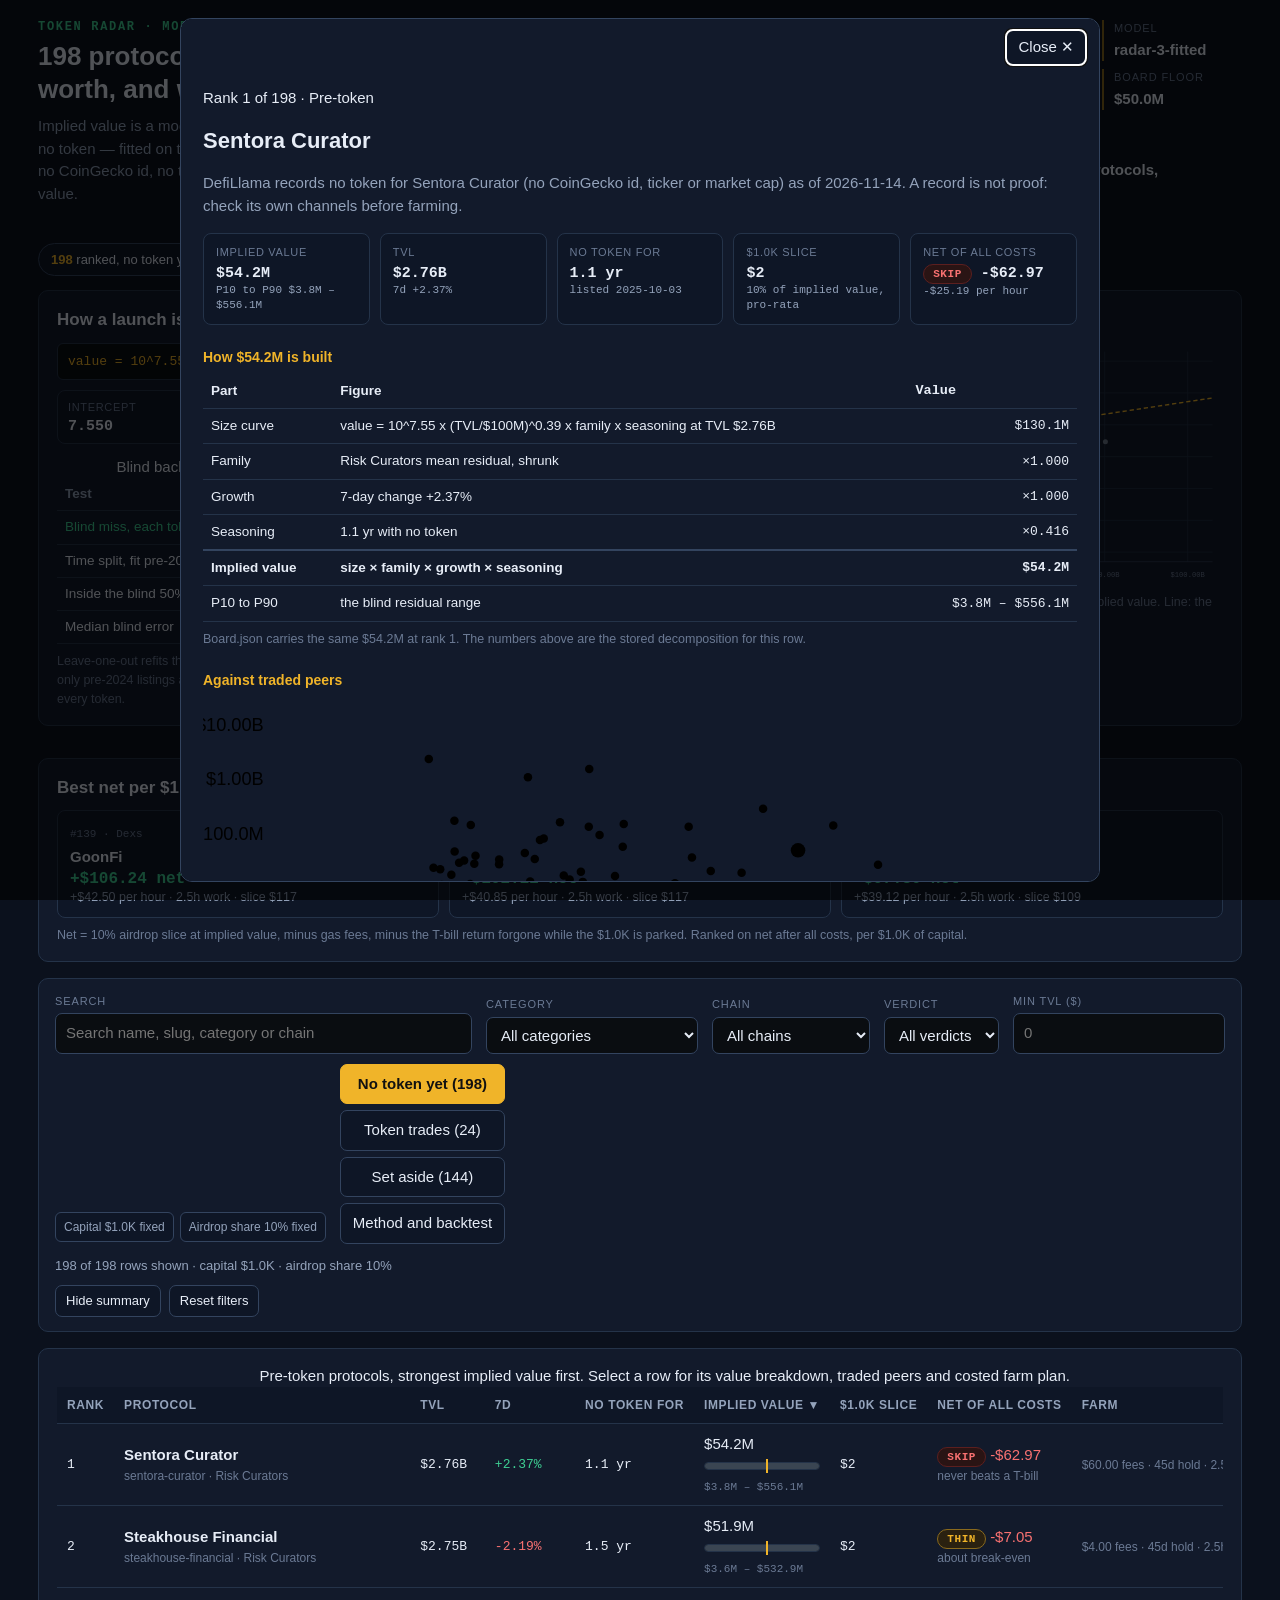
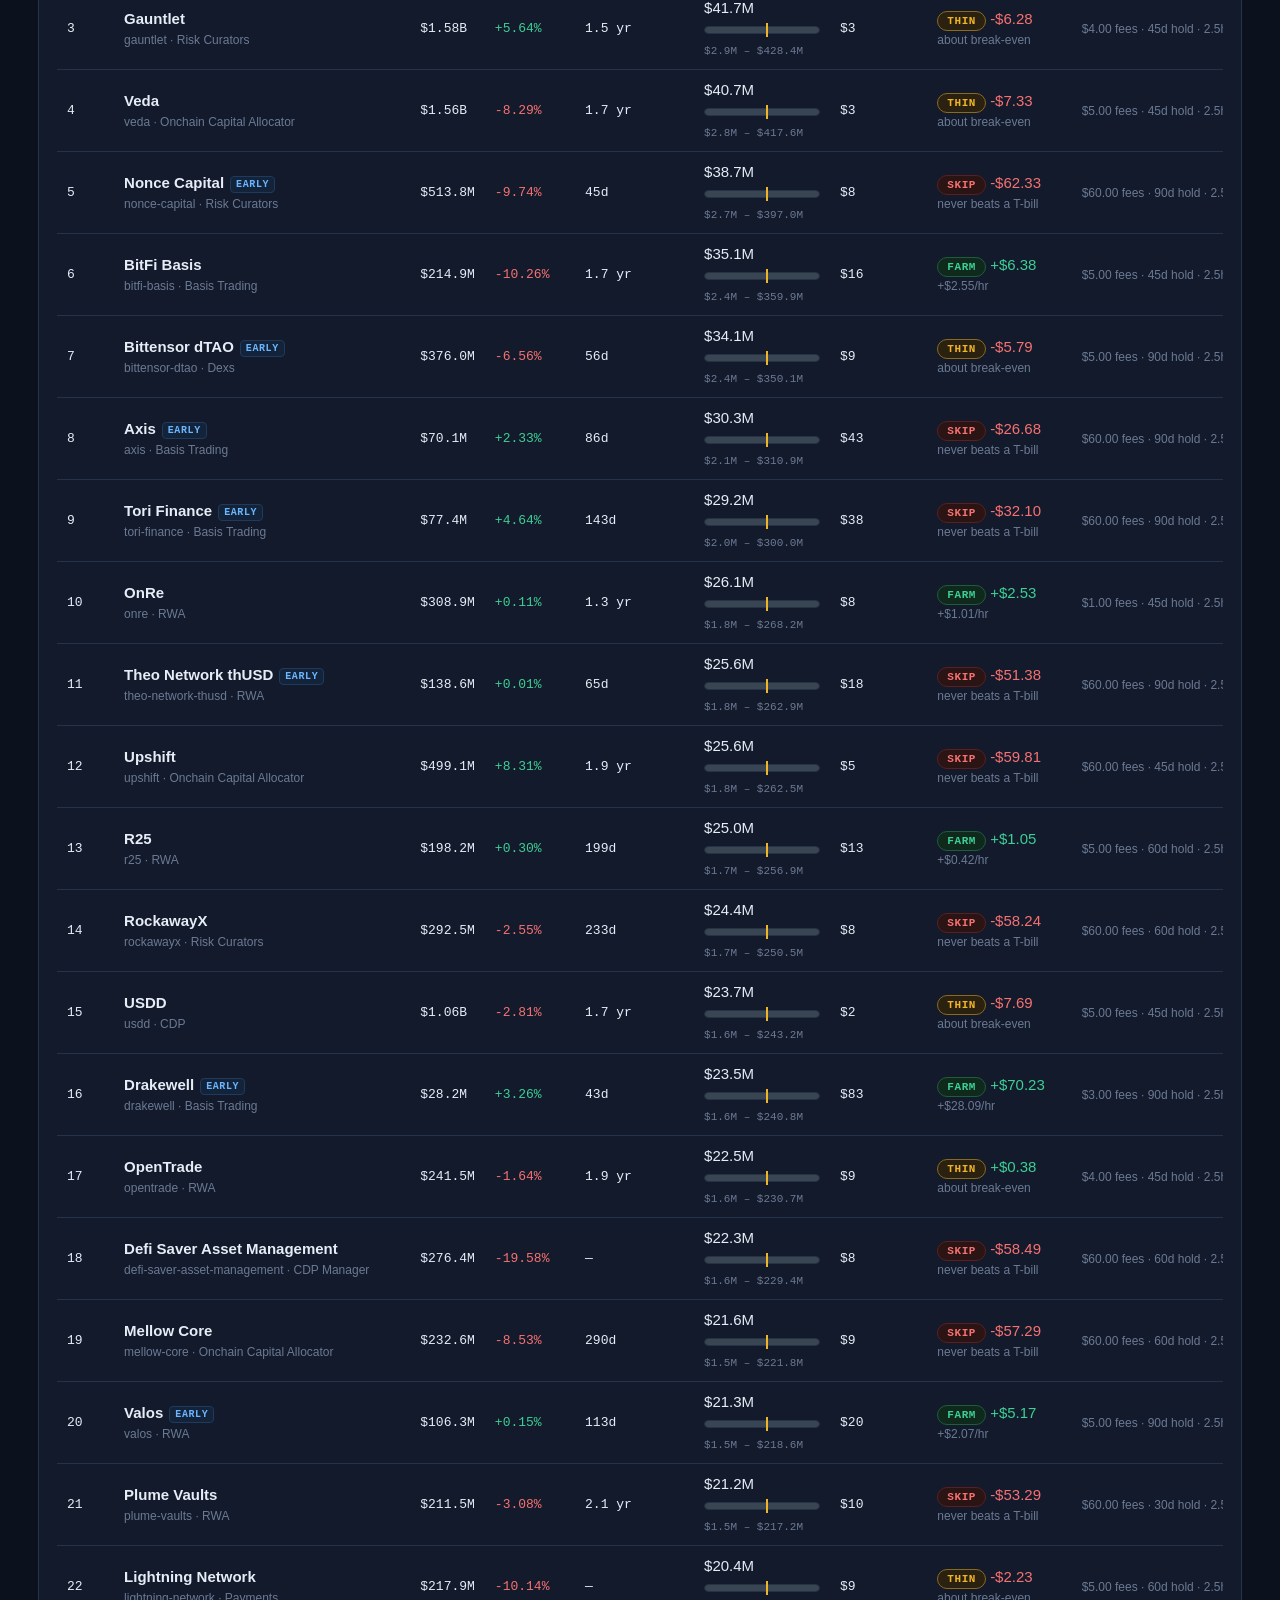
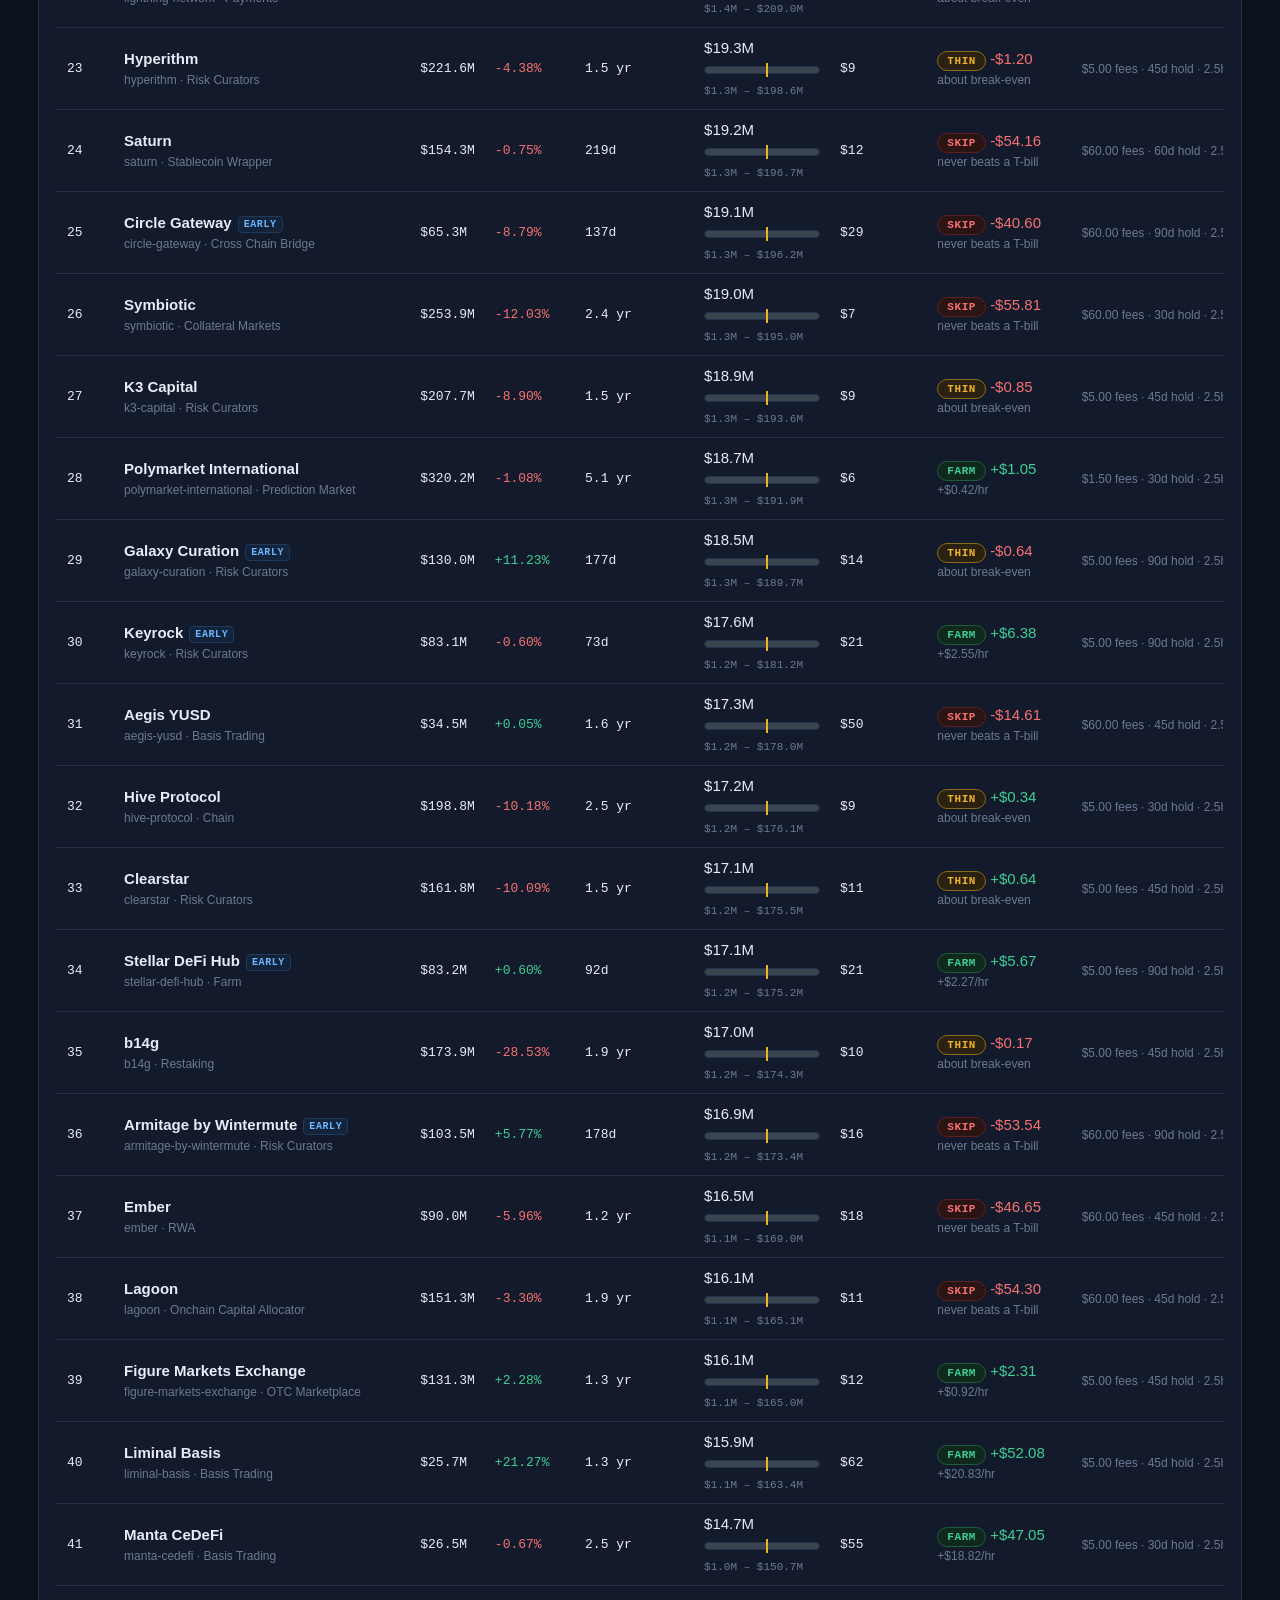
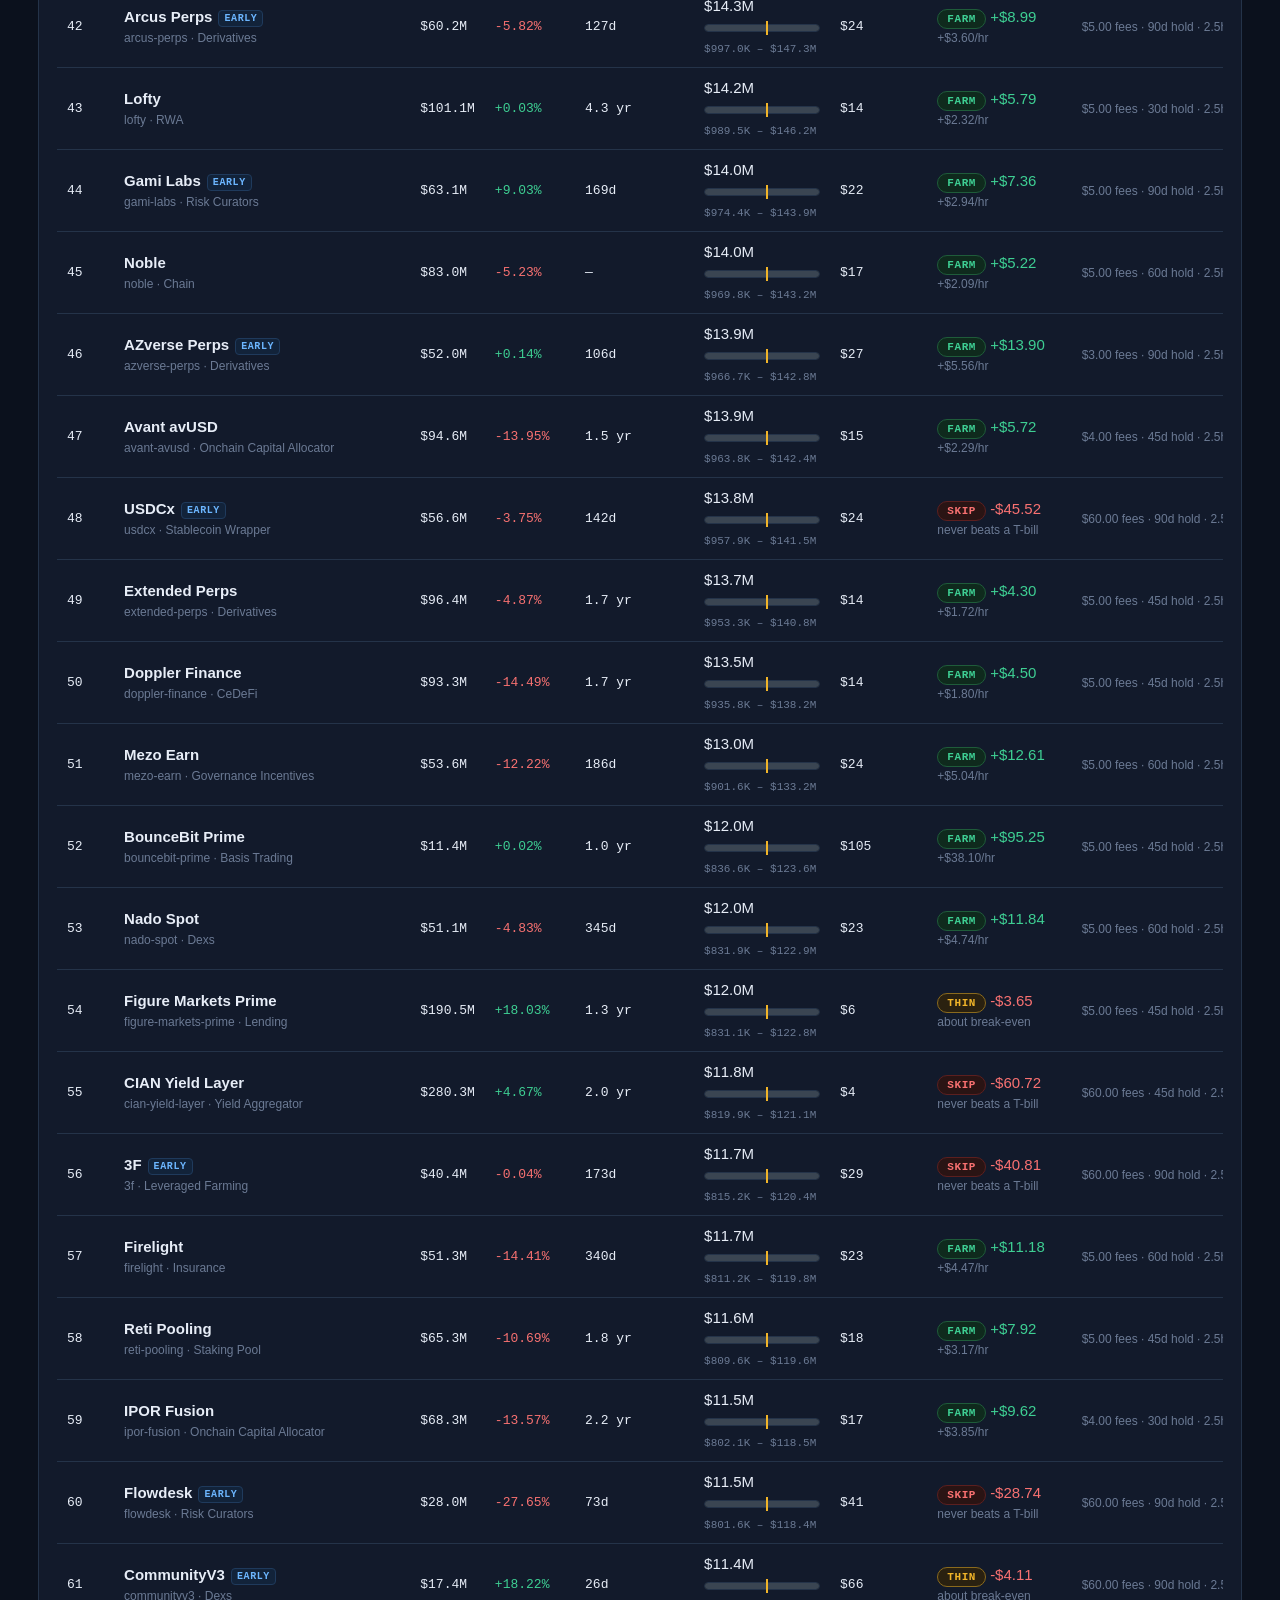
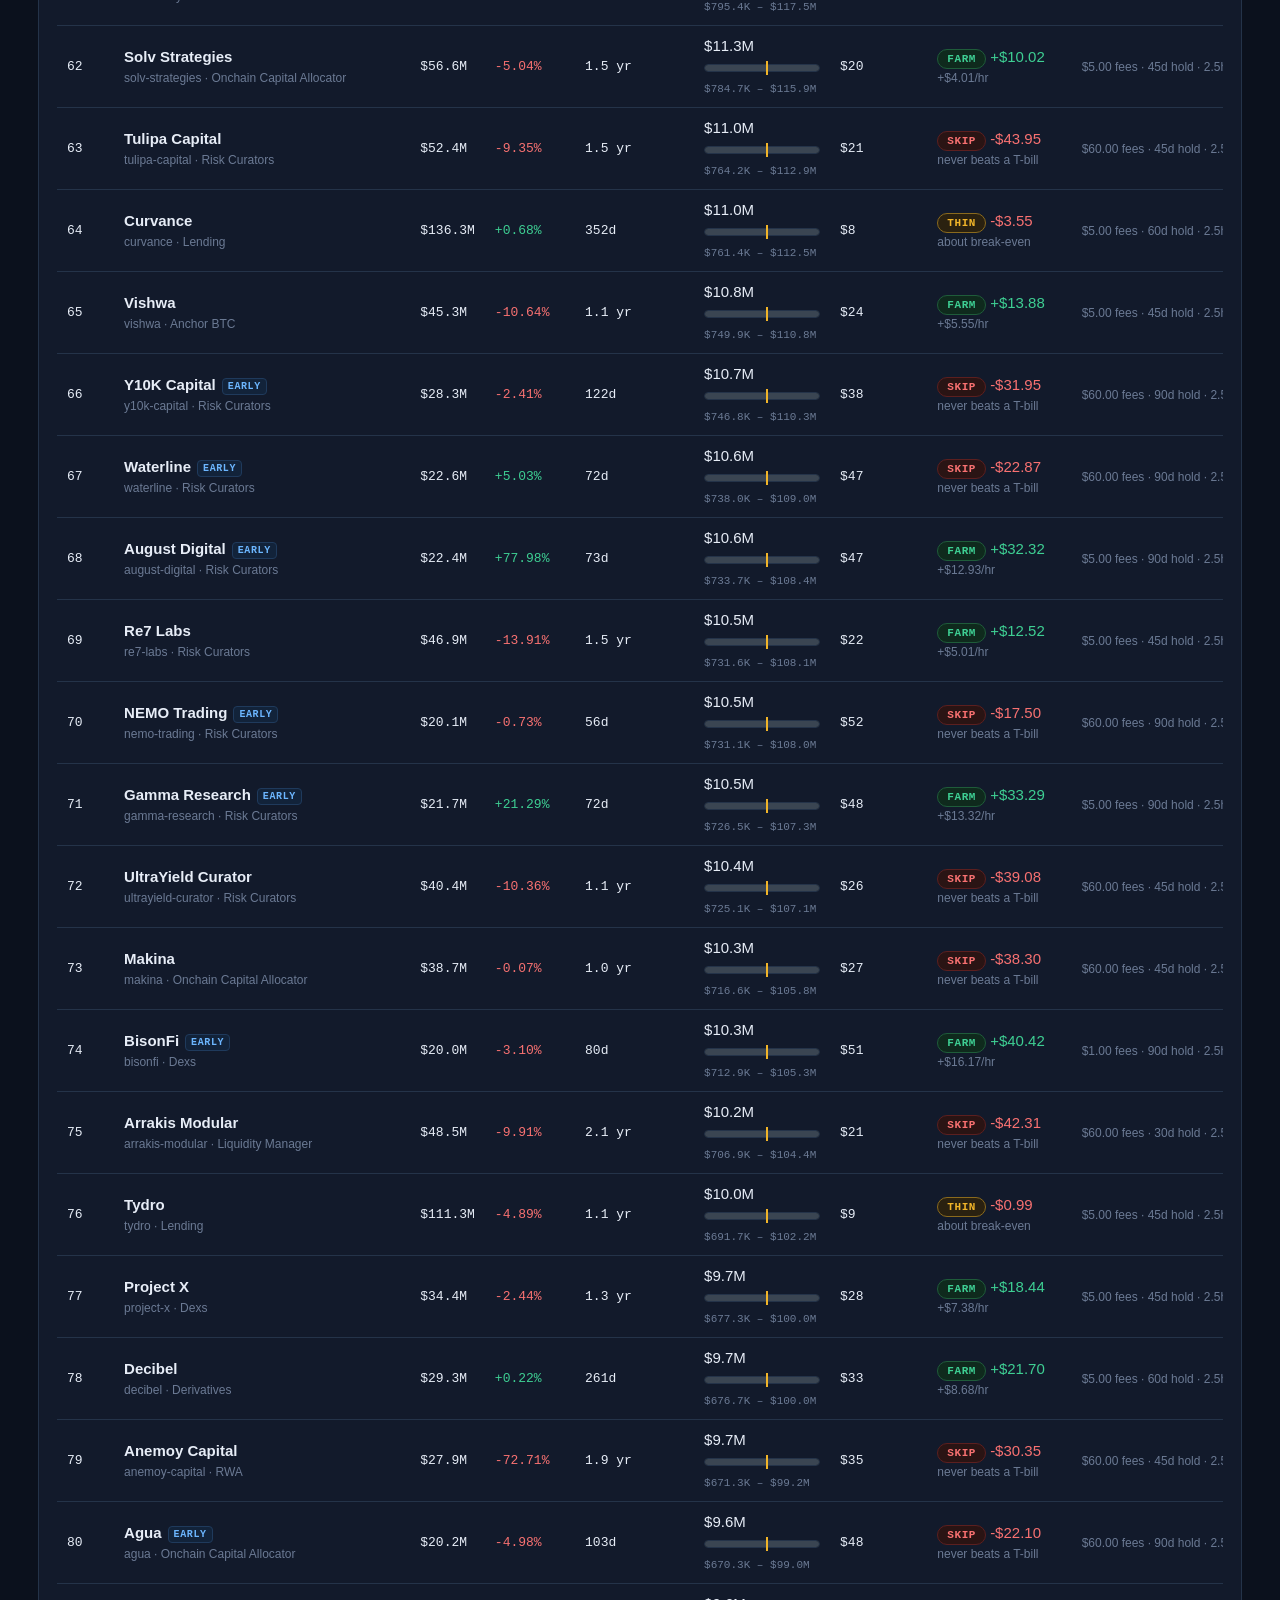
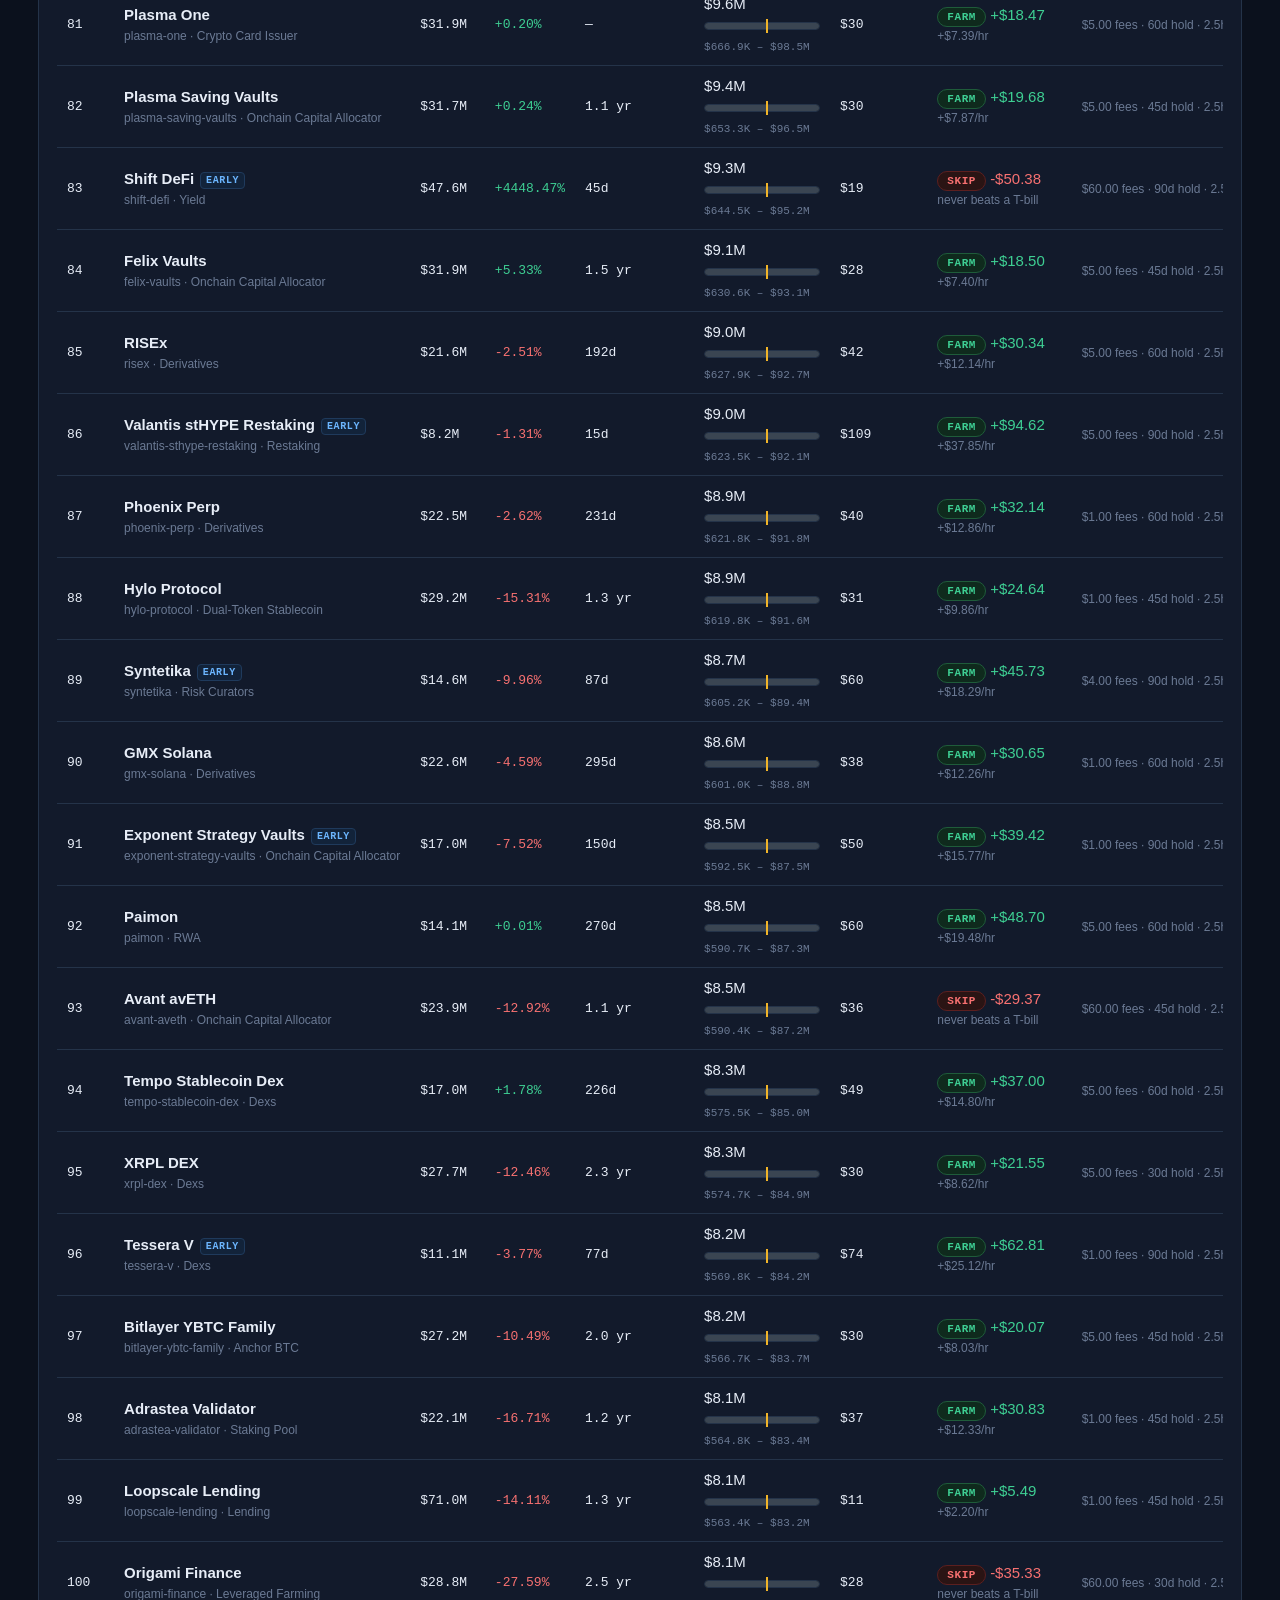
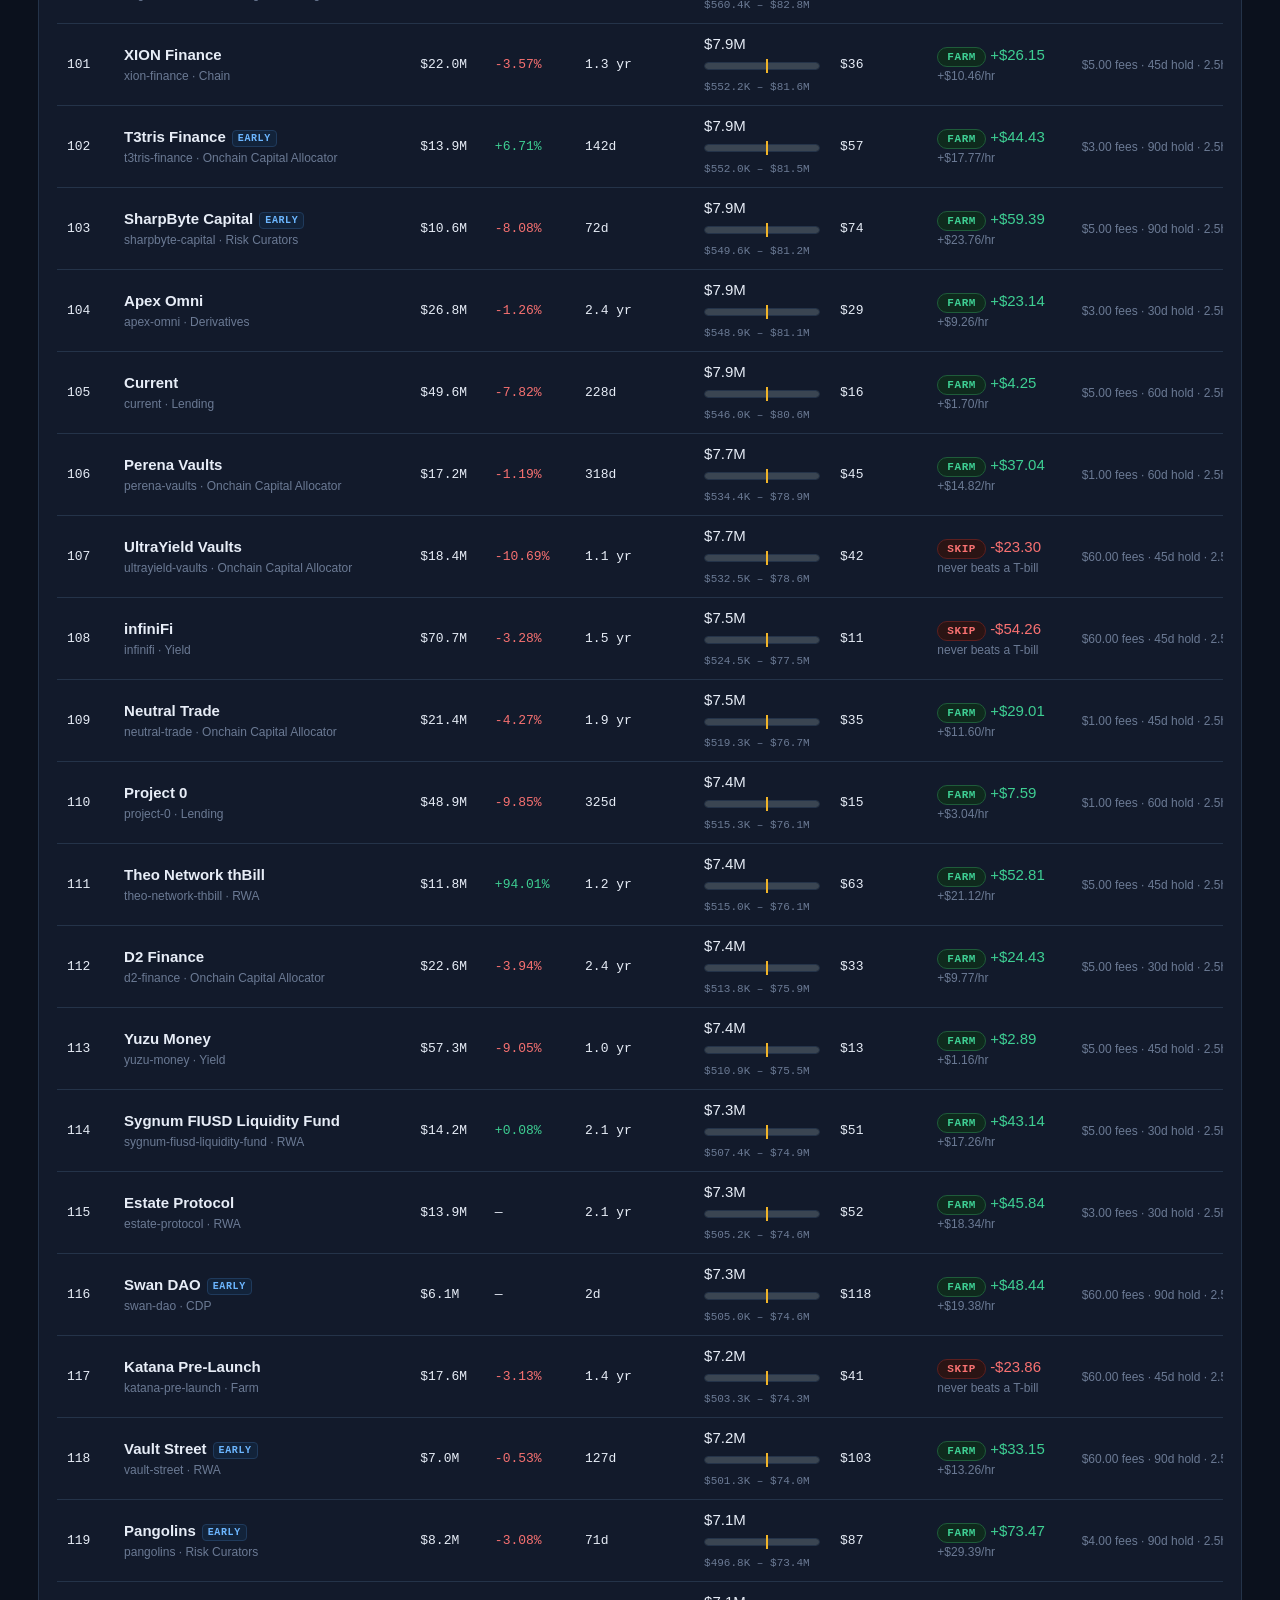
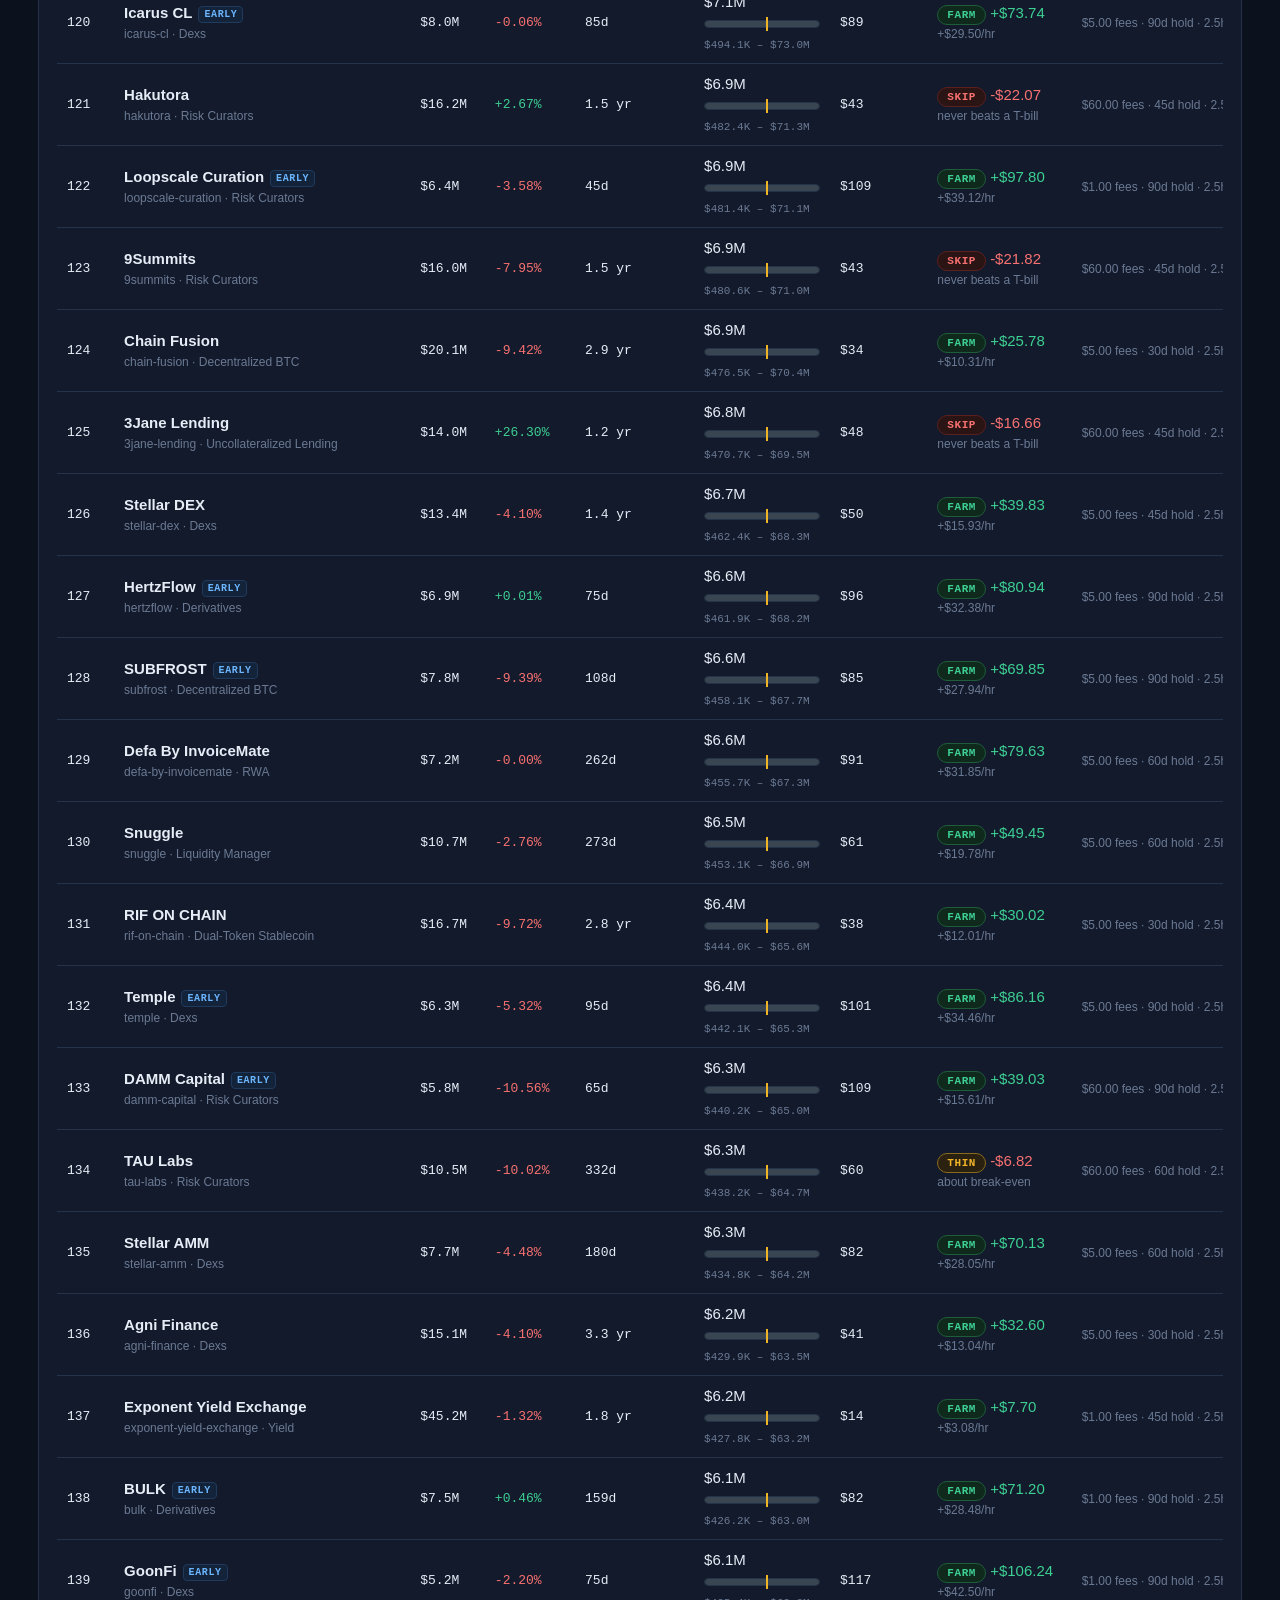
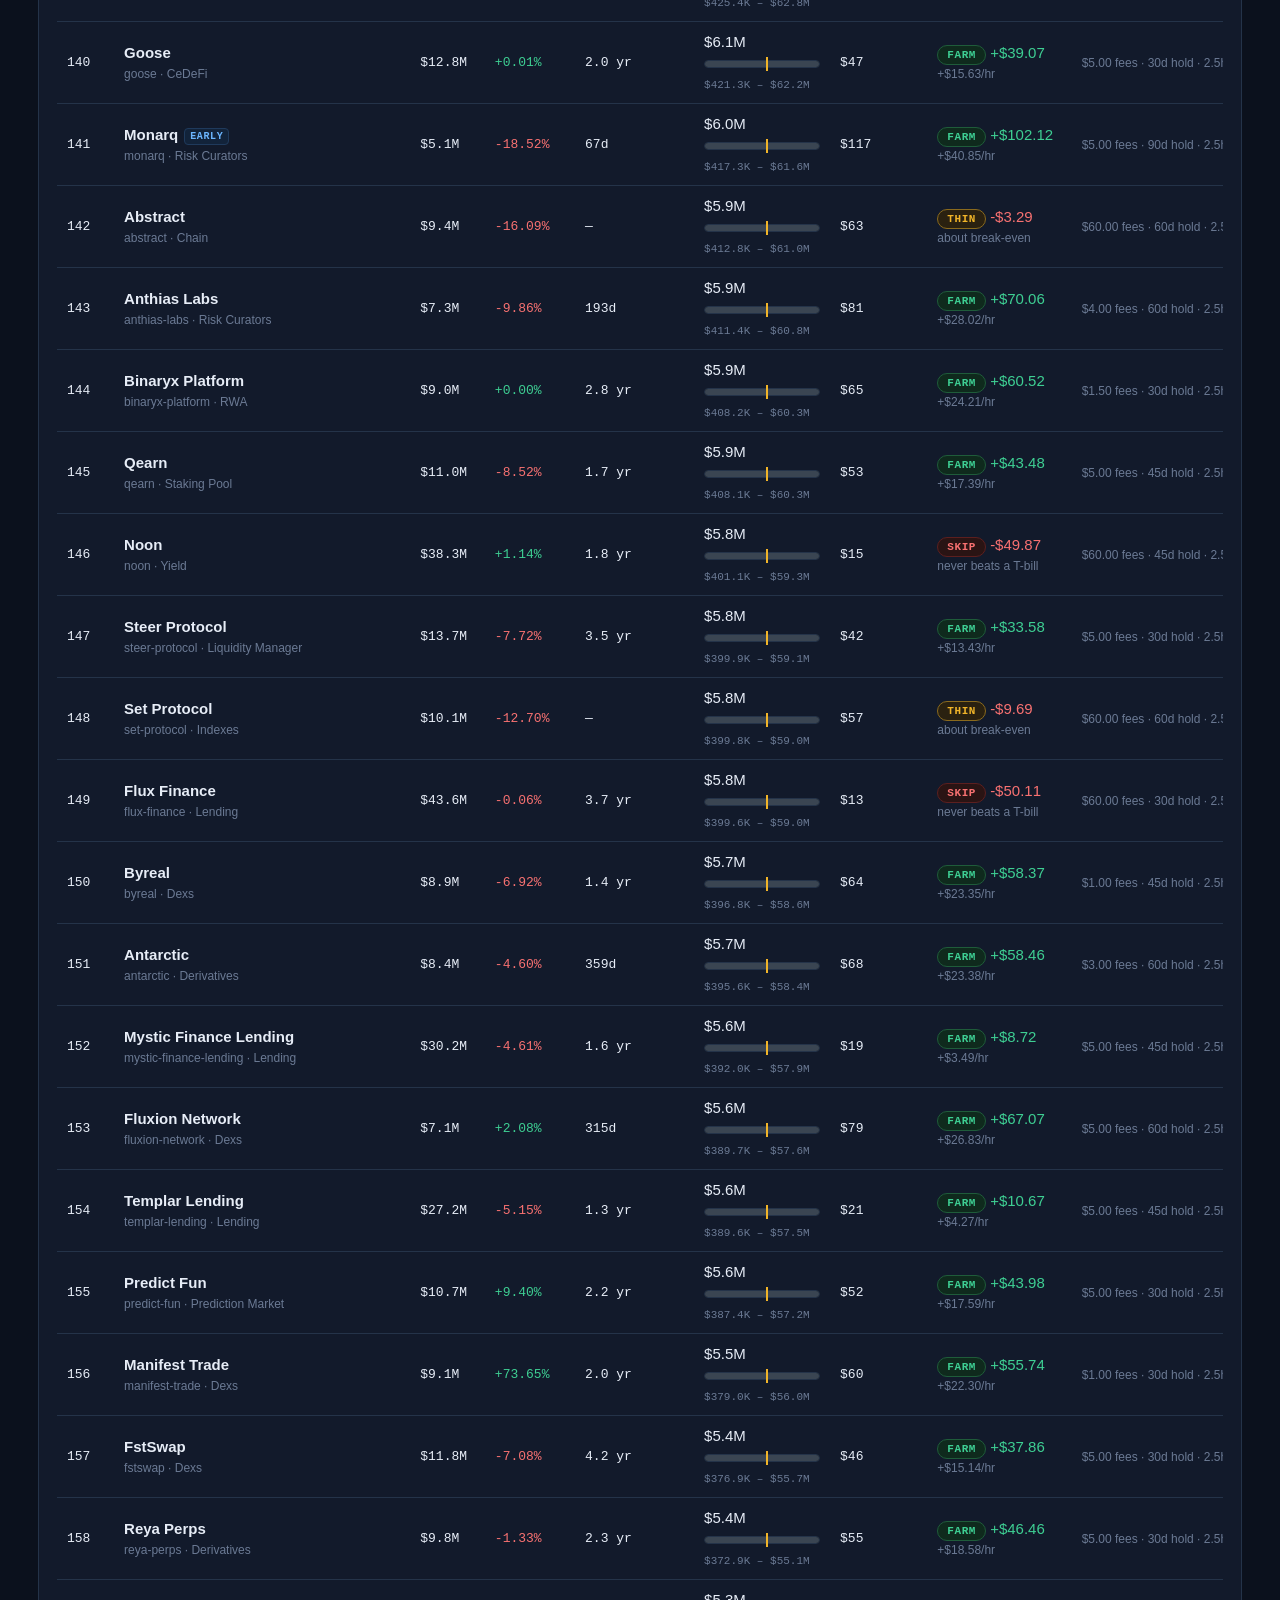
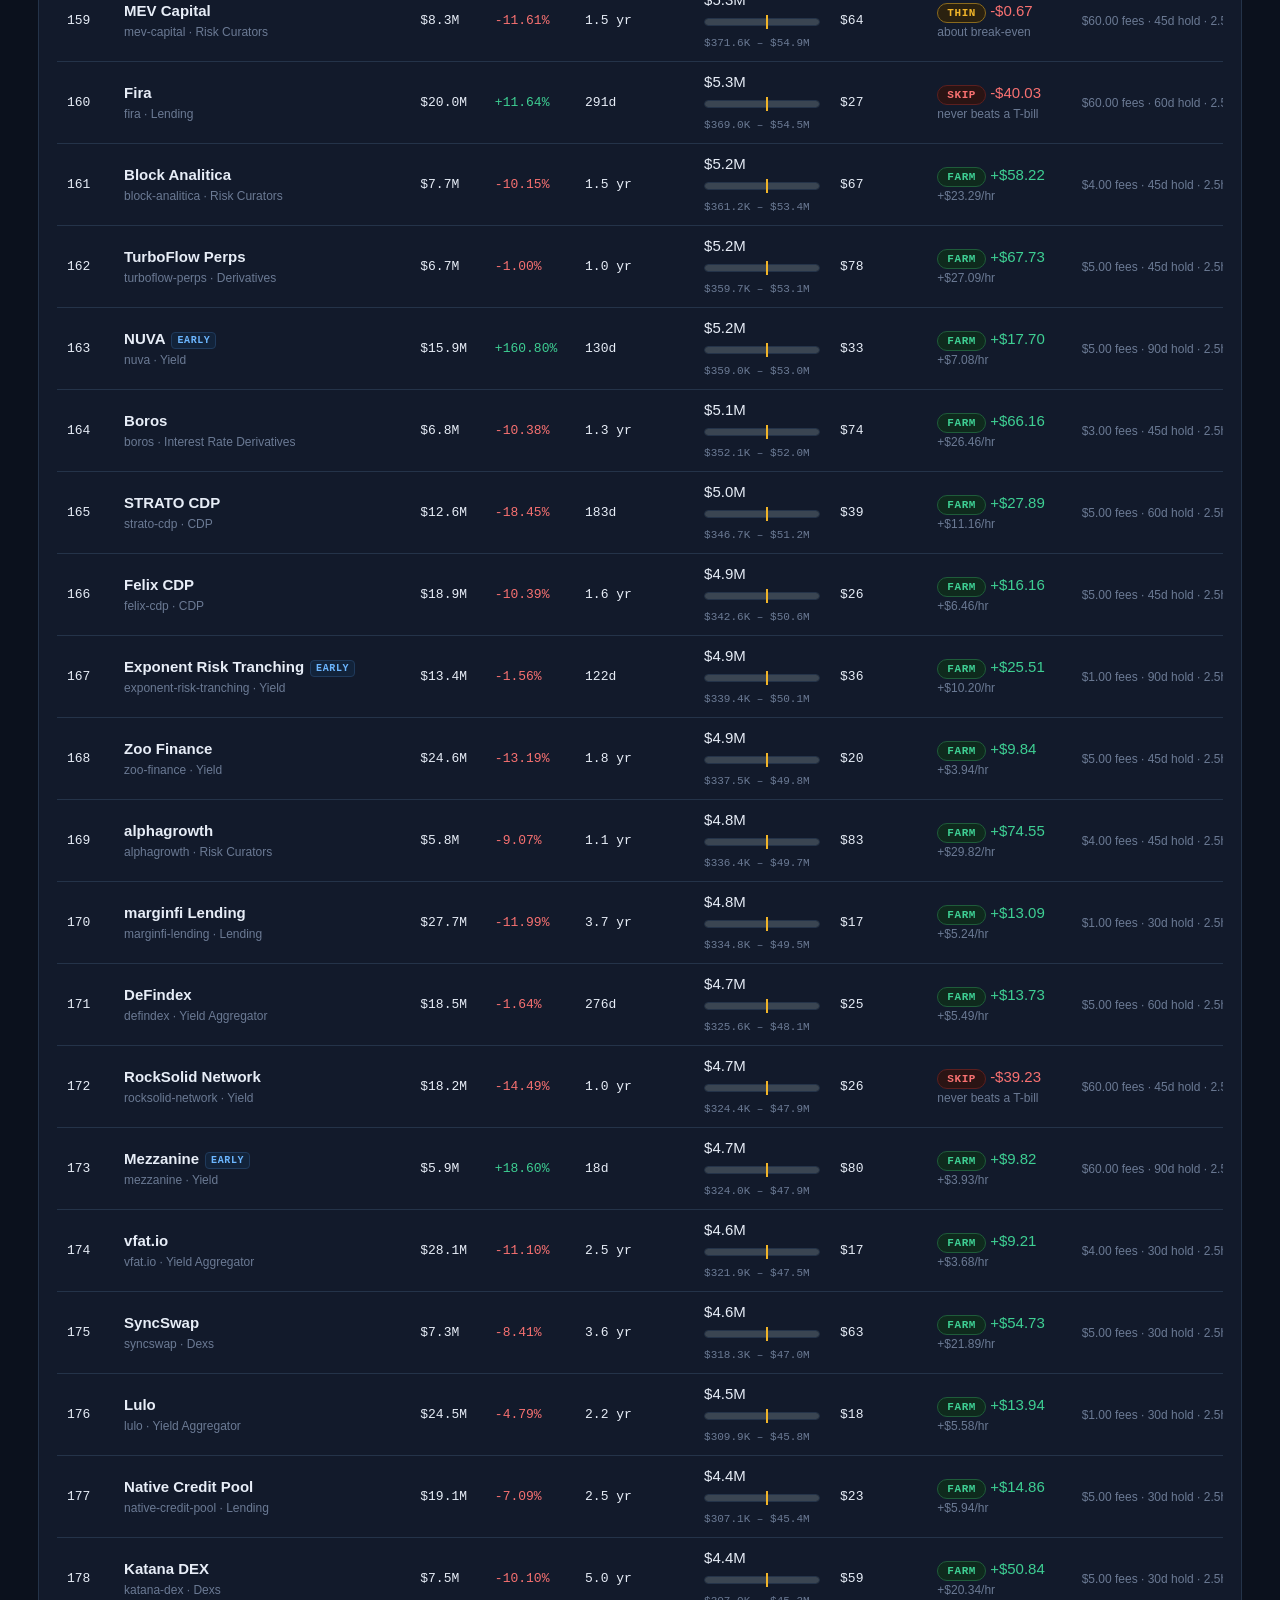
==== dashboard/detail.html @ 09d3fcef "Preview: static detail/filtered views for screenshots" ====
<!doctype html>
<html lang="en">
<head>
<meta charset="utf-8">
<meta name="viewport" content="width=device-width, initial-scale=1">
<title>Token Radar — pre-token protocols ranked by implied value</title>
<meta name="description" content="A static, offline board of pre-token protocols ranked by model implied value, with the traded set shown separately at market value. Every number on the page comes from the bundled snapshot; the pricing formula and its blind backtest are printed on the page.">
<link rel="stylesheet" href="app.css">
</head>
<body>
<a class="skip" href="#board-wrap">Skip to the board</a>
<div class="wrap">
  <header class="masthead">
    <div>
      <p class="eyebrow">Token Radar · model radar-3-fitted</p>
      <h1><span id="headline-n">—</span> protocols record no token. Here is what each launch would be worth, and what farming it costs.</h1>
      <p class="howto">Implied value is a model estimate built from the snapshot&rsquo;s own figures — TVL, 7-day growth, and how long a protocol has run with no token — fitted on the tokens that already trade. It is not a price and not a promise. A protocol is pre-token when its record shows no CoinGecko id, no ticker and no market cap; traded tokens are kept apart at the market&rsquo;s own market cap, never at a model value.</p>
    </div>
    <dl class="meta" aria-label="Snapshot details">
      <div><dt>Snapshot</dt><dd id="asof">—</dd></div>
      <div><dt>Model</dt><dd id="mver">—</dd></div>
      <div><dt>Watchlist</dt><dd id="watch-n">—</dd></div>
      <div><dt>Board floor</dt><dd id="floor">—</dd></div>
      <div><dt>Source</dt><dd id="source">—</dd></div>
    </dl>
  </header>

  <main id="main">
    <section class="summary" id="summary" aria-label="Summary">
      <div class="chips" id="chips" role="list" aria-label="Board counts"></div>

      <div class="panels">
        <section class="panel pricing" aria-labelledby="pricing-h">
          <h2 id="pricing-h">How a launch is priced</h2>
          <p class="formula"><code id="formula">—</code></p>
          <dl class="coefs" id="coefs"></dl>
          <table class="backtest" id="backtest">
            <caption>Blind backtest — the model is scored on tokens it never saw while fitting</caption>
            <thead><tr><th scope="col">Test</th><th scope="col">Fitted curve</th><th scope="col">Flat multiple</th></tr></thead>
            <tbody id="backtest-body"></tbody>
          </table>
          <p class="fine" id="backtest-note">—</p>
        </section>

        <section class="panel scatter" aria-labelledby="scatter-h">
          <h2 id="scatter-h">Size curve: market cap on TVL</h2>
          <div id="scatter" role="img" aria-label="Scatter chart of traded tokens at market cap and board protocols at implied value, against the fitted size curve"></div>
          <p class="fine" id="scatter-cap">—</p>
        </section>

        <section class="panel bestnet" aria-labelledby="bestnet-h">
          <h2 id="bestnet-h">Best net per $1.0K on the board</h2>
          <ol class="bestnet-list" id="bestnet"></ol>
          <p class="fine">Net = 10% airdrop slice at implied value, minus gas fees, minus the T-bill return forgone while the $1.0K is parked. Ranked on net after all costs, per $1.0K of capital.</p>
        </section>
      </div>
    </section>

    <section class="controls" aria-label="Board filters">
      <div class="field grow">
        <label for="q">Search</label>
        <input id="q" type="search" placeholder="Search name, slug, category or chain" autocomplete="off">
      </div>
      <div class="field">
        <label for="cat">Category</label>
        <select id="cat"><option value="">All categories</option></select>
      </div>
      <div class="field">
        <label for="chain">Chain</label>
        <select id="chain"><option value="">All chains</option></select>
      </div>
      <div class="field">
        <label for="verdict">Verdict</label>
        <select id="verdict">
          <option value="">All verdicts</option>
          <option value="FARM">FARM</option>
          <option value="THIN">THIN</option>
          <option value="SKIP">SKIP</option>
        </select>
      </div>
      <div class="field">
        <label for="mintvl">Min TVL ($)</label>
        <input id="mintvl" type="number" min="0" step="1000000" placeholder="0">
      </div>
      <div class="field static">
        <span class="tag">Capital $1.0K fixed</span>
        <span class="tag">Airdrop share 10% fixed</span>
      </div>
      <div class="field tabs" role="group" aria-label="Board view">
        <button id="tab-board" type="button" aria-pressed="true">No token yet (<span id="tab-board-n">—</span>)</button>
        <button id="tab-live" type="button" aria-pressed="false">Token trades (<span id="tab-live-n">—</span>)</button>
        <button id="tab-setaside" type="button" aria-pressed="false">Set aside (<span id="tab-setaside-n">—</span>)</button>
        <button id="tab-method" type="button" aria-pressed="false">Method and backtest</button>
      </div>
      <p class="count" id="count" role="status" aria-live="polite"></p>
      <p class="count-actions">
        <button id="hide-summary" type="button" aria-pressed="false">Hide summary</button>
        <button id="reset" type="button">Reset filters</button>
      </p>
    </section>

    <div class="panel" id="board-wrap" tabindex="-1">
      <div class="scroll">
        <table id="board">
          <caption id="caption">Pre-token protocols, strongest implied value first. Select a row for its value breakdown, traded peers and costed farm plan.</caption>
          <thead id="thead"></thead>
          <tbody id="rows"></tbody>
        </table>
      </div>
      <p class="empty" id="empty" hidden>No protocol matches these filters. <button id="clear" type="button">Clear filters</button></p>
    </div>

    <section class="panel setaside" id="setaside-view" hidden aria-labelledby="setaside-h">
      <h2 id="setaside-h">Set aside by the house rule — <span id="setaside-n2">—</span> protocols</h2>
      <p>These protocols are in the snapshot but are <strong>not ranked</strong>, because the house rule sets them aside before any scoring: centralised exchanges; versioned names (a trailing v2, v3, …); wrapped, staked or staking names; the six excluded categories (CEX, Centralized Exchange, Derivatives, Options, Prediction Market, Gaming); and names that start with an exchange name. The rule is applied to the name and category only — never to a protocol&rsquo;s size — so a large protocol can still be set aside, and a small one can still rank. Nothing on this list is scored, given an implied value, or given a farm plan.</p>
      <p class="fine">Count comes from the snapshot: <span id="setaside-count">—</span> protocols set aside, <span id="setaside-board">—</span> ranked on the board, <span id="setaside-live">—</span> traded tokens kept apart at market cap.</p>
    </section>

    <section class="panel method" id="method-view" hidden aria-labelledby="method-h">
      <h2 id="method-h">Method and backtest</h2>
      <h3>How the size curve is fitted</h3>
      <p>Only tokens that already trade are used to fit the curve, and only pre-token protocols are scored with it. On the snapshot&rsquo;s traded tokens we fit a log-log ordinary least squares line: log<sub>10</sub>(market cap) = intercept + slope &times; log<sub>10</sub>(TVL / $100M). The fitted line is the size curve: a protocol&rsquo;s TVL alone, before any family offset, maps to a size value. The four fitted numbers are printed in the &ldquo;How a launch is priced&rdquo; panel above and are read from the bundled data, not typed here.</p>
      <h3>Family, growth and seasoning</h3>
      <p>Three multipliers adjust the size value. <strong>Family</strong> is the protocol&rsquo;s category mean residual from the fitted line, shrunk toward 1 when the category has few traded tokens — a category whose traded tokens sit above the line lifts its pre-token members, and one below the line pulls them down. <strong>Growth</strong> comes from the 7-day TVL change: fast-growing protocols are worth more than a flat protocol at the same TVL. <strong>Seasoning</strong> comes from age with no token: a protocol that has run a long time without launching is discounted against one that is fresh, because the longer the wait, the less a launch is priced in. Implied value = size value &times; family &times; growth &times; seasoning. The P10–P90 range around it is the blind residual range from the backtest below, so the band is earned from prediction errors, not assumed.</p>
      <h3>How the blind backtests work</h3>
      <p><strong>Leave-one-out (LOO):</strong> each traded token is held out in turn, the curve is refit without it, and the held-out token is predicted blind. The median blind error and the share of predictions within 3&times; of the true market cap are reported against the same test for a flat baseline — one median market-cap/TVL multiple applied to every token. <strong>Time split:</strong> the curve is fitted only on tokens listed before 2024 and tested on tokens listed later, so the test is genuinely future data. <strong>Bands:</strong> the share of traded tokens whose true market cap falls inside the blind 50% and 80% bands. A fitted curve that only beats the flat baseline on the data it was fitted on proves nothing; the numbers in the table are all out-of-sample.</p>
      <h3>How a farm verdict is computed</h3>
      <p>Every verdict is priced at the same fixed terms: <strong>$1,000 of capital</strong> and a <strong>10% airdrop share</strong> of the implied value, pro-rata to TVL. The slice is 10% of the implied value scaled to $1,000 of capital. <strong>Fees</strong> are five transactions at the chain&rsquo;s typical gas. <strong>T-bill forgone</strong> is the 4% annual return the $1,000 would have earned parked in a T-bill for the hold days. Net = slice &minus; fees &minus; T-bill forgone. <strong>FARM</strong> if net &ge; $1, <strong>THIN</strong> if &minus;$10 &le; net &lt; $1, <strong>SKIP</strong> if net &lt; &minus;$10. The verdict is therefore a statement about the economics at $1,000, not about whether the protocol is good: a large implied value can still be SKIP if the slice it buys at $1,000 does not cover the gas and the forgone T-bill return. The farm plan lists the seven concrete steps, each with its own cost and time, and the scenario table shows the net if the token drops 5%, 10% or 20% at $1.0K, $10.0K and $100K of capital.</p>
      <h3>What is not done</h3>
      <p>No protocol name is special-cased anywhere: one function scores every row from TVL, 7-day change, age, category and chains. Traded tokens are never given a model value and pre-token protocols are never given a market cap. Nothing on this page is fetched at view time — the snapshot, the fitted model and the board are bundled with the page, and the page works with no network.</p>
      <p class="fine">Fitted numbers on this page: <span id="method-nums">—</span></p>
    </section>
    <noscript><p class="empty">This dashboard needs JavaScript to render the board from the bundled snapshot.</p></noscript>
  </main>

  <dialog id="detail" aria-labelledby="detail-title">
    <form method="dialog" class="dlg-close"><button type="submit" aria-label="Close details">Close ✕</button></form>
    <div id="detail-body"></div>
  </dialog>
</div>
<script>history.replaceState(null,"","?detail=sentora-curator");</script>
<script src="../data.js"></script>
<script src="app.js"></script>
</body>
</html>
---- dashboard/app.css ----
/* Token Radar dashboard — dark slate, same palette as the starter board, no network, no imports. */
:root{
  --bg:#0b111d; --panel:#121a2b; --panel2:#0e1626; --line:#243349; --line2:#33445f;
  --ink:#e7edf7; --muted:#94a3bb; --faint:#6b7a94;
  --amber:#f0b429; --amber-dim:#8a6a1d; --green:#3ecf93; --green-bg:#0f2a1d;
  --red:#f87171; --red-bg:#2a1414; --thin-bg:#2a2110; --blue:#6cb6ff;
  --radius:10px; --mono:ui-monospace,SFMono-Regular,Menlo,Consolas,monospace;
}
*{box-sizing:border-box}
html{color-scheme:dark}
body{margin:0;background:var(--bg);color:var(--ink);
  font:15px/1.5 -apple-system,BlinkMacSystemFont,"Segoe UI",Roboto,Helvetica,Arial,sans-serif}
a{color:var(--blue)}
.skip{position:absolute;left:-9999px;top:0;background:var(--amber);color:#111;padding:8px 12px;z-index:9}
.skip:focus{left:8px;top:8px}
.wrap{max-width:1240px;margin:0 auto;padding:20px 18px 48px}
.masthead{display:flex;gap:28px;justify-content:space-between;align-items:flex-start;flex-wrap:wrap;margin-bottom:16px}
.masthead>div{flex:1 1 560px}
.eyebrow{margin:0 0 6px;color:var(--green);font:600 12px/1.2 var(--mono);letter-spacing:.14em;text-transform:uppercase}
h1{font-size:26px;line-height:1.25;margin:0 0 10px;max-width:34em}
h2{font-size:17px;margin:0 0 10px}
h3{font-size:14px;margin:18px 0 6px;color:var(--amber)}
.howto{color:var(--muted);margin:0;max-width:62em}
.meta{display:grid;grid-template-columns:repeat(2,minmax(120px,1fr));gap:8px 20px;margin:0;flex:0 0 300px}
.meta div{border-left:2px solid var(--amber-dim);padding-left:10px}
.meta dt{color:var(--faint);font-size:11px;text-transform:uppercase;letter-spacing:.08em}
.meta dd{margin:2px 0 0;font-weight:600}
.fine{color:var(--faint);font-size:12.5px;margin:8px 0 0}
.panel{background:var(--panel);border:1px solid var(--line);border-radius:var(--radius);padding:16px 18px;margin-bottom:16px}
.chips{display:flex;flex-wrap:wrap;gap:8px;margin:0 0 14px}
.chip{background:var(--panel2);border:1px solid var(--line2);border-radius:999px;padding:6px 12px;font-size:13px}
.chip b{color:var(--amber)}
.chip.farm b{color:var(--green)} .chip.thin b{color:var(--amber)} .chip.skip b{color:var(--red)}
.panels{display:grid;grid-template-columns:1.15fr 1fr;gap:16px}
.panels .bestnet{grid-column:1/-1}
.formula{margin:0 0 10px}
.formula code{font:13px/1.5 var(--mono);color:var(--amber);background:#0a0d11;border:1px solid var(--line);border-radius:6px;padding:8px 10px;display:block;white-space:pre-wrap;word-break:break-word}
.coefs{display:grid;grid-template-columns:repeat(4,1fr);gap:8px;margin:0 0 12px}
.coefs div{background:var(--panel2);border:1px solid var(--line);border-radius:8px;padding:8px 10px}
.coefs dt{color:var(--faint);font-size:11px;text-transform:uppercase;letter-spacing:.06em}
.coefs dd{margin:2px 0 0;font:600 15px var(--mono)}
table{border-collapse:collapse;width:100%}
.backtest th,.backtest td{border-bottom:1px solid var(--line);padding:6px 8px;text-align:left;font-size:13.5px}
.backtest th{color:var(--muted);font-weight:600}
.backtest td.num,.backtest th.num{text-align:right;font-family:var(--mono);font-size:13px}
.backtest tr.win td:first-child{color:var(--green)}
#scatter svg{display:block;width:100%;height:auto}
#scatter .axis{stroke:var(--line2);stroke-width:1}
#scatter .tick{fill:var(--faint);font:10px var(--mono)}
#scatter .grid{stroke:var(--line);stroke-width:1}
#scatter .fit{stroke:var(--amber);stroke-width:2;stroke-dasharray:6 4;fill:none}
#scatter .dot{fill:#8b98a9;opacity:.75}
#scatter .amber{fill:var(--amber)}
#scatter .hl{fill:#fff;stroke:var(--amber);stroke-width:2}
.bestnet-list{margin:0;padding:0;list-style:none;display:grid;grid-template-columns:repeat(3,1fr);gap:10px}
.bestnet-list li{background:var(--panel2);border:1px solid var(--line);border-radius:8px;padding:10px 12px}
.bestnet-list .bn-rank{color:var(--faint);font:11px var(--mono)}
.bestnet-list .bn-name{font-weight:700;margin:2px 0}
.bestnet-list .bn-net{font:600 16px var(--mono);color:var(--green)}
.bestnet-list .bn-sub{color:var(--muted);font-size:12.5px}
.controls{display:flex;flex-wrap:wrap;gap:10px 14px;align-items:flex-end;background:var(--panel);border:1px solid var(--line);border-radius:var(--radius);padding:14px 16px;margin-bottom:16px}
.field{display:flex;flex-direction:column;gap:4px}
.field.grow{flex:1 1 220px}
.field label{font-size:11px;text-transform:uppercase;letter-spacing:.08em;color:var(--faint)}
.field.static{flex-direction:row;align-items:center;gap:6px;padding-bottom:2px}
.tag{background:var(--panel2);border:1px solid var(--line2);border-radius:6px;padding:5px 8px;font-size:12px;color:var(--muted)}
input,select{background:#0a0d11;color:var(--ink);border:1px solid var(--line2);border-radius:7px;padding:8px 10px;font:inherit}
input:focus,select:focus{outline:2px solid var(--amber);outline-offset:1px}
.tabs{display:flex;gap:6px;flex-wrap:wrap}
.tabs button,.count-actions button{background:var(--panel2);color:var(--ink);border:1px solid var(--line2);border-radius:7px;padding:8px 12px;font:inherit;cursor:pointer}
.tabs button[aria-pressed="true"]{background:var(--amber);color:#111;border-color:var(--amber);font-weight:700}
.count{flex:1 1 100%;margin:2px 0 0;color:var(--muted);font-size:13px}
.count-actions{flex:1 1 100%;display:flex;gap:8px;margin:0}
.count-actions button{padding:5px 10px;font-size:13px}
.scroll{overflow-x:auto}
table#board th,table#board td{border-bottom:1px solid var(--line);padding:9px 10px;text-align:left;vertical-align:middle;white-space:nowrap}
table#board thead th{color:var(--muted);font-size:12px;text-transform:uppercase;letter-spacing:.05em;background:var(--panel2);position:sticky;top:0}
table#board thead th button{background:none;border:0;color:inherit;font:inherit;cursor:pointer;padding:0;text-transform:inherit;letter-spacing:inherit}
table#board thead th button:hover{color:var(--amber)}
table#board tbody tr{cursor:pointer}
table#board tbody tr:hover{background:var(--panel2)}
td.num,th.num{text-align:right;font-family:var(--mono);font-size:13px}
td .sub{color:var(--faint);font-size:12px;display:block}
td .nm{font-weight:700}
.badge{display:inline-block;font:600 10px var(--mono);letter-spacing:.06em;border-radius:4px;padding:2px 5px;margin-left:6px;vertical-align:1px}
.badge.early{background:#12233a;color:var(--blue);border:1px solid #1f3a5c}
.pill{display:inline-block;font:700 11px var(--mono);letter-spacing:.05em;border-radius:999px;padding:3px 9px}
.pill.FARM{background:var(--green-bg);color:var(--green);border:1px solid #1f5c3a}
.pill.THIN{background:var(--thin-bg);color:var(--amber);border:1px solid var(--amber-dim)}
.pill.SKIP{background:var(--red-bg);color:var(--red);border:1px solid #5c1f1f}
.netneg{color:var(--red)} .netpos{color:var(--green)}
.range{position:relative;height:8px;background:#0a0d11;border:1px solid var(--line);border-radius:4px;margin:6px 0 4px;min-width:110px}
.range i{position:absolute;top:0;bottom:0;background:#3a4552;border-radius:3px}
.range b{position:absolute;top:-4px;width:2px;height:14px;background:var(--amber)}
.range-lbl{font:11px var(--mono);color:var(--faint)}
.empty{color:var(--muted);padding:18px}
.empty button{background:var(--amber);color:#111;border:0;border-radius:7px;padding:6px 12px;font:inherit;cursor:pointer}
.setaside p,.method p{max-width:70em}
.method h3:first-of-type{margin-top:4px}
dialog{background:var(--panel);color:var(--ink);border:1px solid var(--line2);border-radius:12px;max-width:920px;width:calc(100% - 32px);padding:0}
dialog::backdrop{background:rgba(0,0,0,.65)}
.dlg-close{position:sticky;top:0;display:flex;justify-content:flex-end;padding:10px 12px 0;z-index:2}
.dlg-close button{background:var(--panel2);color:var(--ink);border:1px solid var(--line2);border-radius:7px;padding:6px 12px;font:inherit;cursor:pointer}
#detail-body{padding:6px 22px 22px}
#detail-body h2{font-size:22px;margin:4px 0 6px}
#detail-body .lede{color:var(--muted);max-width:64em}
.statcards{display:grid;grid-template-columns:repeat(5,1fr);gap:10px;margin:16px 0}
.statcards div{background:var(--panel2);border:1px solid var(--line);border-radius:8px;padding:10px 12px}
.statcards dt{color:var(--faint);font-size:11px;text-transform:uppercase;letter-spacing:.06em}
.statcards dd{margin:3px 0 0;font:600 15px/1.3 var(--mono);word-break:break-word}
.statcards dd small{display:block;font:400 11px/1.4 sans-serif;color:var(--muted);font-family:inherit}
.decomp th,.decomp td,.plan th,.plan td,.scen th,.scen td,.peers th,.peers td{border-bottom:1px solid var(--line);padding:7px 8px;text-align:left;font-size:13.5px}
.decomp td.num,.plan td.num,.scen td.num,.scen th.num,.peers td.num{text-align:right;font-family:var(--mono);font-size:13px}
.decomp tr.total td{font-weight:700;border-top:2px solid var(--line2)}
#detail-body section{margin-top:22px}
#detail-body .fine{max-width:70em}
body.hide-summary .summary{display:none}
@media (max-width:900px){
  .panels{grid-template-columns:1fr}
  .bestnet-list{grid-template-columns:1fr}
  .coefs{grid-template-columns:repeat(2,1fr)}
  .statcards{grid-template-columns:repeat(2,1fr)}
  h1{font-size:21px}
}
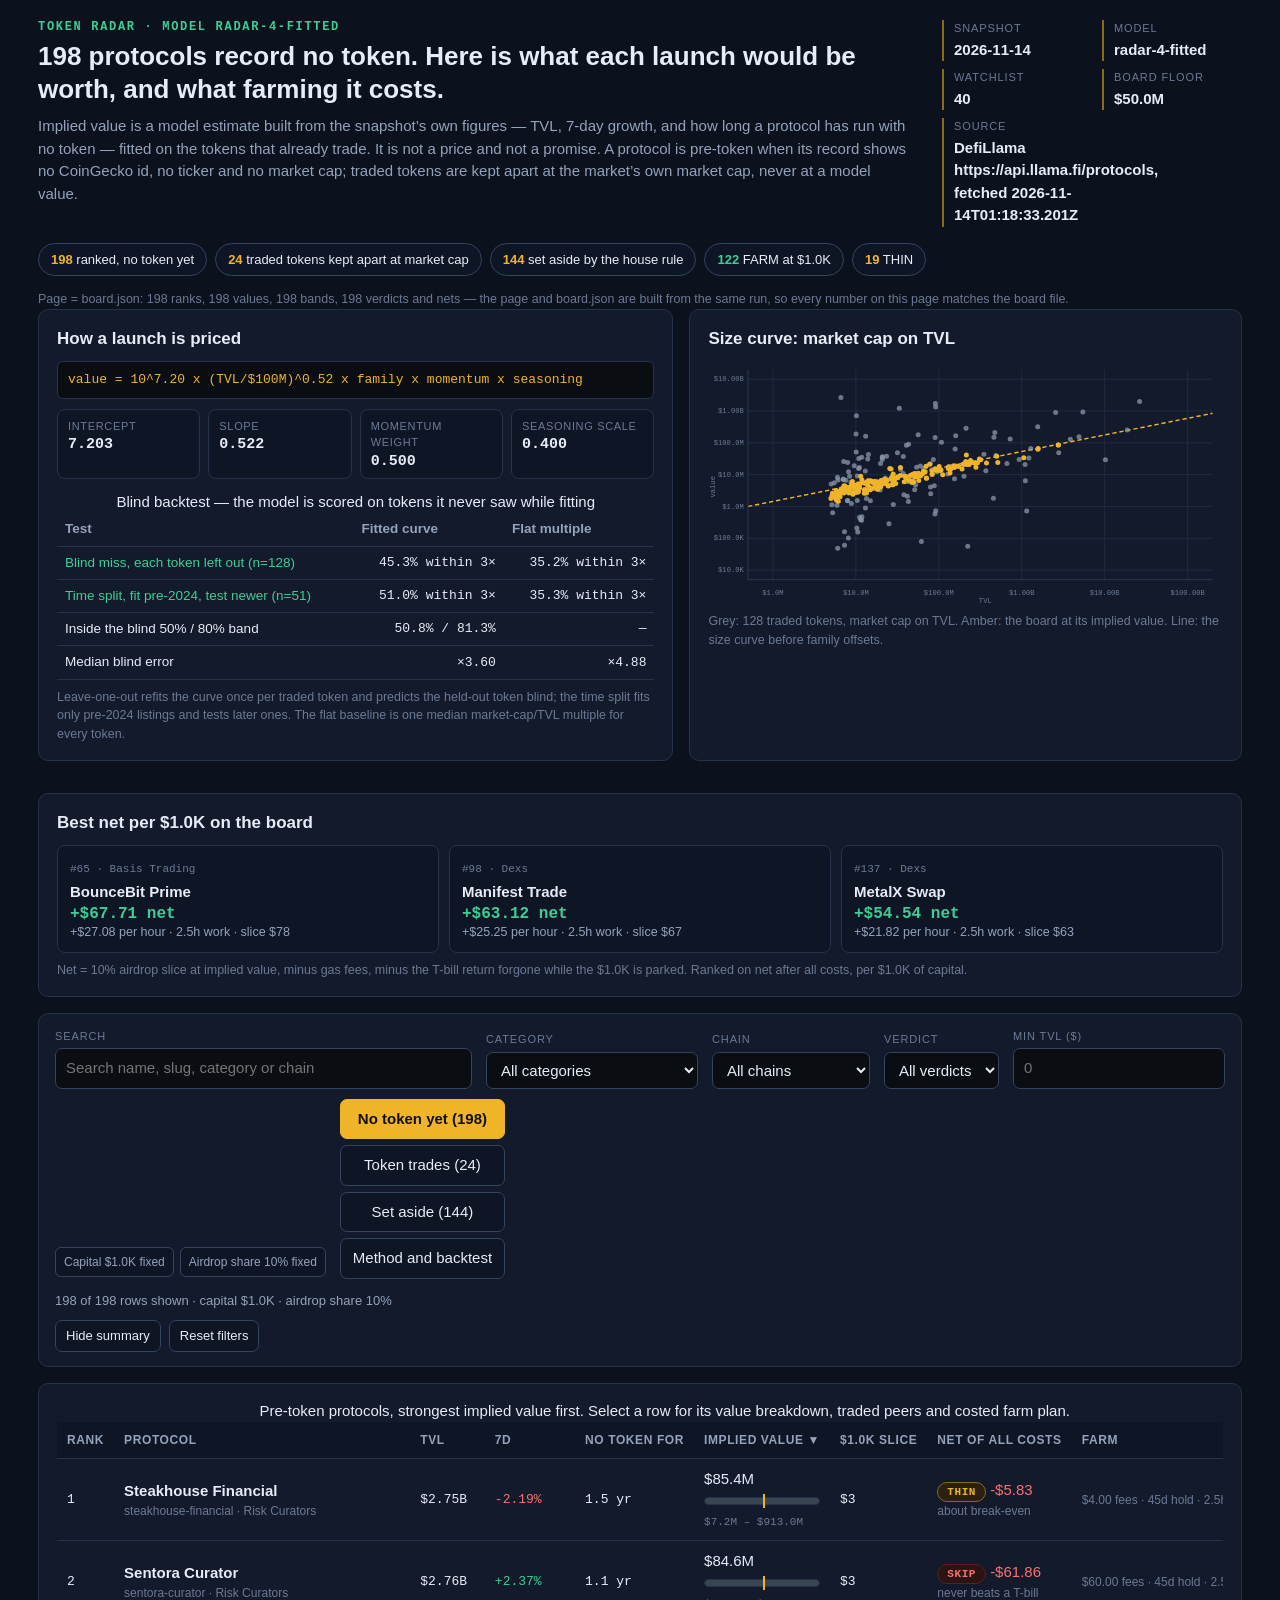
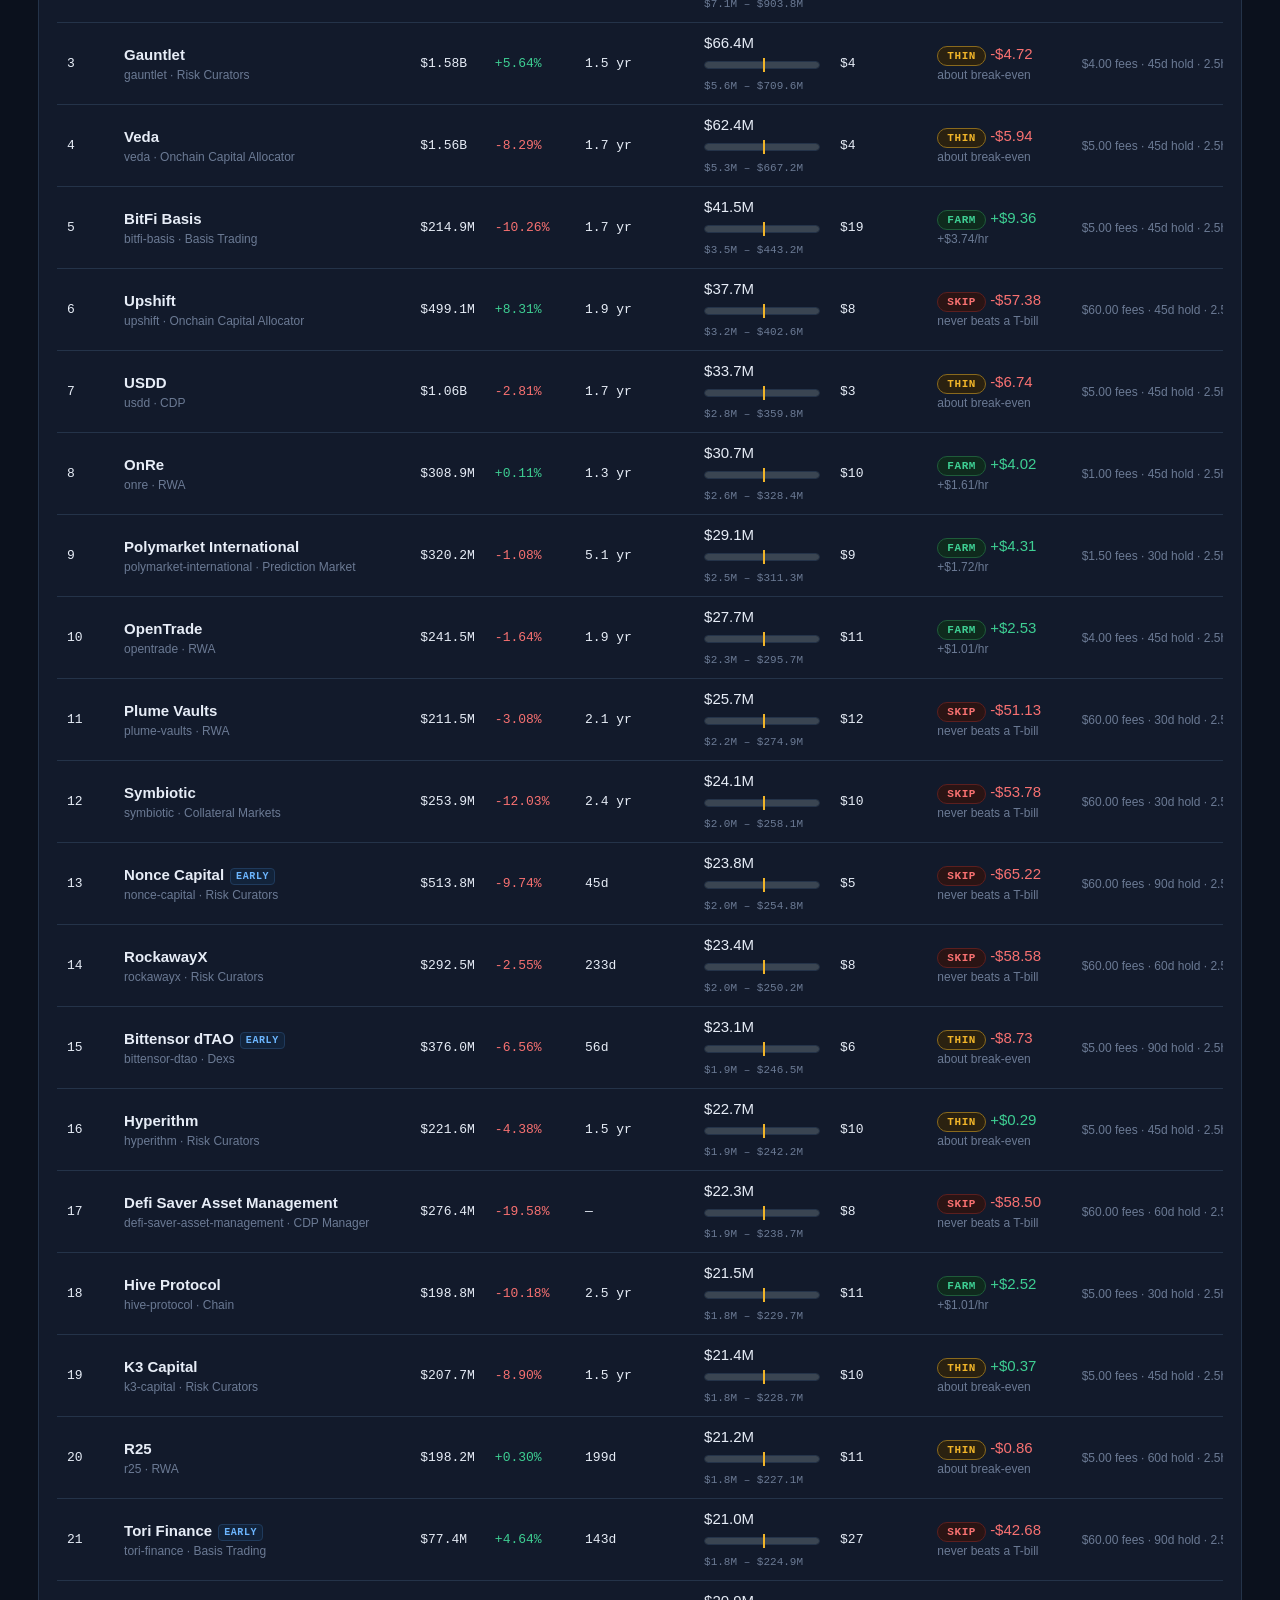
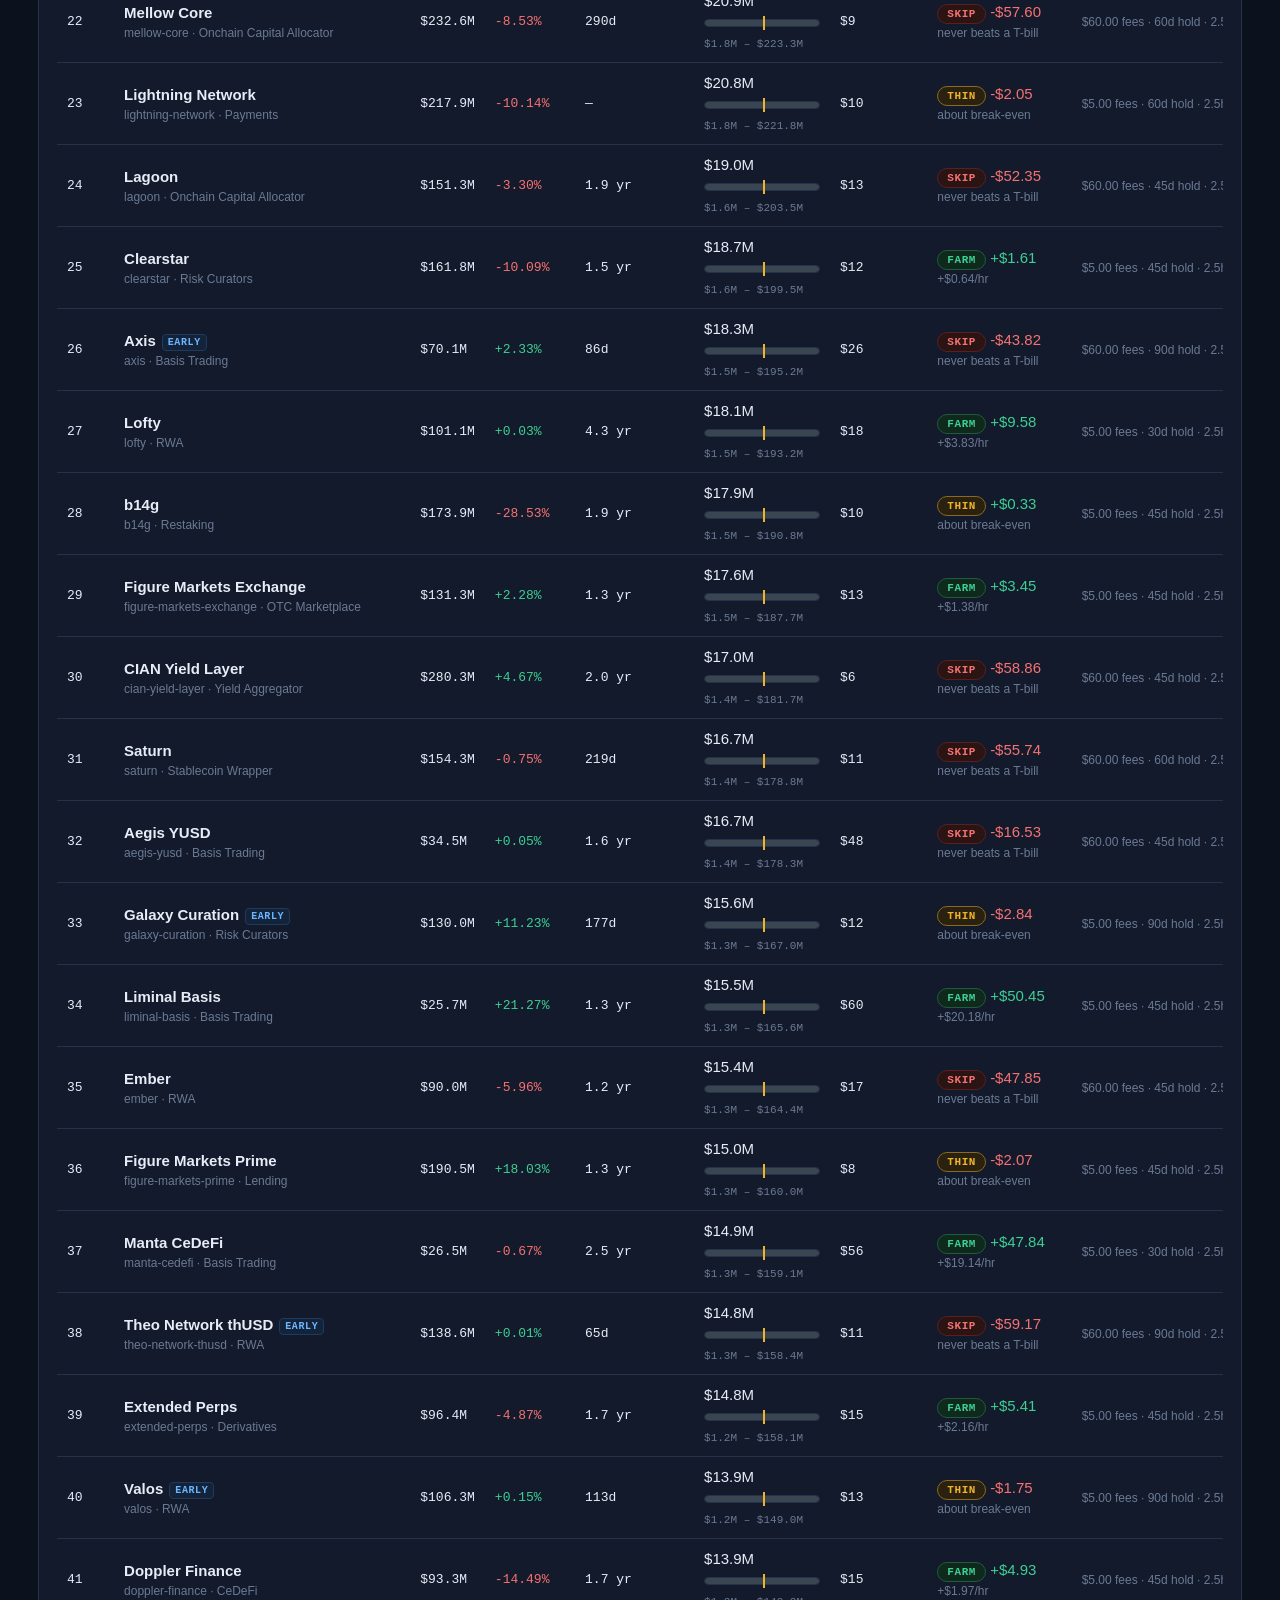
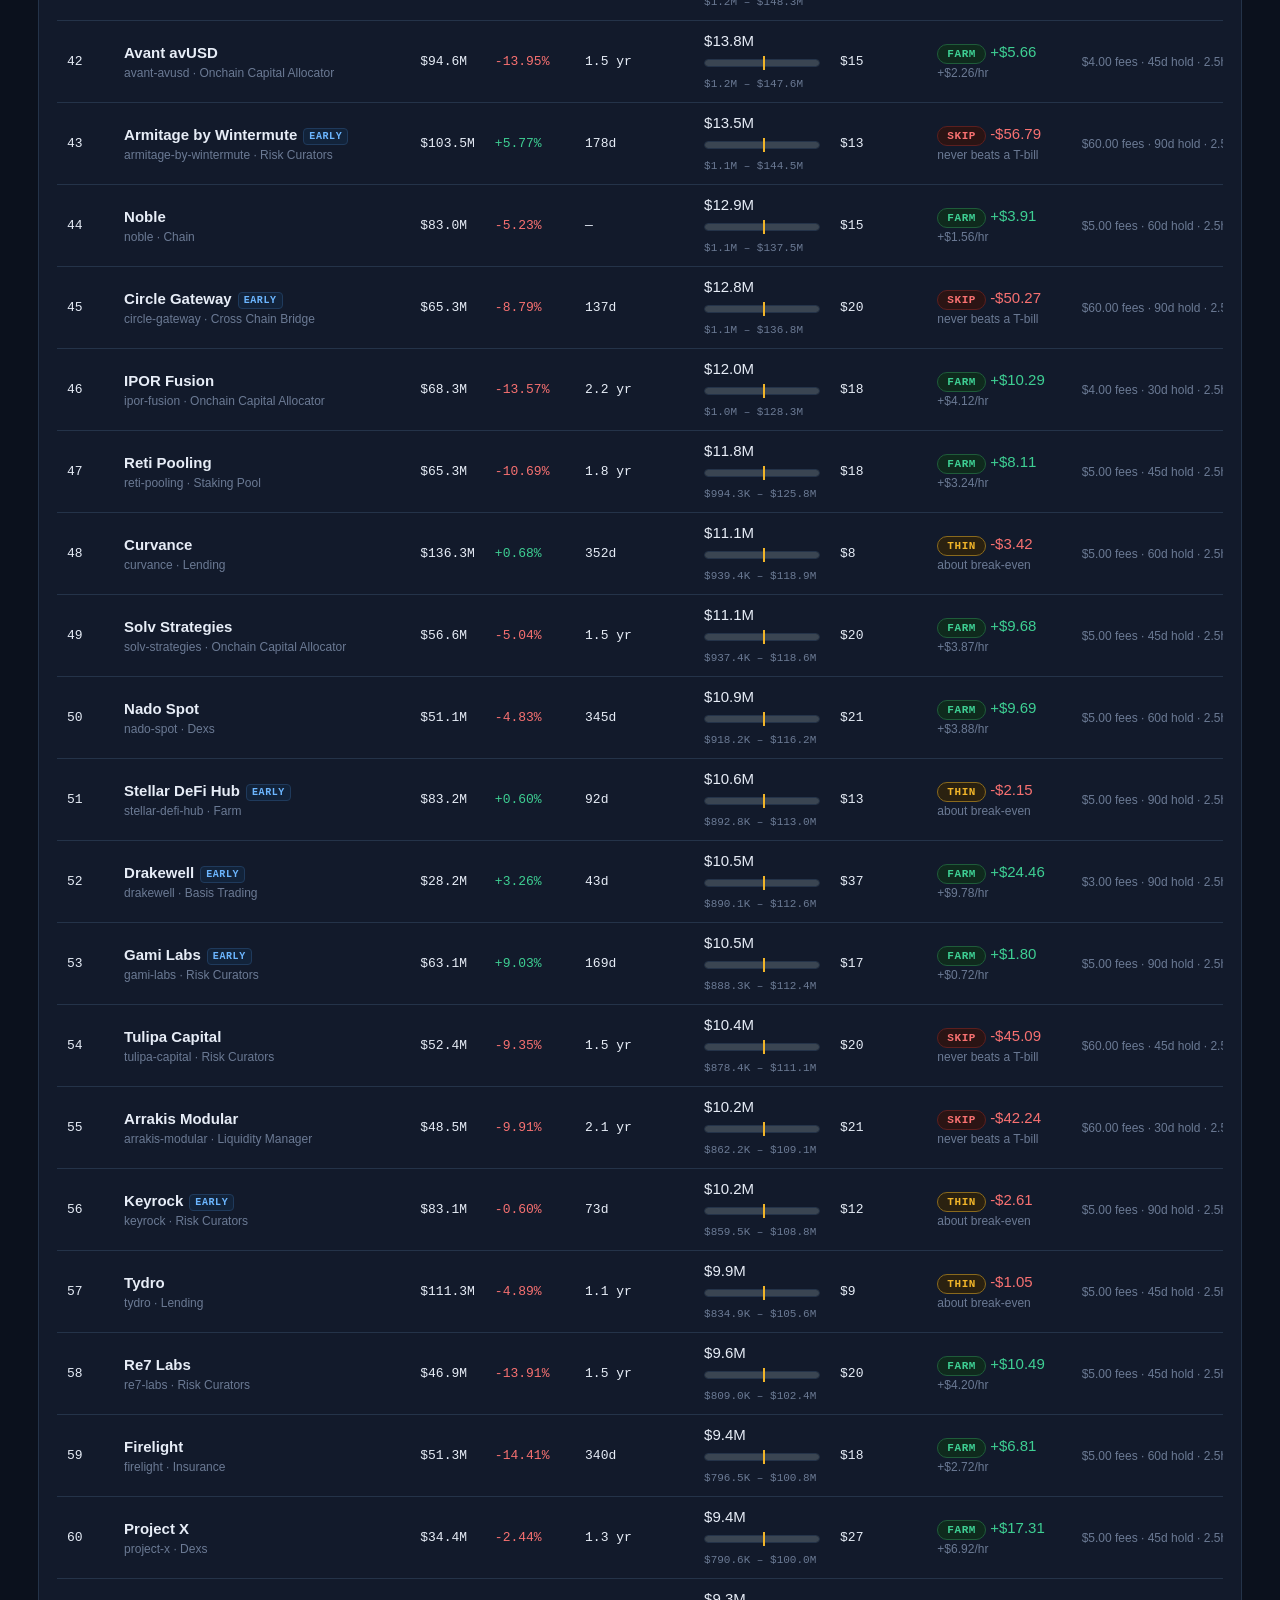
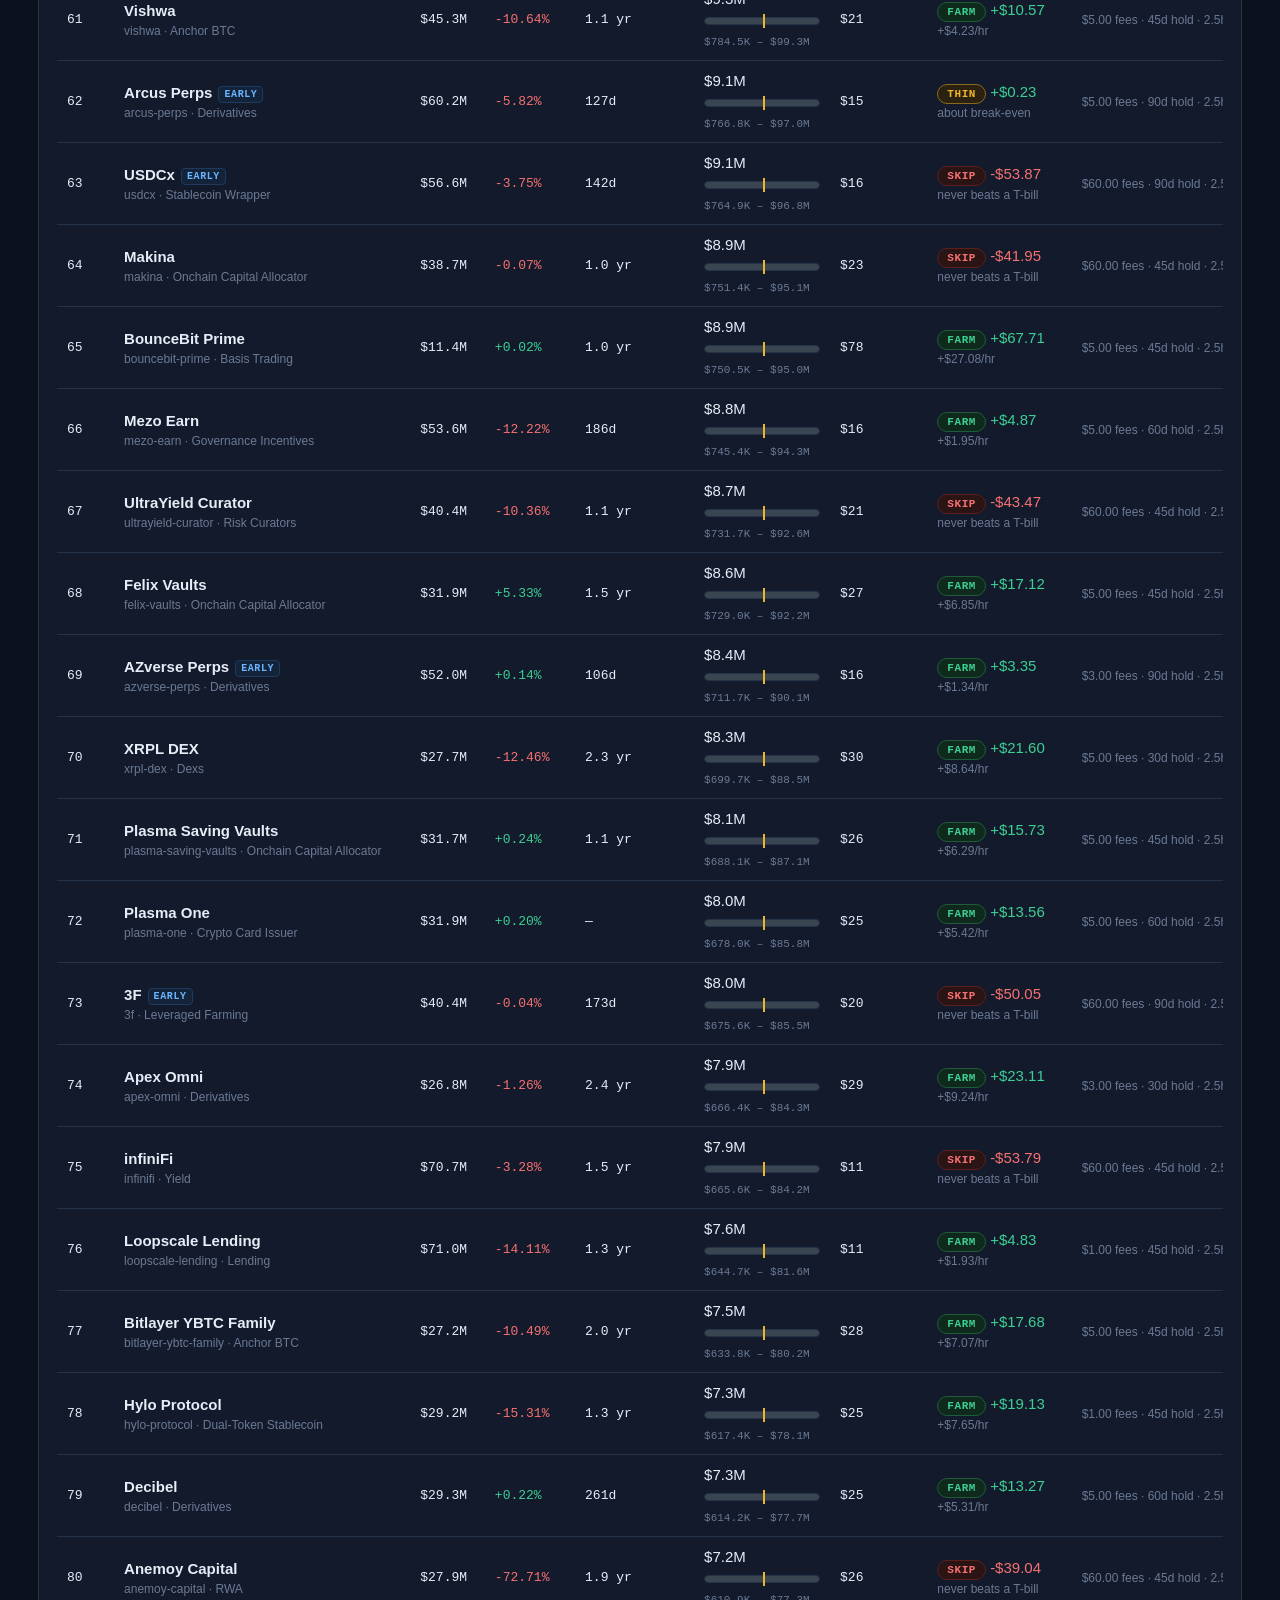
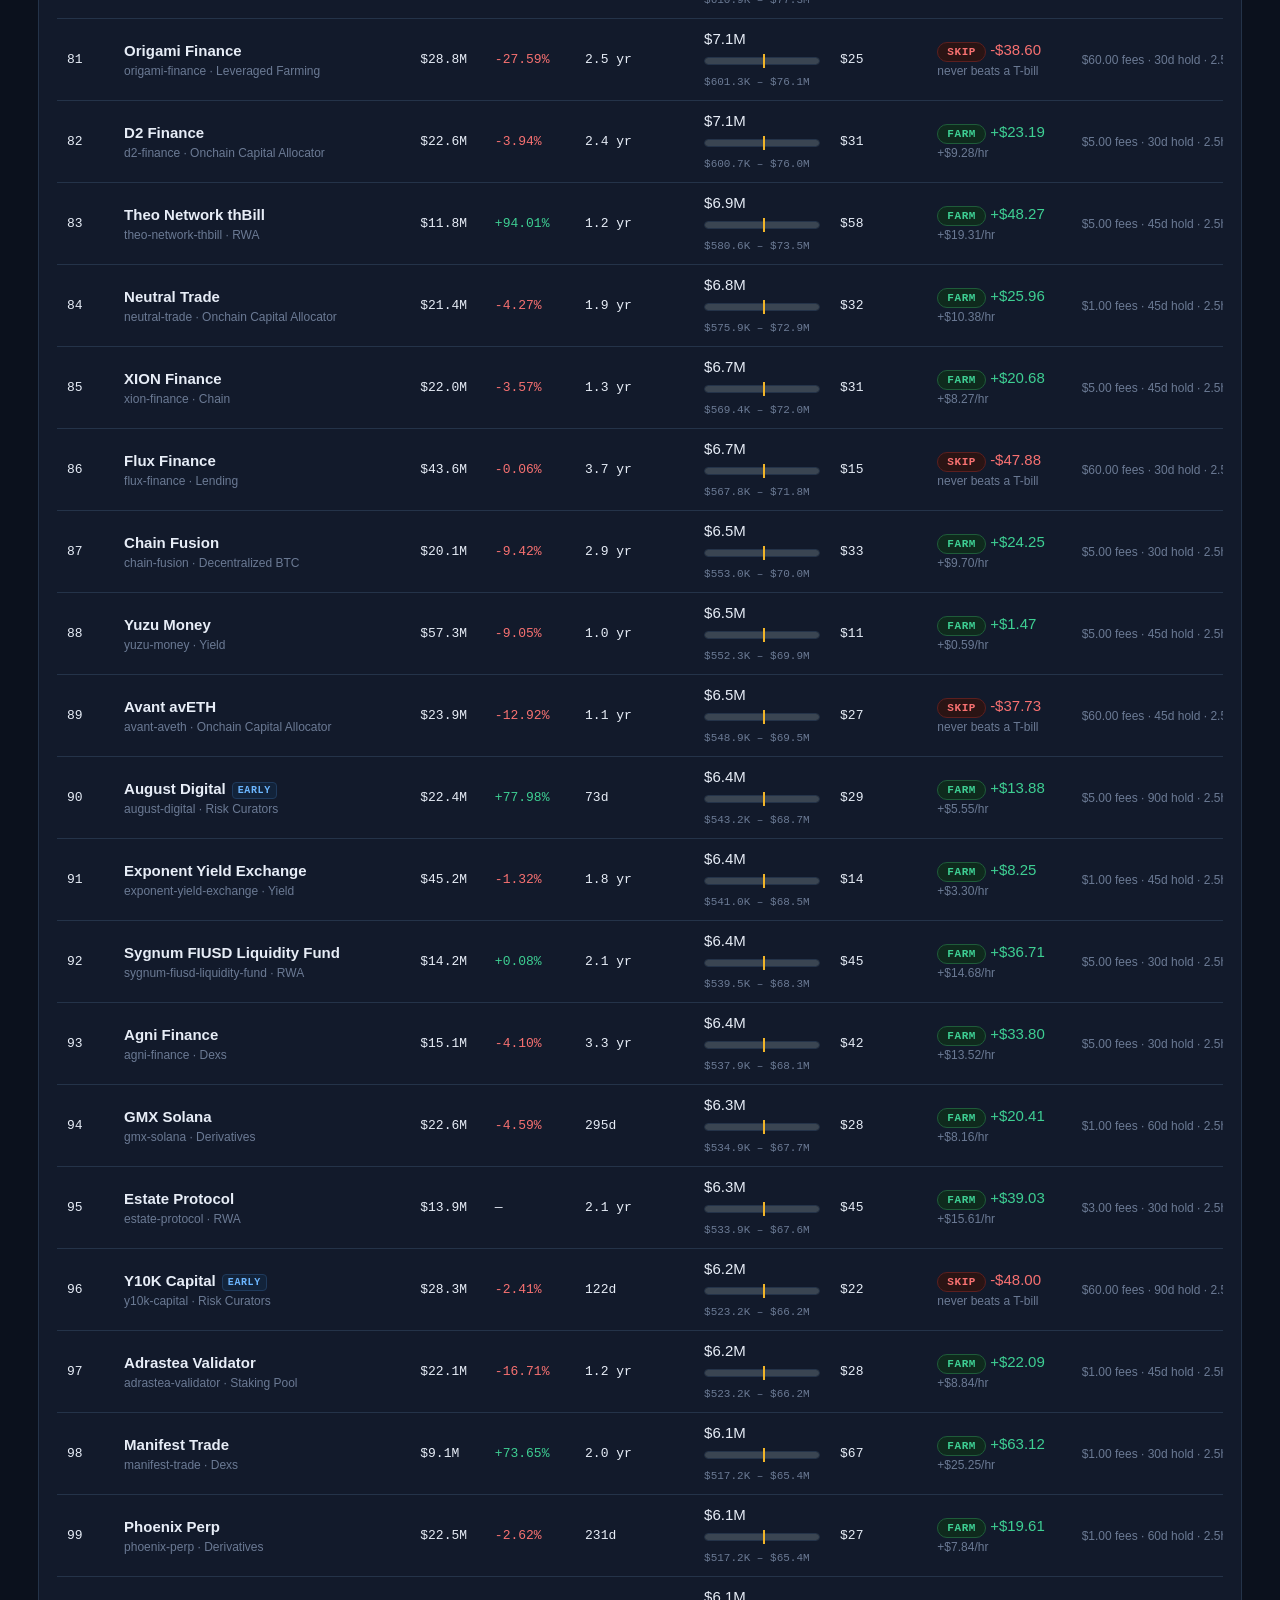
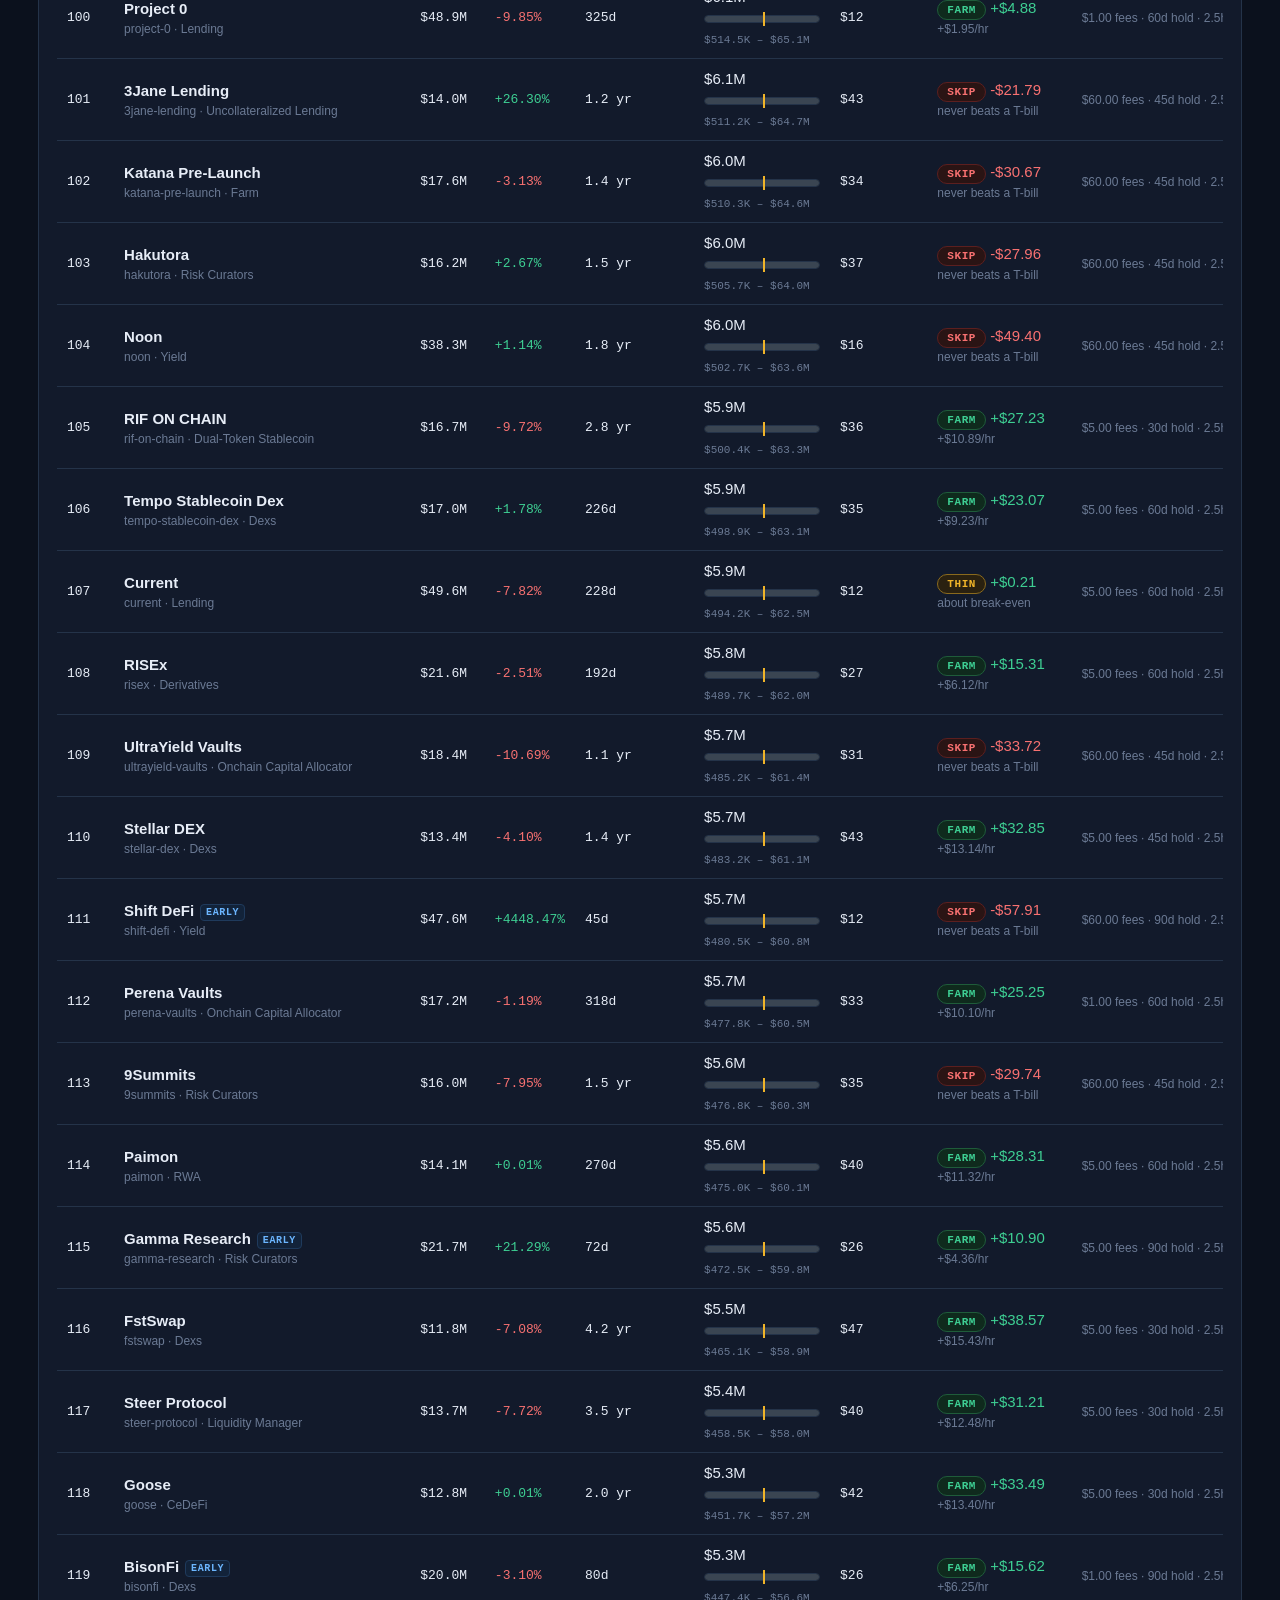
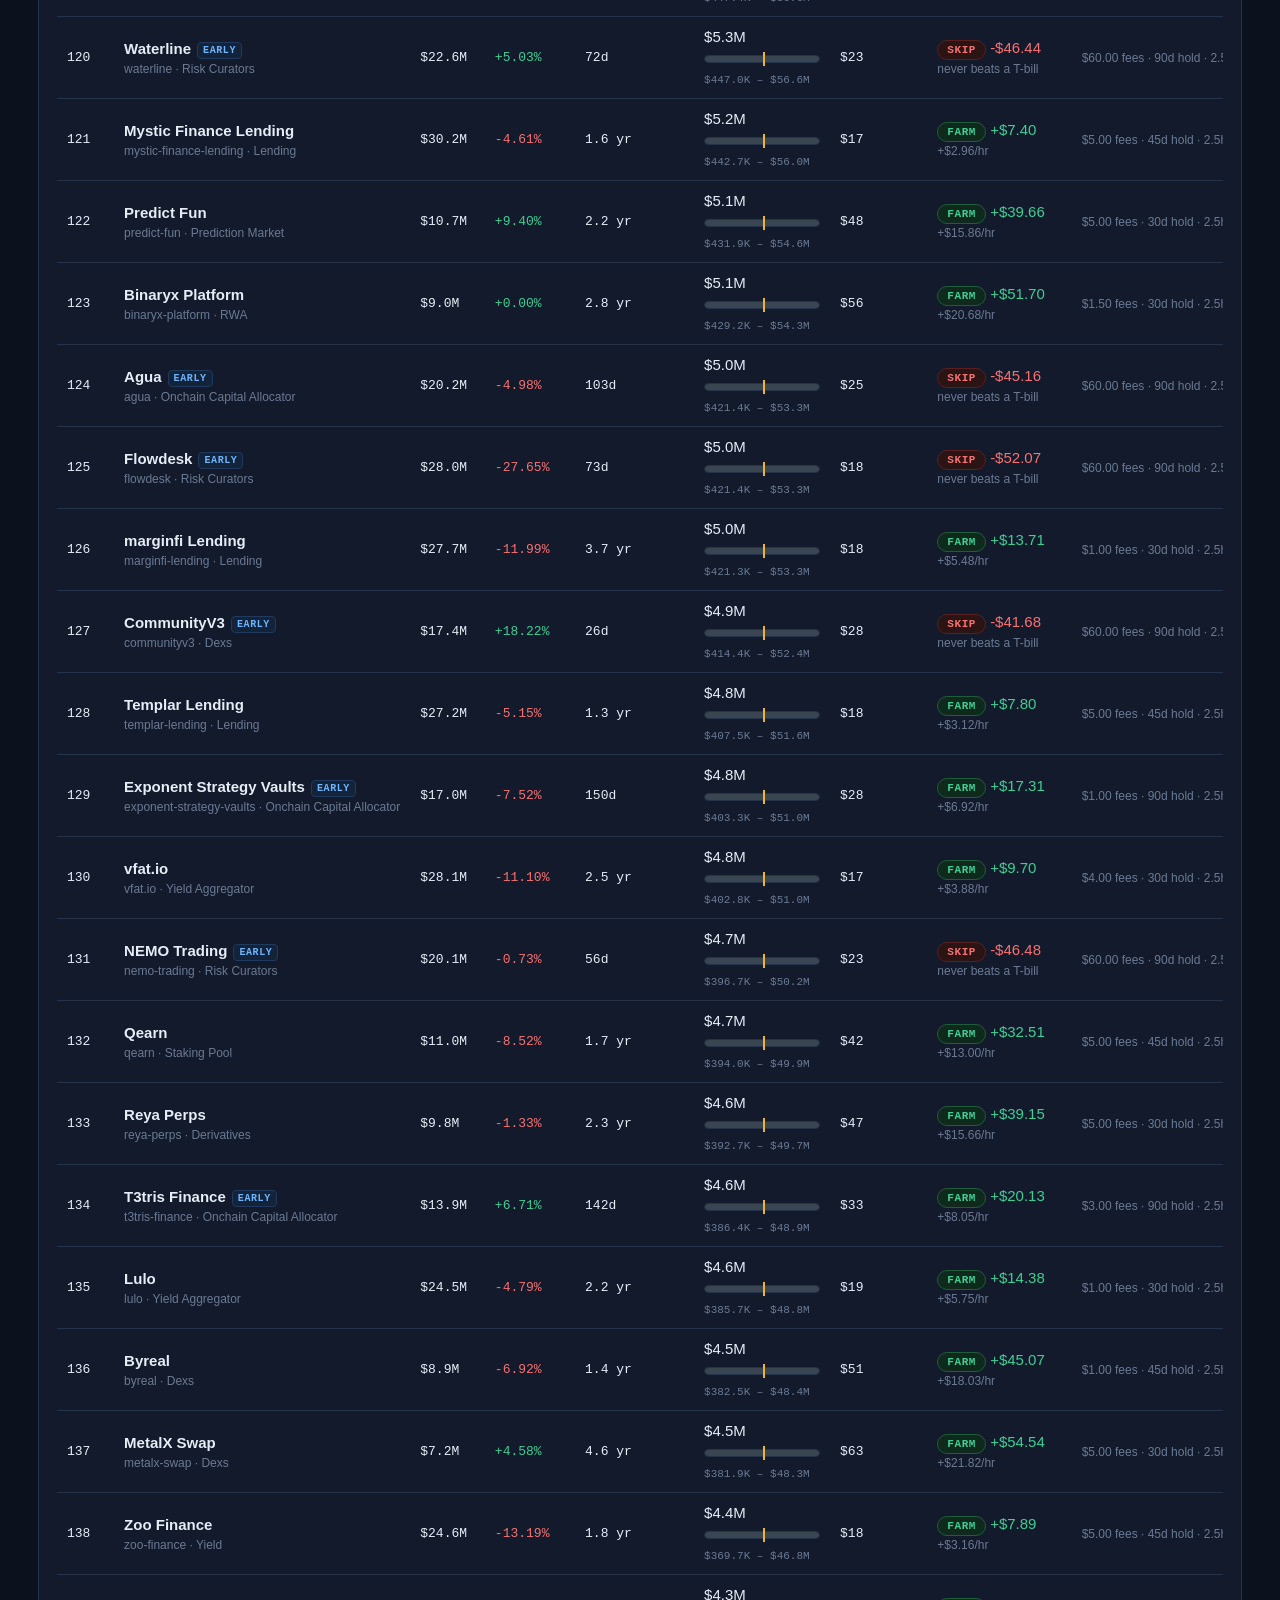
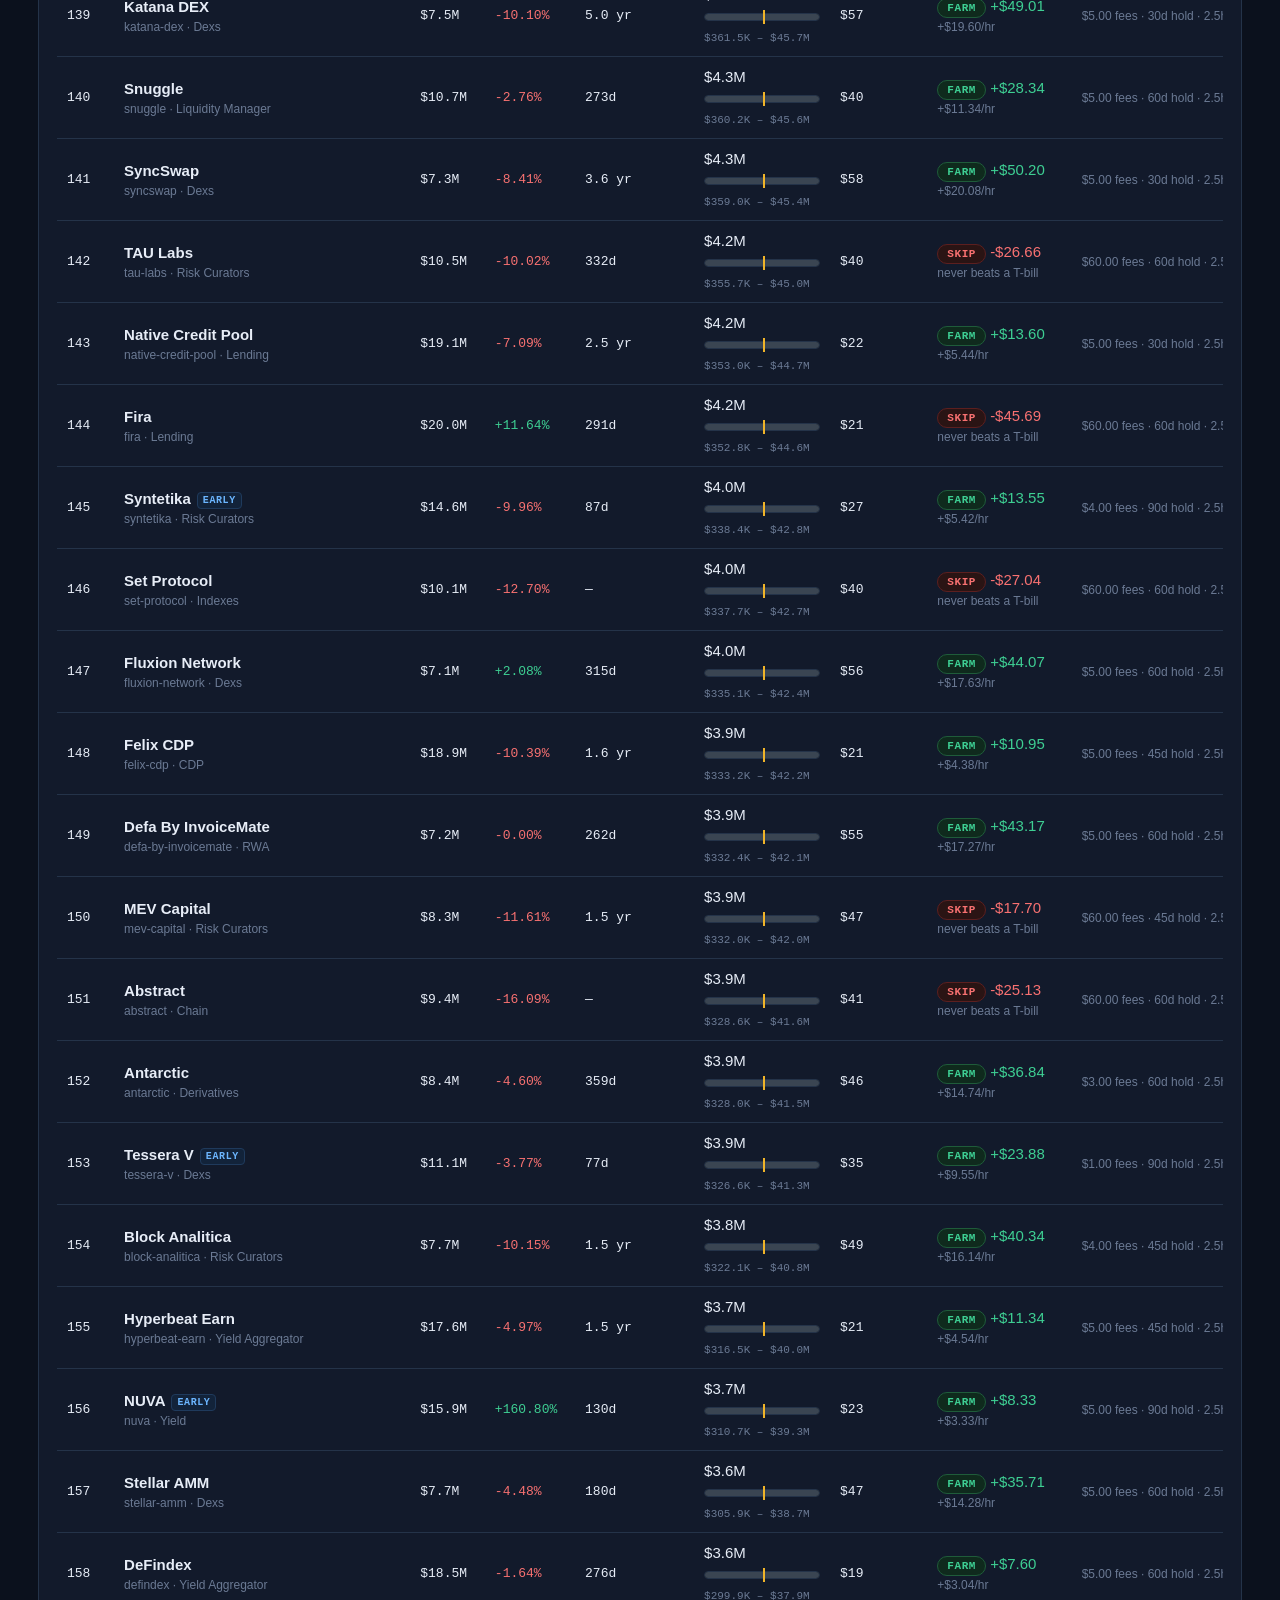
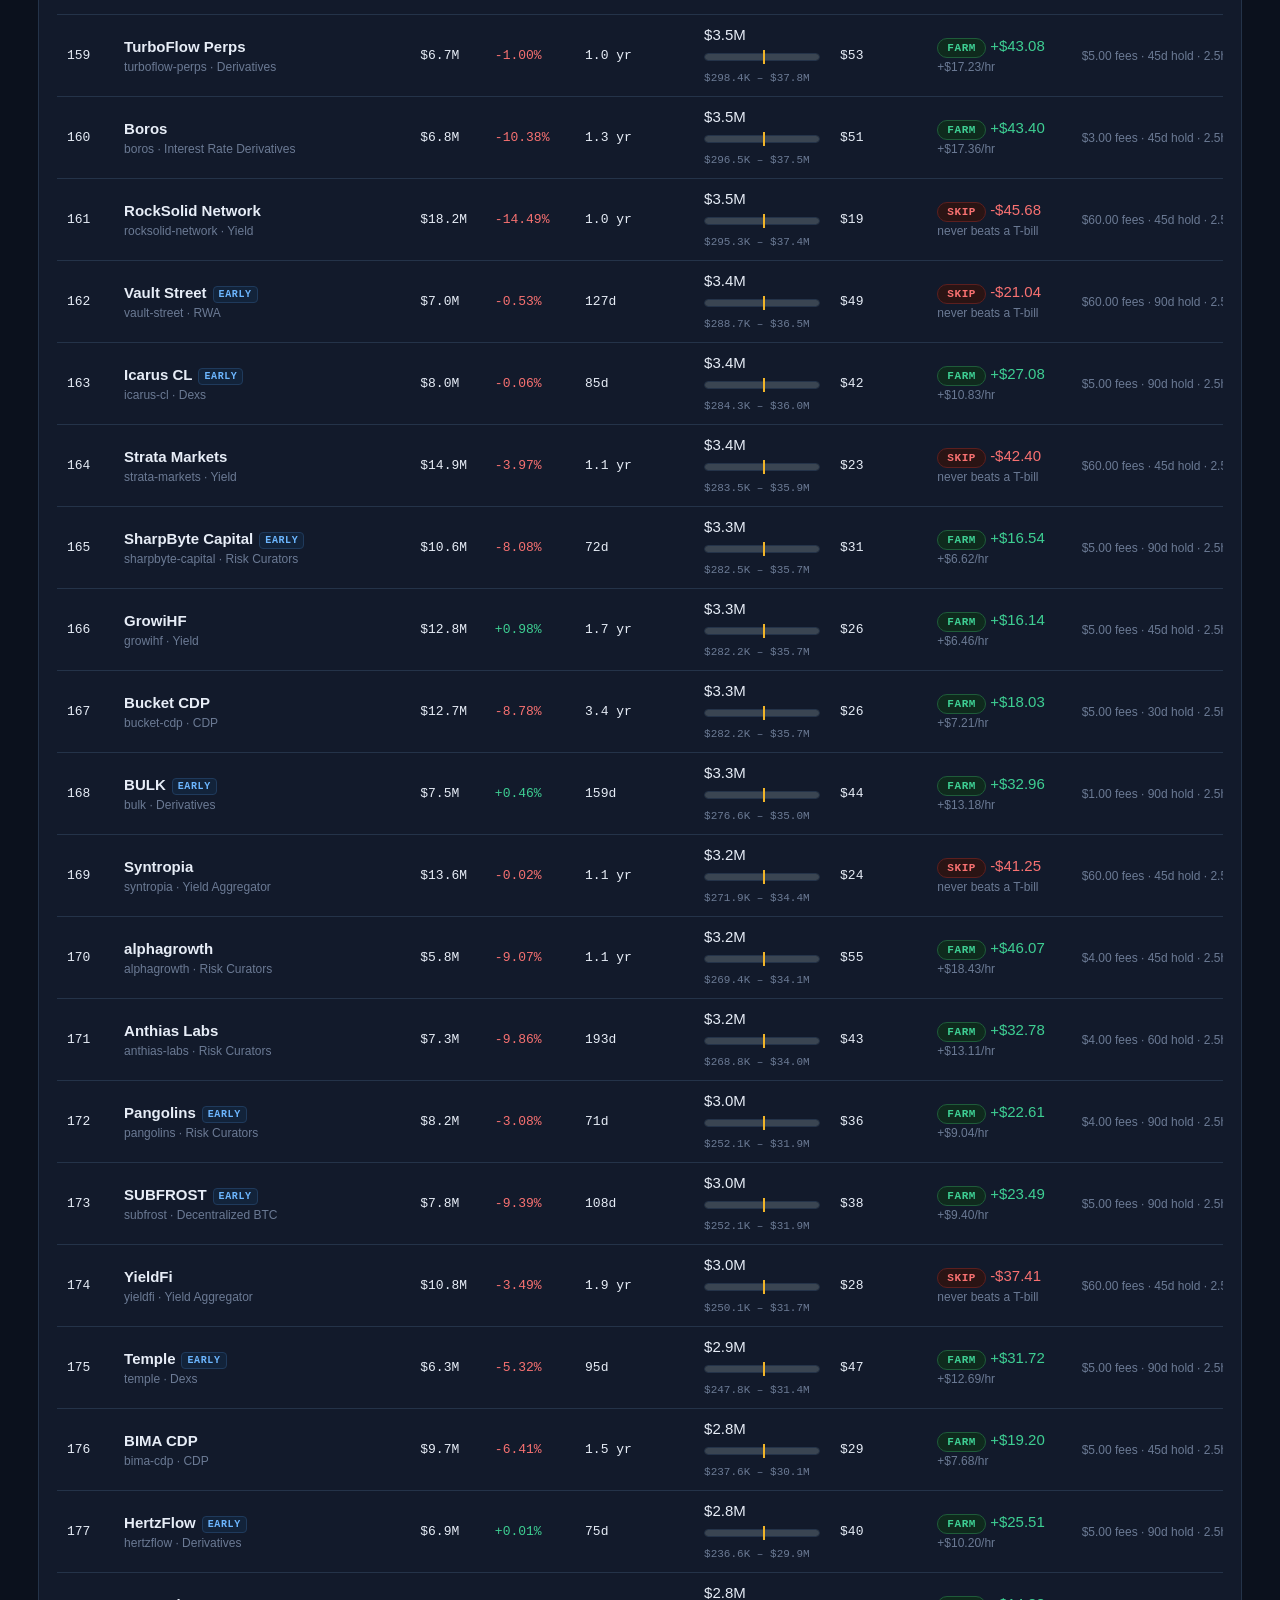
==== commit a679c92d: "Token Radar radar-4 preview" ====
--- a/dashboard/detail.html
+++ b/dashboard/detail.html
@@ -12,7 +12,7 @@
 <div class="wrap">
   <header class="masthead">
     <div>
-      <p class="eyebrow">Token Radar · model radar-3-fitted</p>
+      <p class="eyebrow">Token Radar · model radar-4-fitted</p>
       <h1><span id="headline-n">—</span> protocols record no token. Here is what each launch would be worth, and what farming it costs.</h1>
       <p class="howto">Implied value is a model estimate built from the snapshot&rsquo;s own figures — TVL, 7-day growth, and how long a protocol has run with no token — fitted on the tokens that already trade. It is not a price and not a promise. A protocol is pre-token when its record shows no CoinGecko id, no ticker and no market cap; traded tokens are kept apart at the market&rsquo;s own market cap, never at a model value.</p>
     </div>
@@ -28,6 +28,7 @@
   <main id="main">
     <section class="summary" id="summary" aria-label="Summary">
       <div class="chips" id="chips" role="list" aria-label="Board counts"></div>
+      <p class="fine" id="verify-line">—</p>
 
       <div class="panels">
         <section class="panel pricing" aria-labelledby="pricing-h">
@@ -112,16 +113,16 @@
 
     <section class="panel setaside" id="setaside-view" hidden aria-labelledby="setaside-h">
       <h2 id="setaside-h">Set aside by the house rule — <span id="setaside-n2">—</span> protocols</h2>
-      <p>These protocols are in the snapshot but are <strong>not ranked</strong>, because the house rule sets them aside before any scoring: centralised exchanges; versioned names (a trailing v2, v3, …); wrapped, staked or staking names; the six excluded categories (CEX, Centralized Exchange, Derivatives, Options, Prediction Market, Gaming); and names that start with an exchange name. The rule is applied to the name and category only — never to a protocol&rsquo;s size — so a large protocol can still be set aside, and a small one can still rank. Nothing on this list is scored, given an implied value, or given a farm plan.</p>
+      <p>These protocols are in the snapshot but are <strong>not ranked</strong>, because the house rule sets them aside before any scoring: versioned names (a trailing v2, v3, …); wrapped, staked or staking names; the six excluded categories (Bridge, Canonical Bridge, Liquid Staking, Liquid Restaking, Restaked BTC, CEX); and names that start with an exchange name. The rule is applied to the name and category only — never to a protocol&rsquo;s size — so a large protocol can still be set aside, and a small one can still rank. Nothing on this list is scored, given an implied value, or given a farm plan.</p>
       <p class="fine">Count comes from the snapshot: <span id="setaside-count">—</span> protocols set aside, <span id="setaside-board">—</span> ranked on the board, <span id="setaside-live">—</span> traded tokens kept apart at market cap.</p>
     </section>
 
     <section class="panel method" id="method-view" hidden aria-labelledby="method-h">
       <h2 id="method-h">Method and backtest</h2>
       <h3>How the size curve is fitted</h3>
-      <p>Only tokens that already trade are used to fit the curve, and only pre-token protocols are scored with it. On the snapshot&rsquo;s traded tokens we fit a log-log ordinary least squares line: log<sub>10</sub>(market cap) = intercept + slope &times; log<sub>10</sub>(TVL / $100M). The fitted line is the size curve: a protocol&rsquo;s TVL alone, before any family offset, maps to a size value. The four fitted numbers are printed in the &ldquo;How a launch is priced&rdquo; panel above and are read from the bundled data, not typed here.</p>
+      <p>Every token that already trades is used to fit the curve — all 128 of them, in every category — and only pre-token protocols are scored with it. On the snapshot&rsquo;s traded tokens we fit a log-log ordinary least squares line: log<sub>10</sub>(market cap) = intercept + slope &times; log<sub>10</sub>(TVL / $100M). The fitted line is the size curve: a protocol&rsquo;s TVL alone, before any family offset, maps to a size value. Fitting on the whole traded set matters: the six excluded categories are excluded from the <em>board</em> only, never from the curve, because the curve is the market&rsquo;s and the category offsets are what make categories comparable. The four fitted numbers are printed in the &ldquo;How a launch is priced&rdquo; panel above and are read from the bundled data, not typed here. Growth and age are not regressors in this fit: they enter as bounded multipliers (next paragraph), because a free log-age coefficient failed the time-split backtest in the previous model — it priced the future worse than a flat multiple.</p>
       <h3>Family, growth and seasoning</h3>
-      <p>Three multipliers adjust the size value. <strong>Family</strong> is the protocol&rsquo;s category mean residual from the fitted line, shrunk toward 1 when the category has few traded tokens — a category whose traded tokens sit above the line lifts its pre-token members, and one below the line pulls them down. <strong>Growth</strong> comes from the 7-day TVL change: fast-growing protocols are worth more than a flat protocol at the same TVL. <strong>Seasoning</strong> comes from age with no token: a protocol that has run a long time without launching is discounted against one that is fresh, because the longer the wait, the less a launch is priced in. Implied value = size value &times; family &times; growth &times; seasoning. The P10–P90 range around it is the blind residual range from the backtest below, so the band is earned from prediction errors, not assumed.</p>
+      <p>Three multipliers adjust the size value. <strong>Family</strong> is the protocol&rsquo;s category mean residual from the fitted line, shrunk toward 1 when the category has few traded tokens — a category whose traded tokens sit above the line lifts its pre-token members, and one below the line pulls them down. <strong>Momentum</strong> comes from the 7-day TVL change: 1 plus half the change, clamped to 0.8&times;&ndash;1.25&times;, so a crash can cost at most 20% and a spike can add at most 25% — growth moves the value without ever inverting the board. <strong>Seasoning</strong> comes from age with no token: 1 &minus; 0.4&middot;e<sup>&minus;age/240</sup>, so a fresh protocol is discounted to 0.6&times; and the discount saturates toward 1&times; as it ages instead of discounting it toward zero. Implied value = size value &times; family &times; momentum &times; seasoning. The P10–P90 range around it is the blind residual range from the backtest below, so the band is earned from prediction errors, not assumed.</p>
       <h3>How the blind backtests work</h3>
       <p><strong>Leave-one-out (LOO):</strong> each traded token is held out in turn, the curve is refit without it, and the held-out token is predicted blind. The median blind error and the share of predictions within 3&times; of the true market cap are reported against the same test for a flat baseline — one median market-cap/TVL multiple applied to every token. <strong>Time split:</strong> the curve is fitted only on tokens listed before 2024 and tested on tokens listed later, so the test is genuinely future data. <strong>Bands:</strong> the share of traded tokens whose true market cap falls inside the blind 50% and 80% bands. A fitted curve that only beats the flat baseline on the data it was fitted on proves nothing; the numbers in the table are all out-of-sample.</p>
       <h3>How a farm verdict is computed</h3>
@@ -138,8 +139,8 @@
     <div id="detail-body"></div>
   </dialog>
 </div>
-<script>history.replaceState(null,"","?detail=sentora-curator");</script>
 <script src="../data.js"></script>
 <script src="app.js"></script>
+<script>history.replaceState(null,"","?detail=steakhouse-financial");</script>
 </body>
 </html>
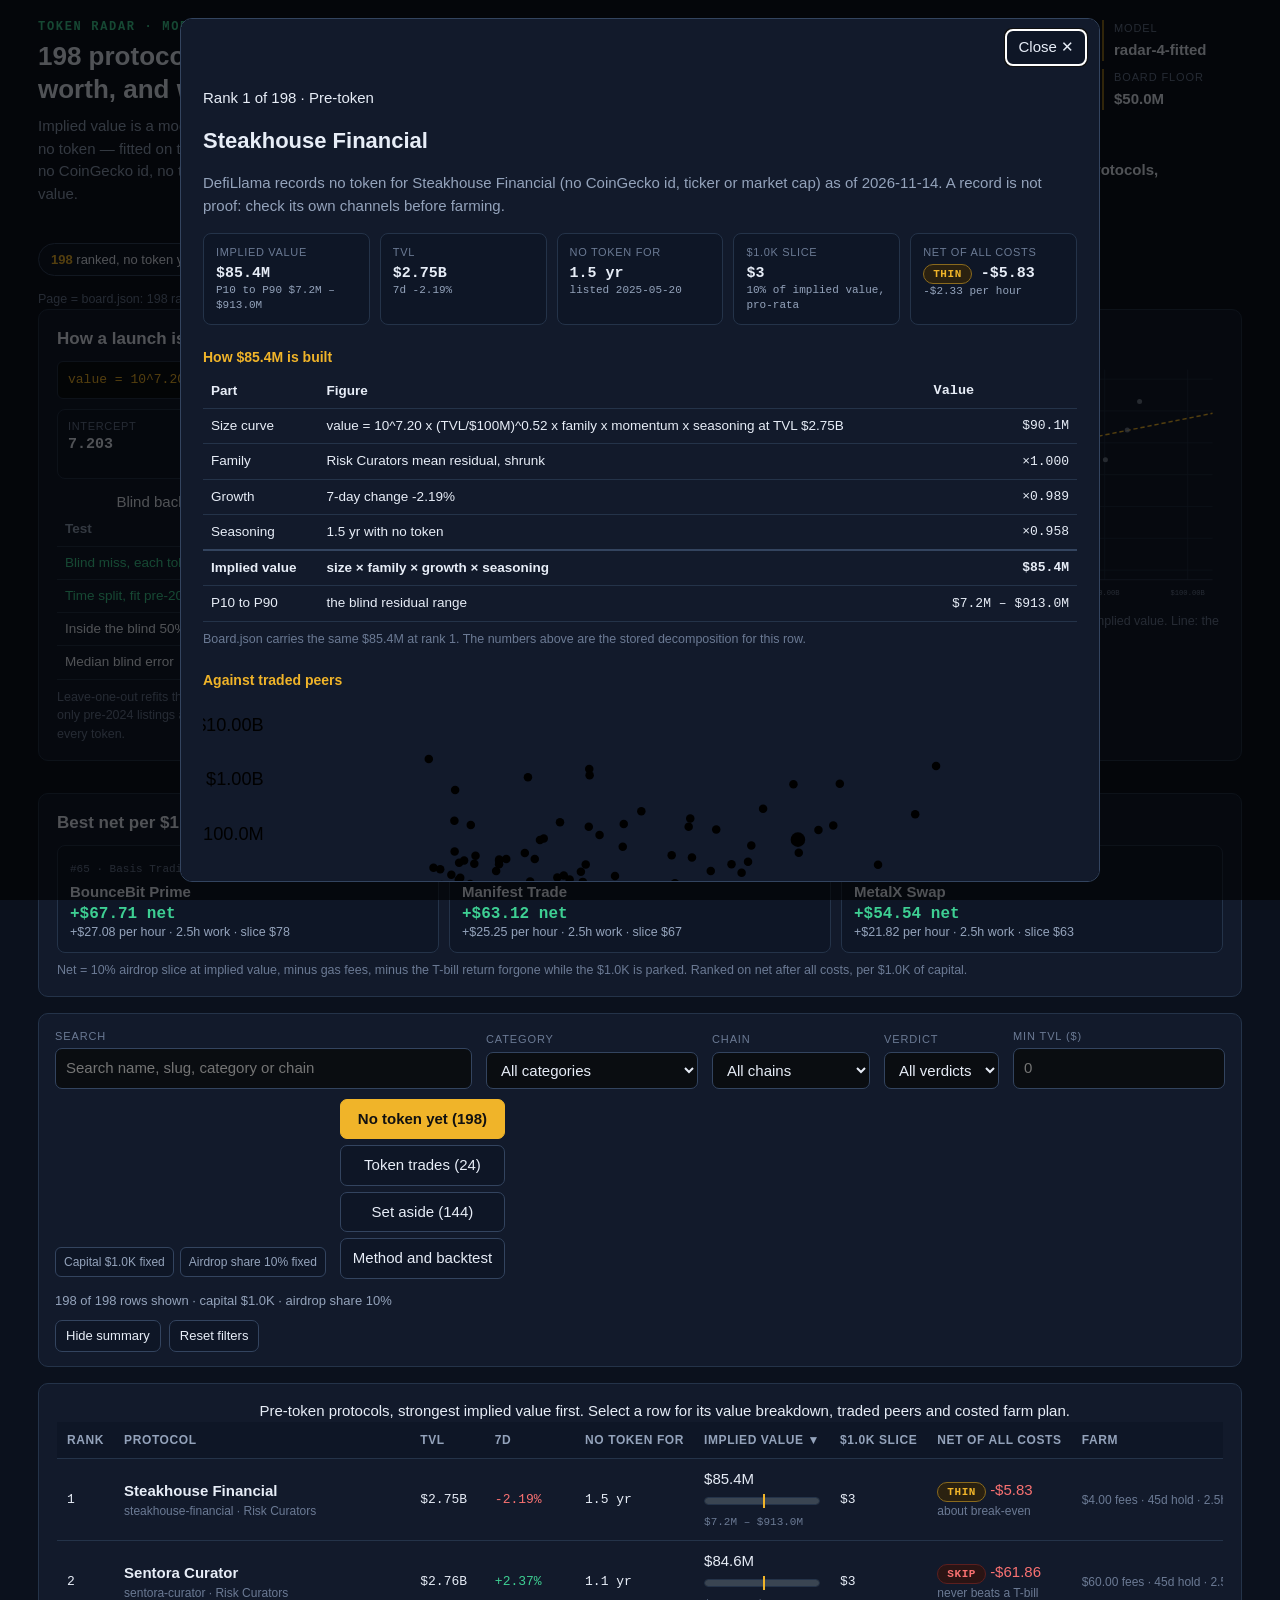
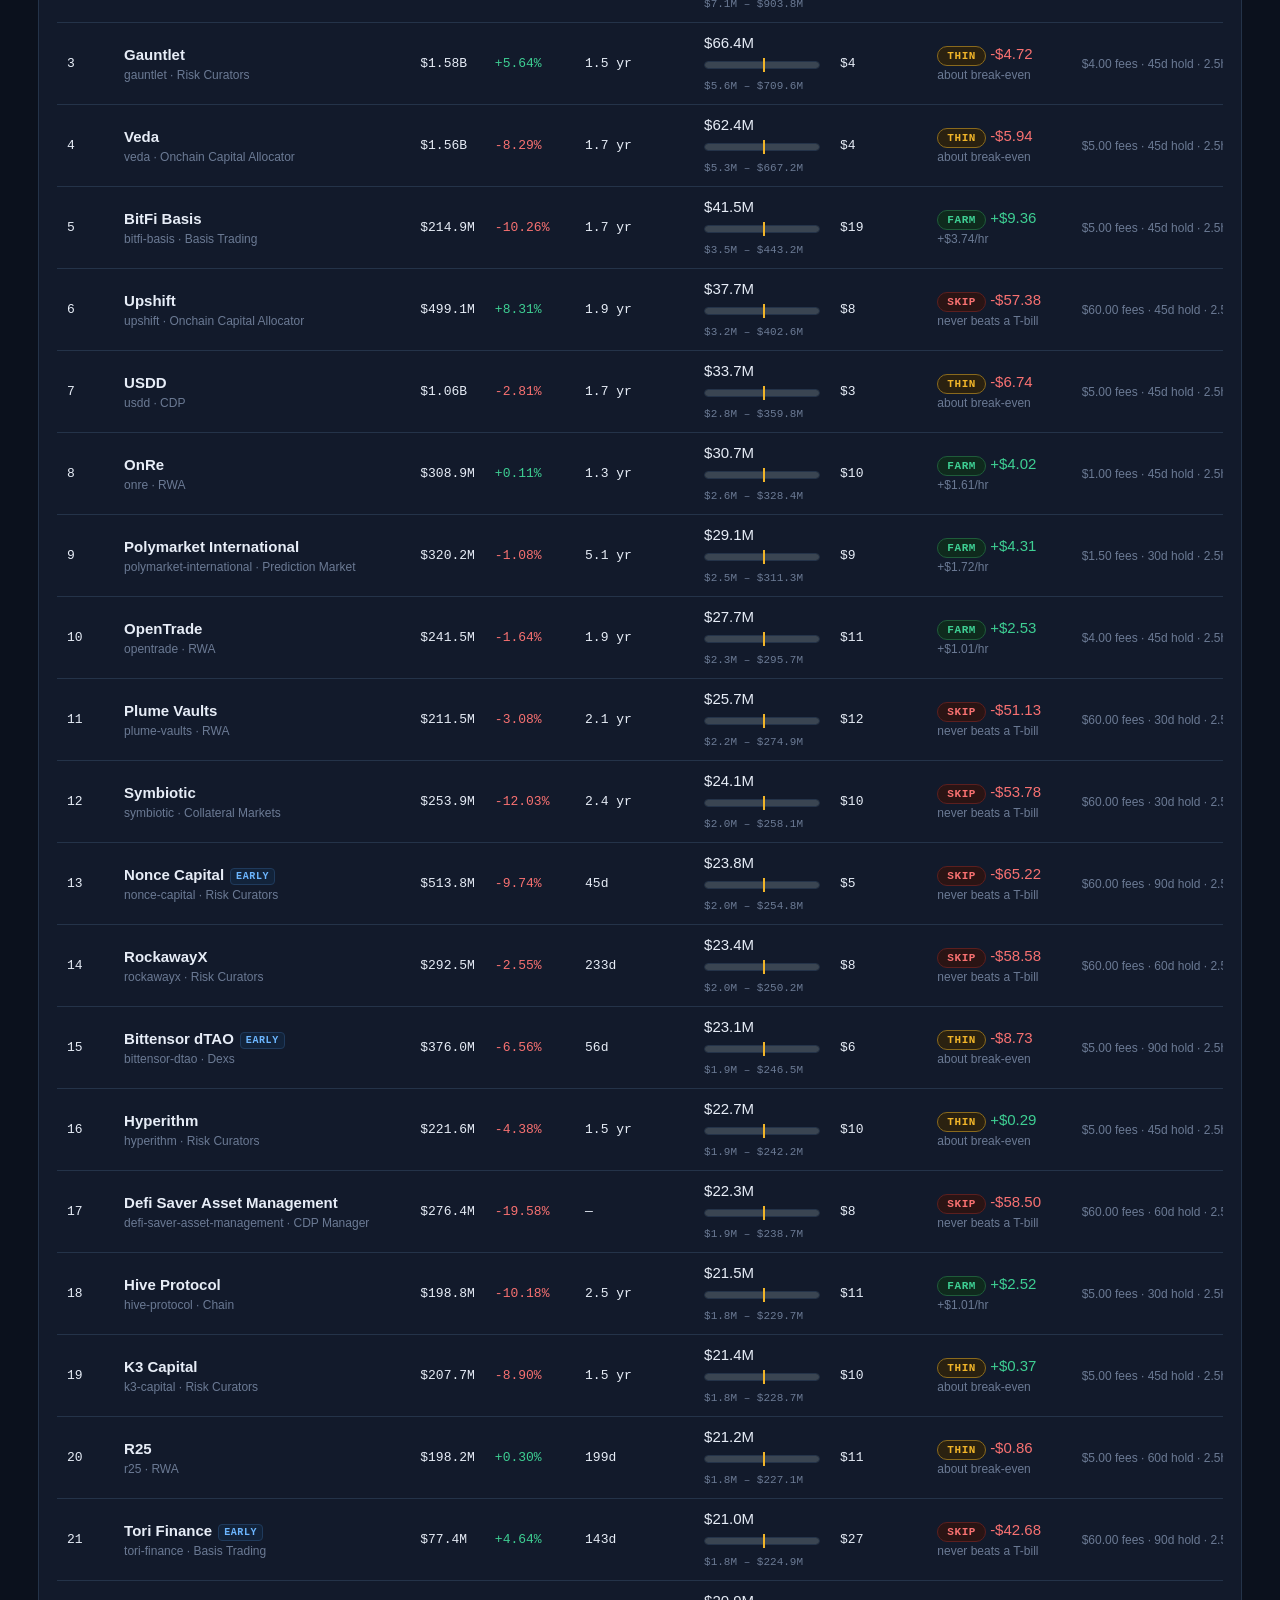
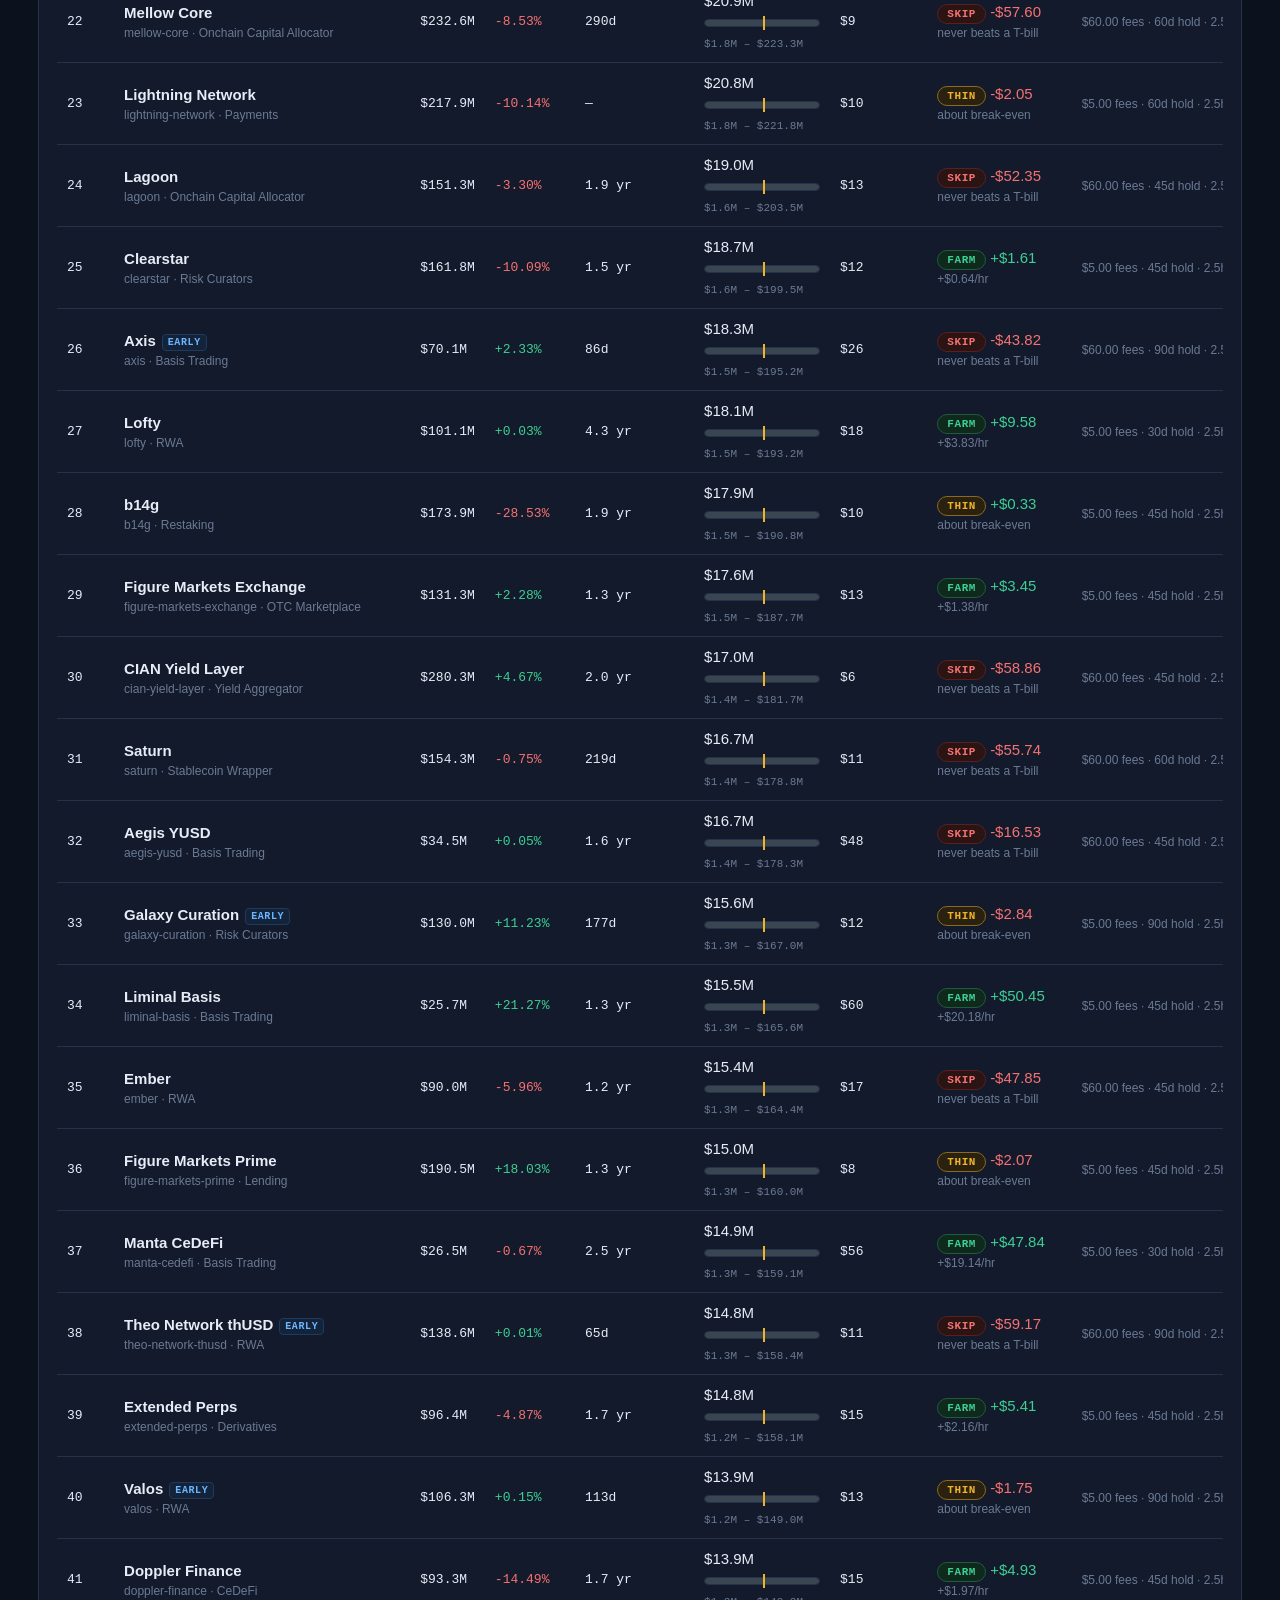
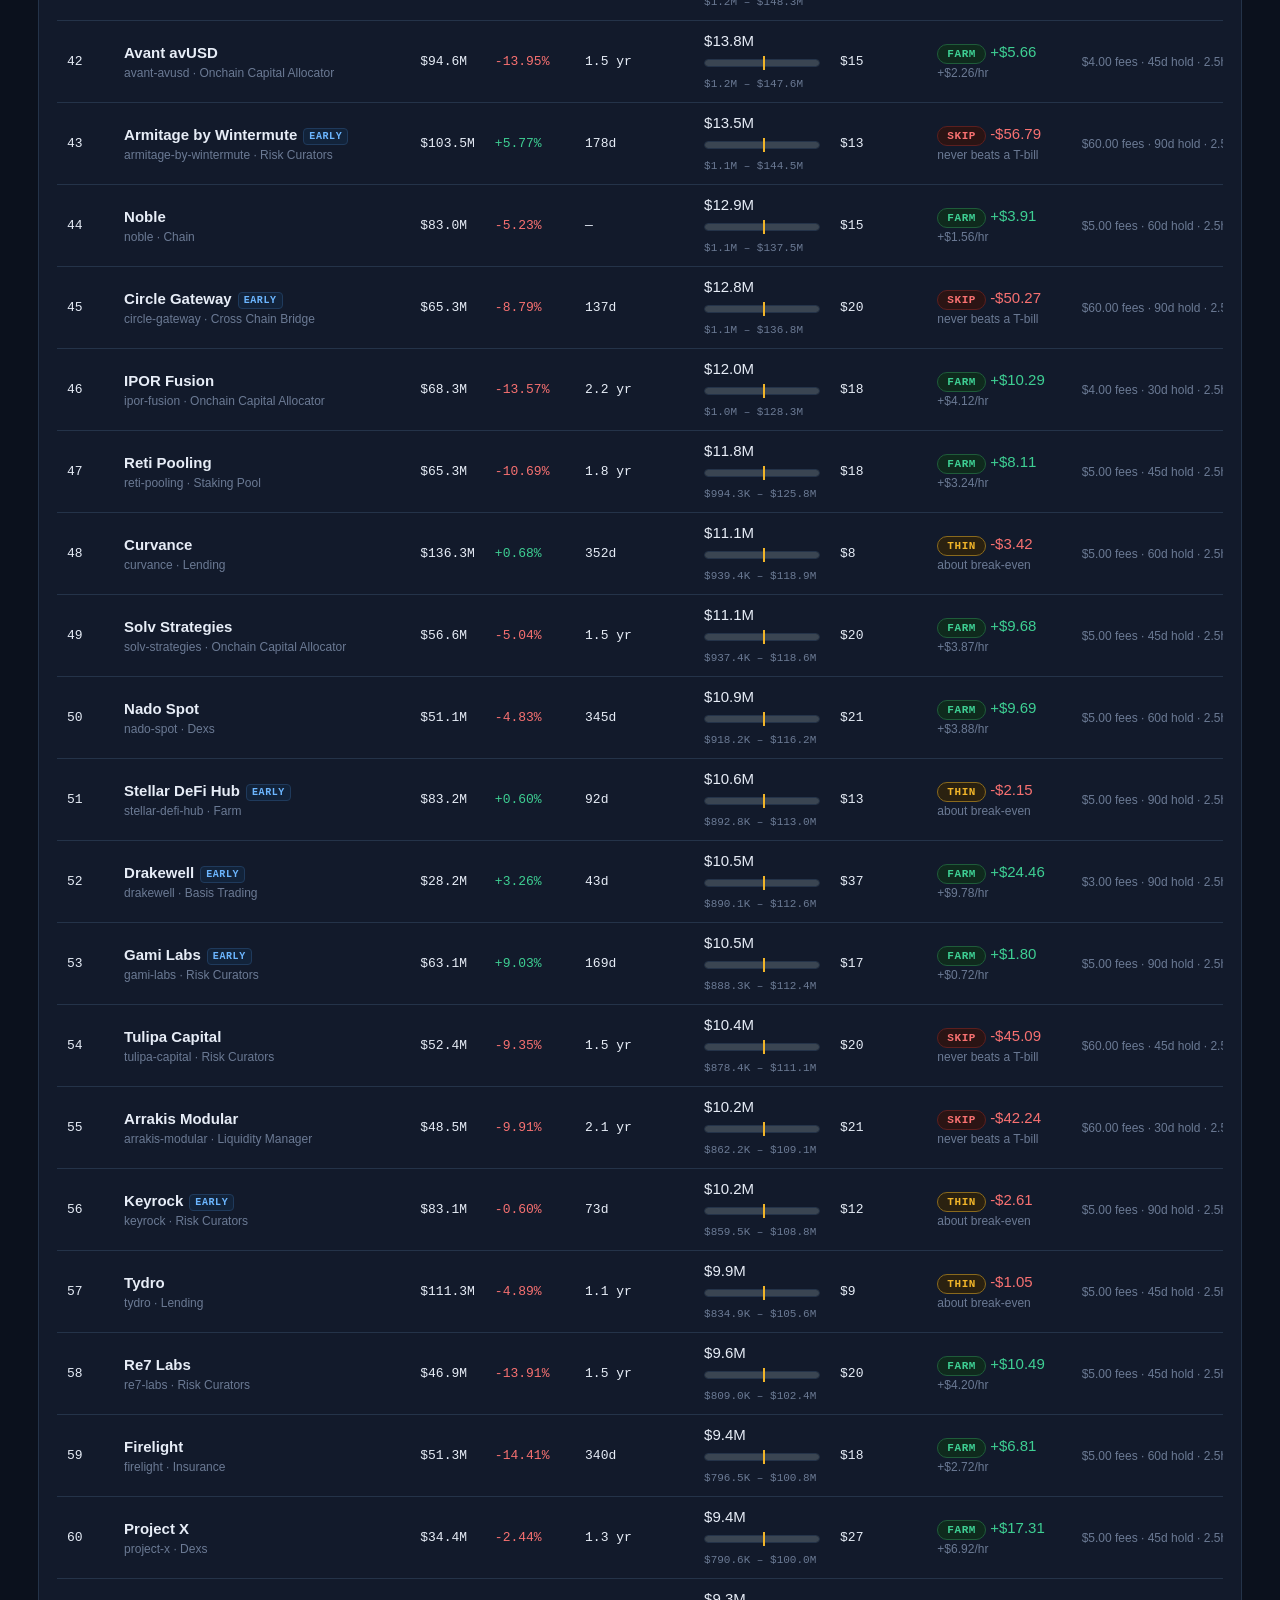
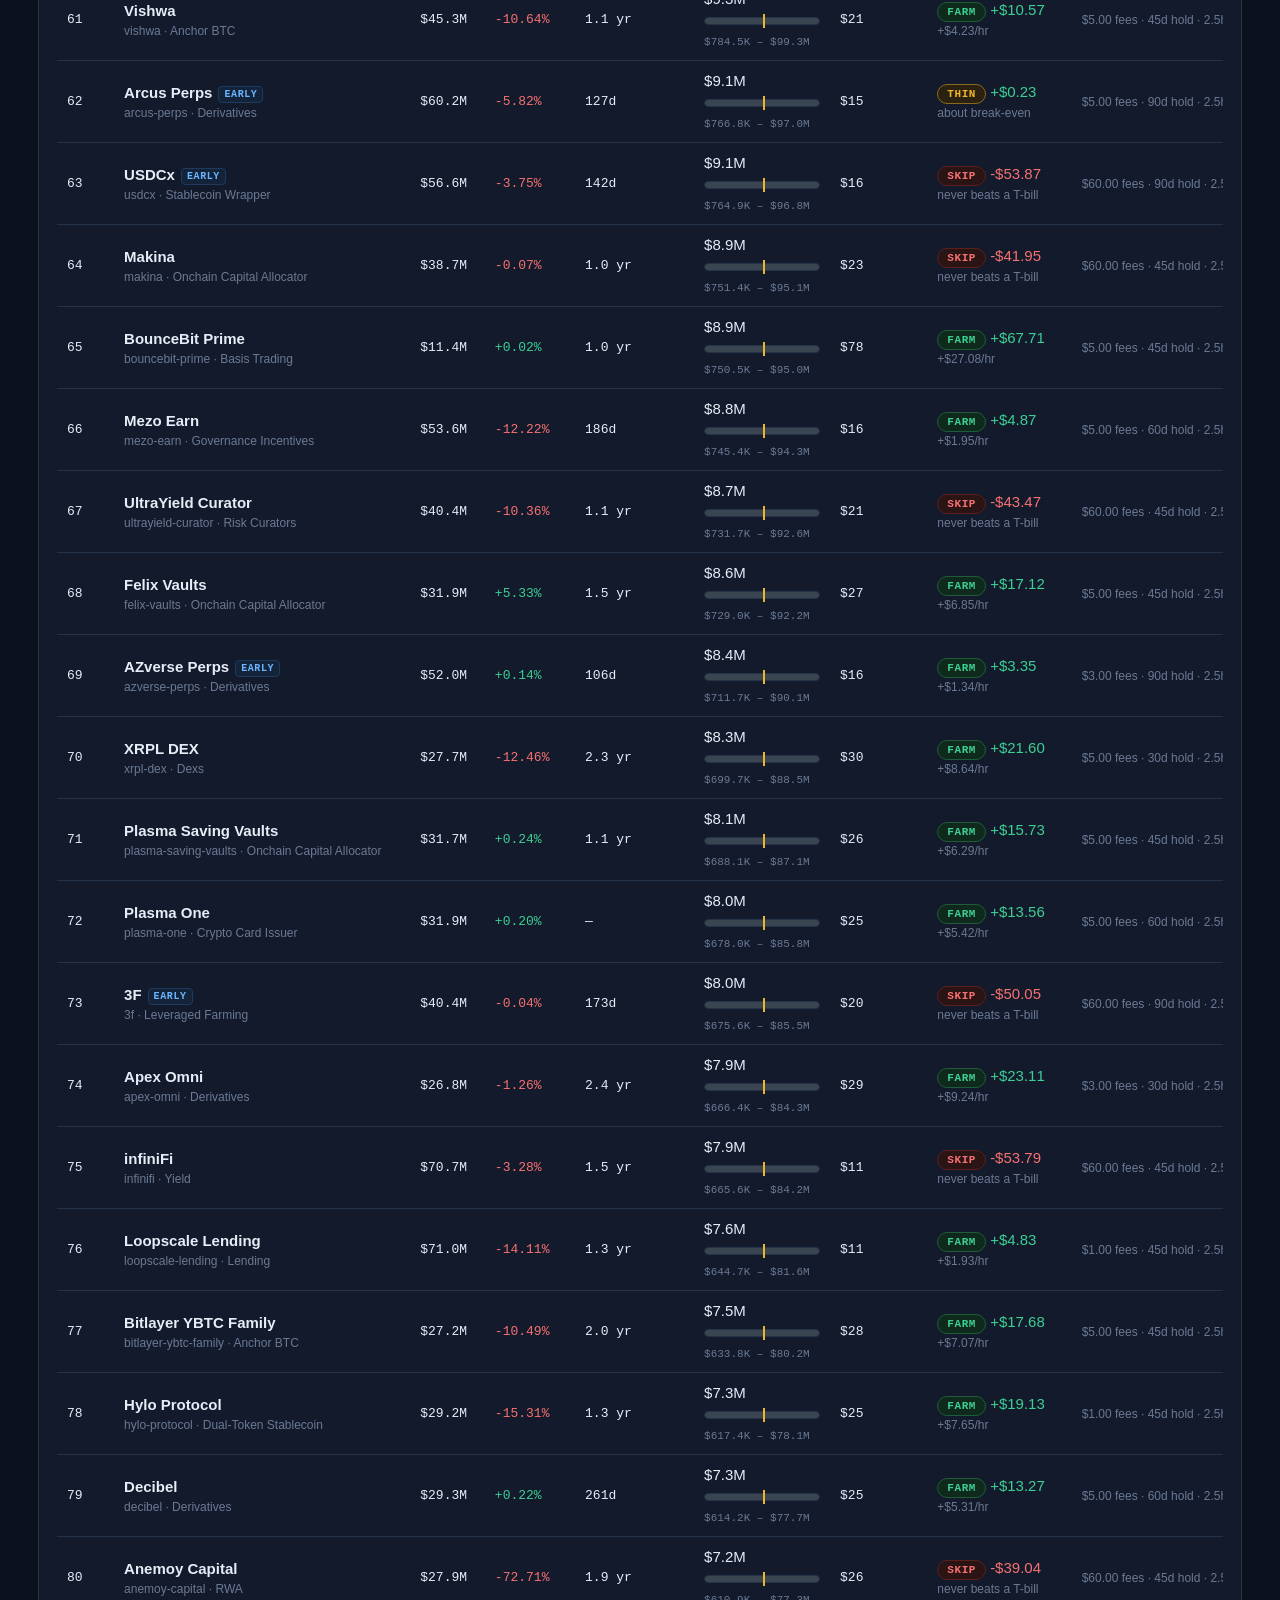
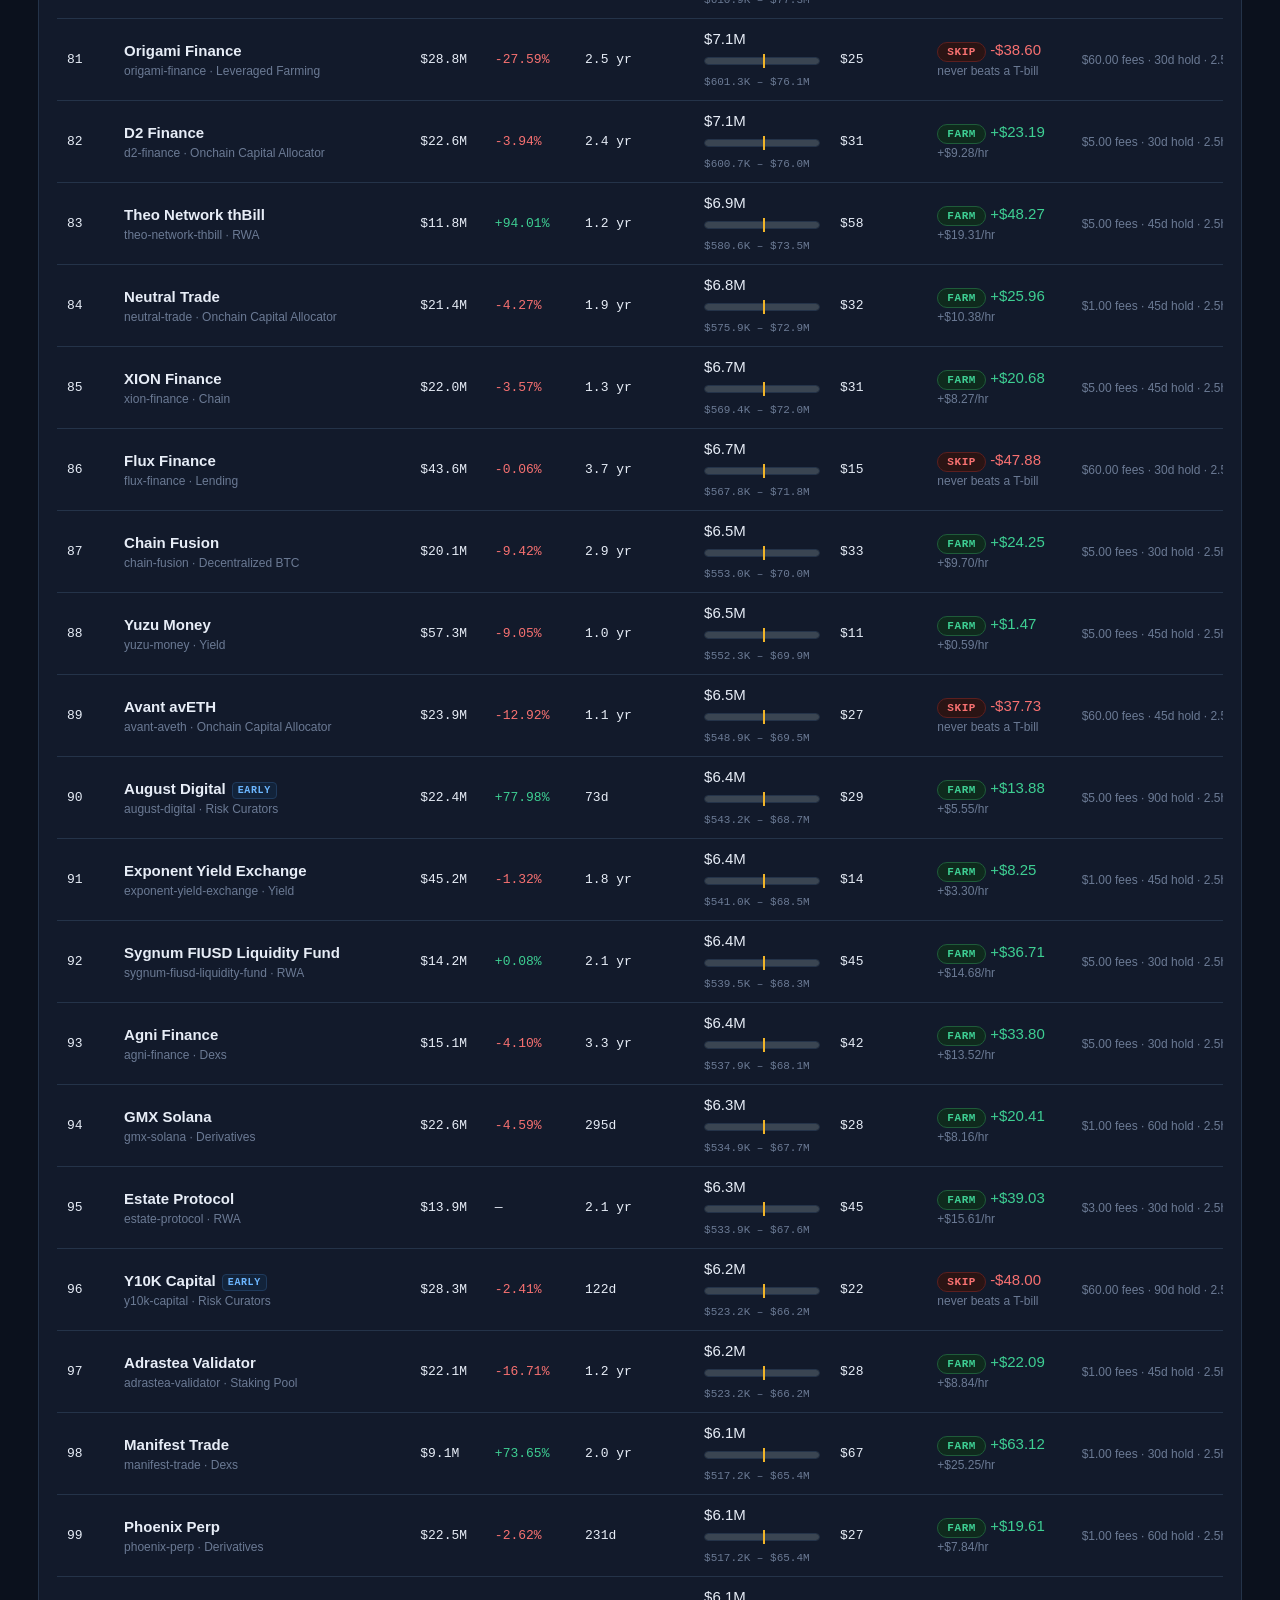
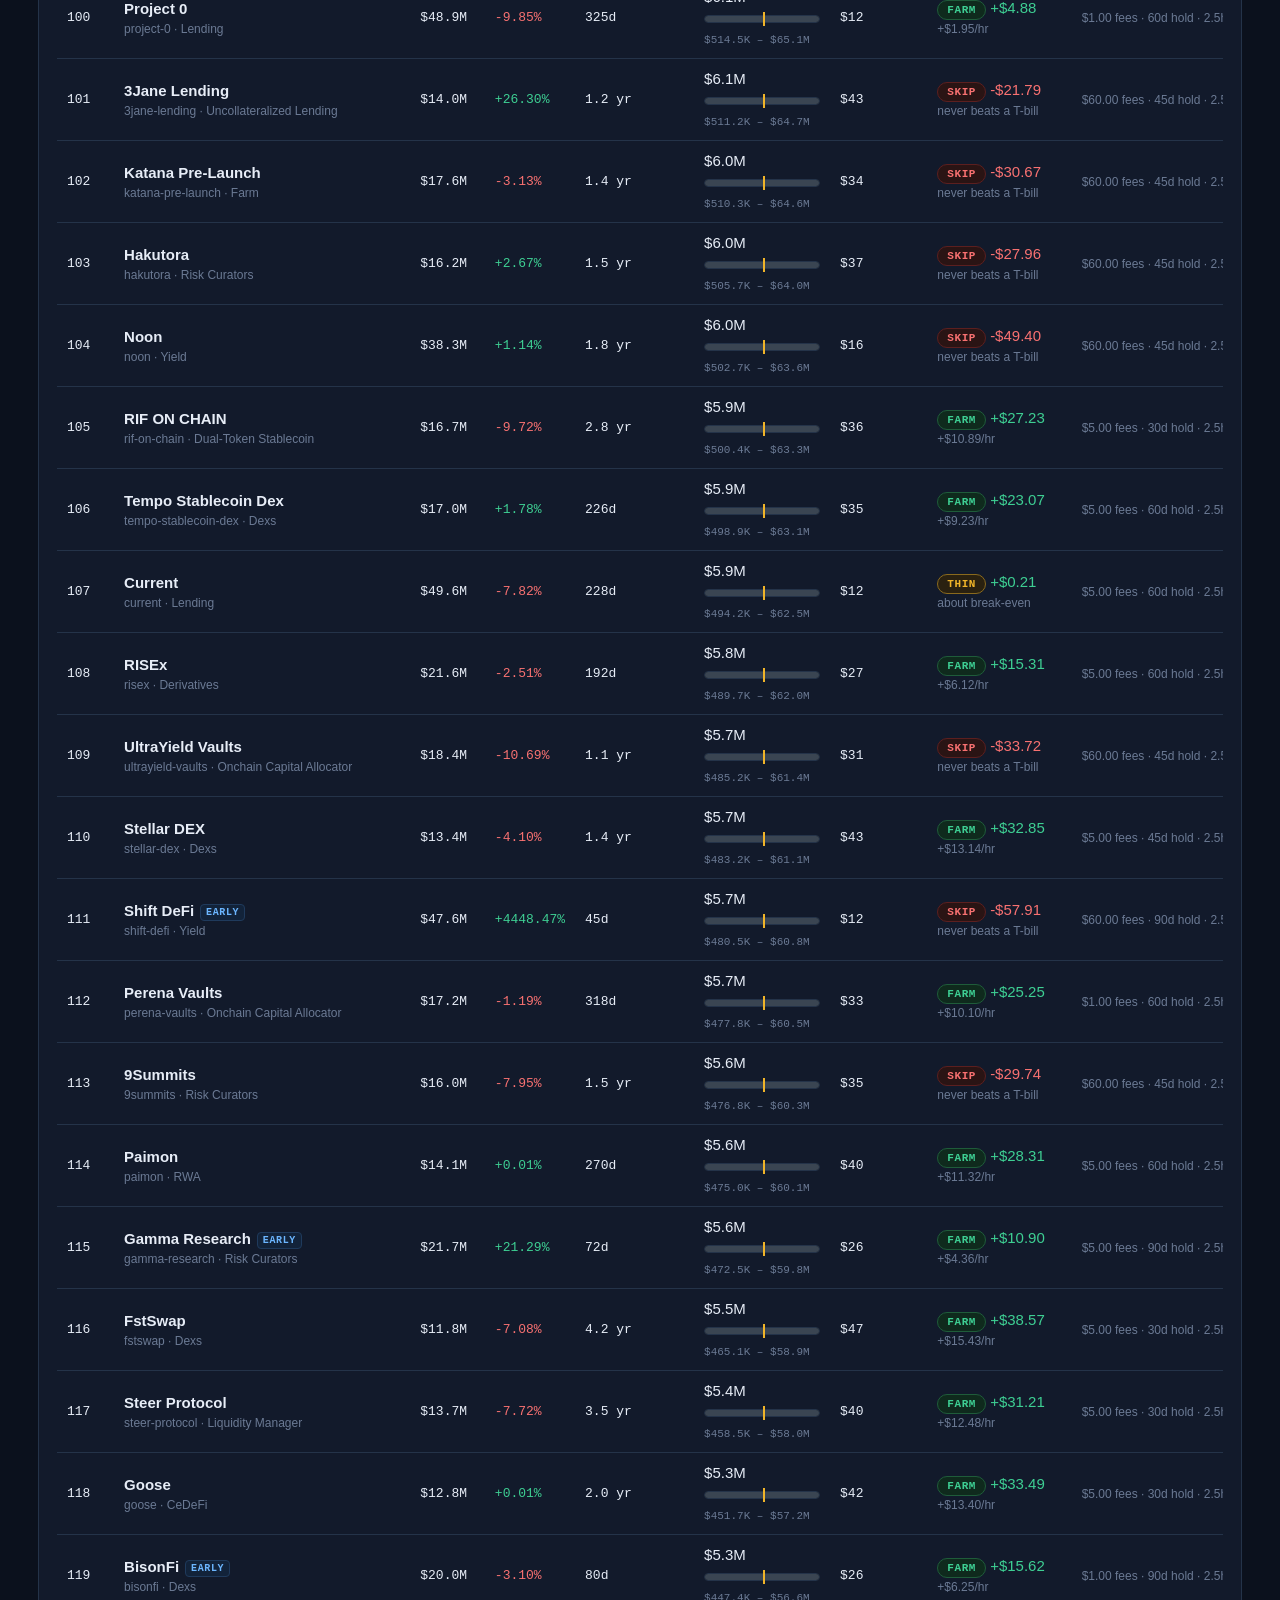
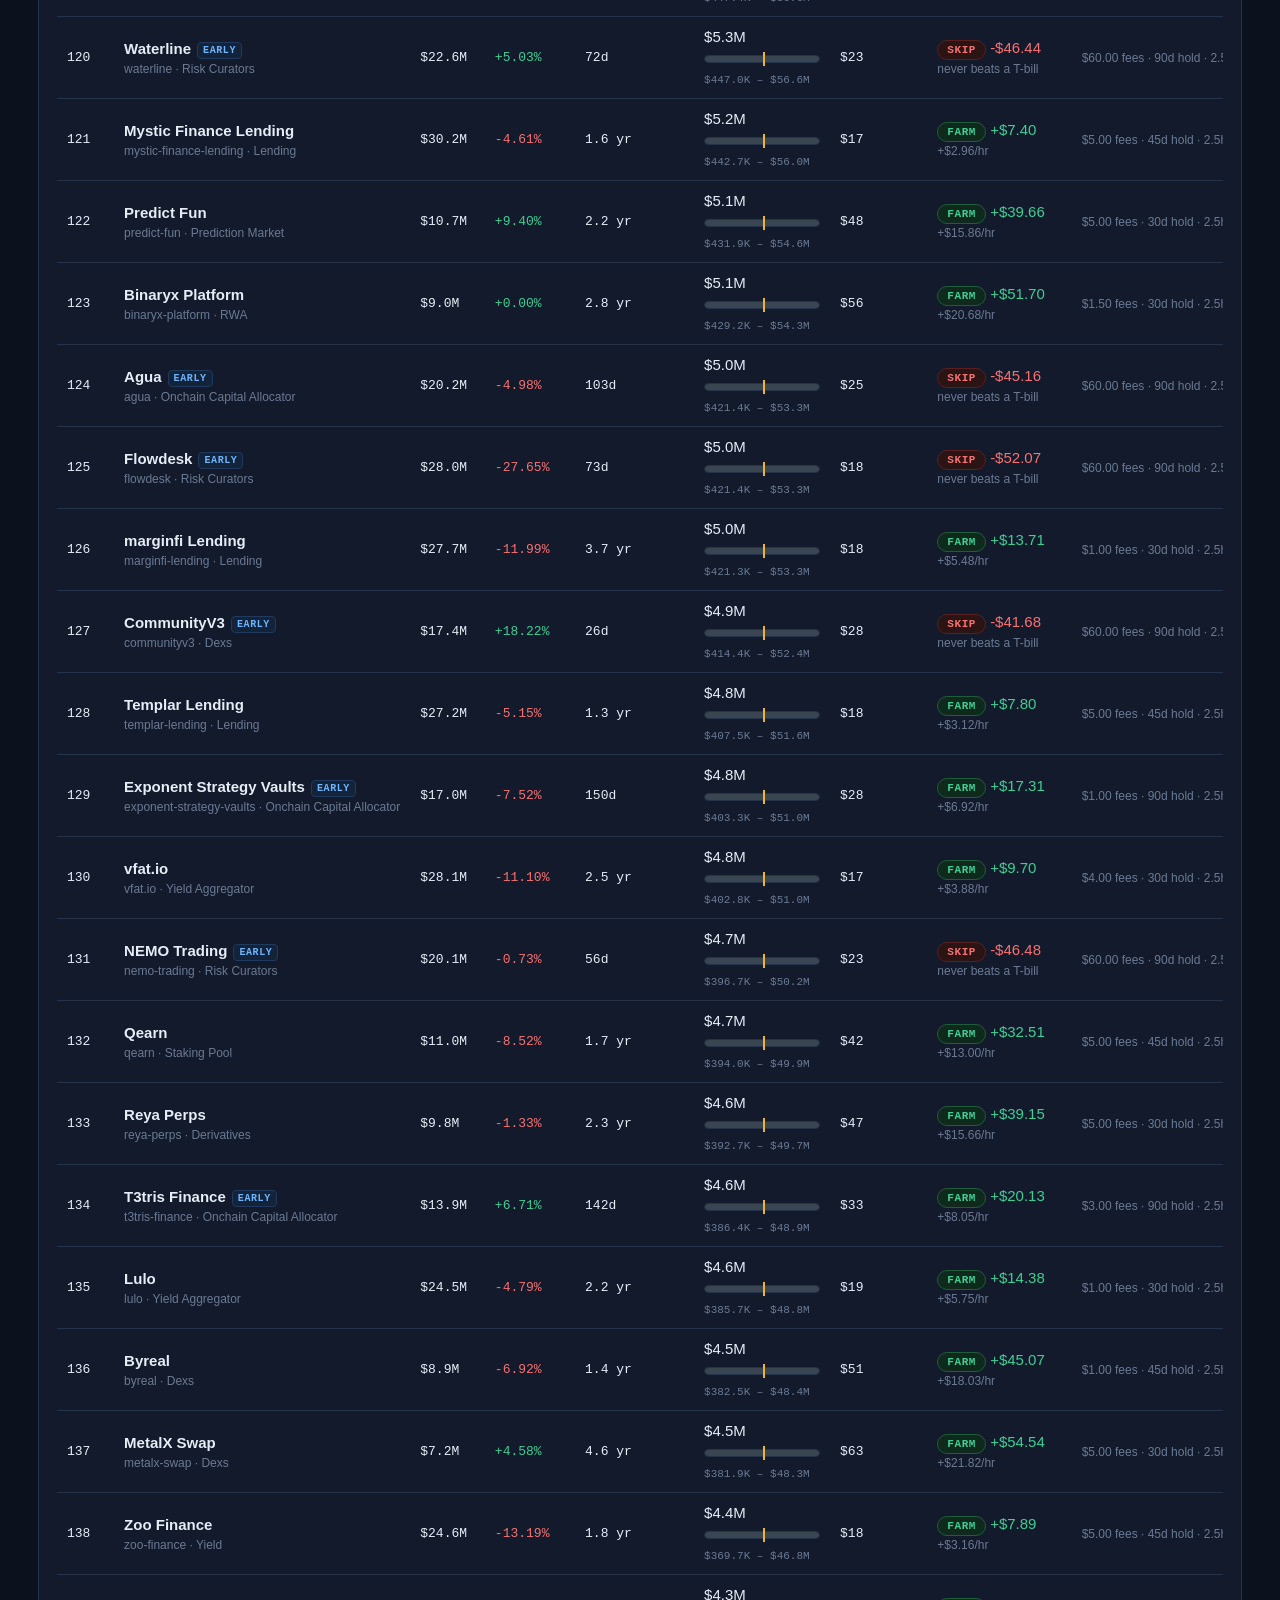
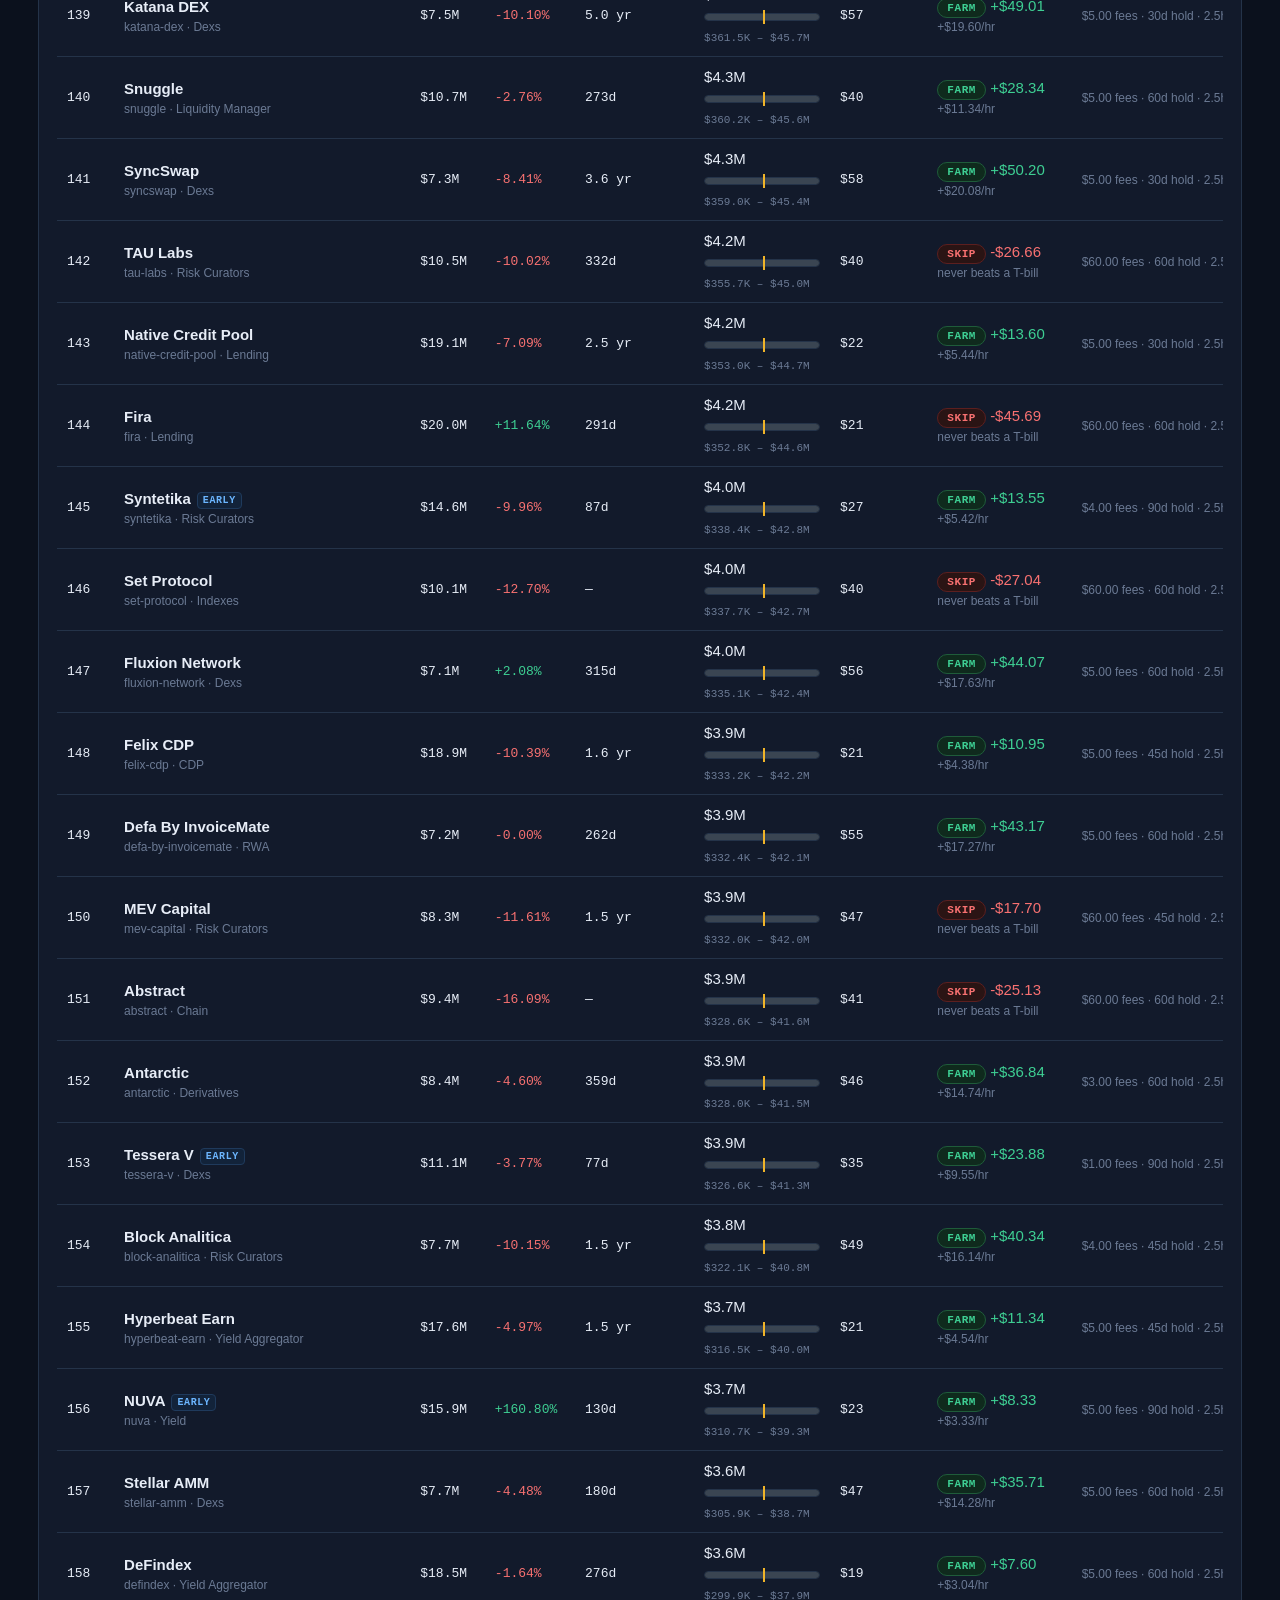
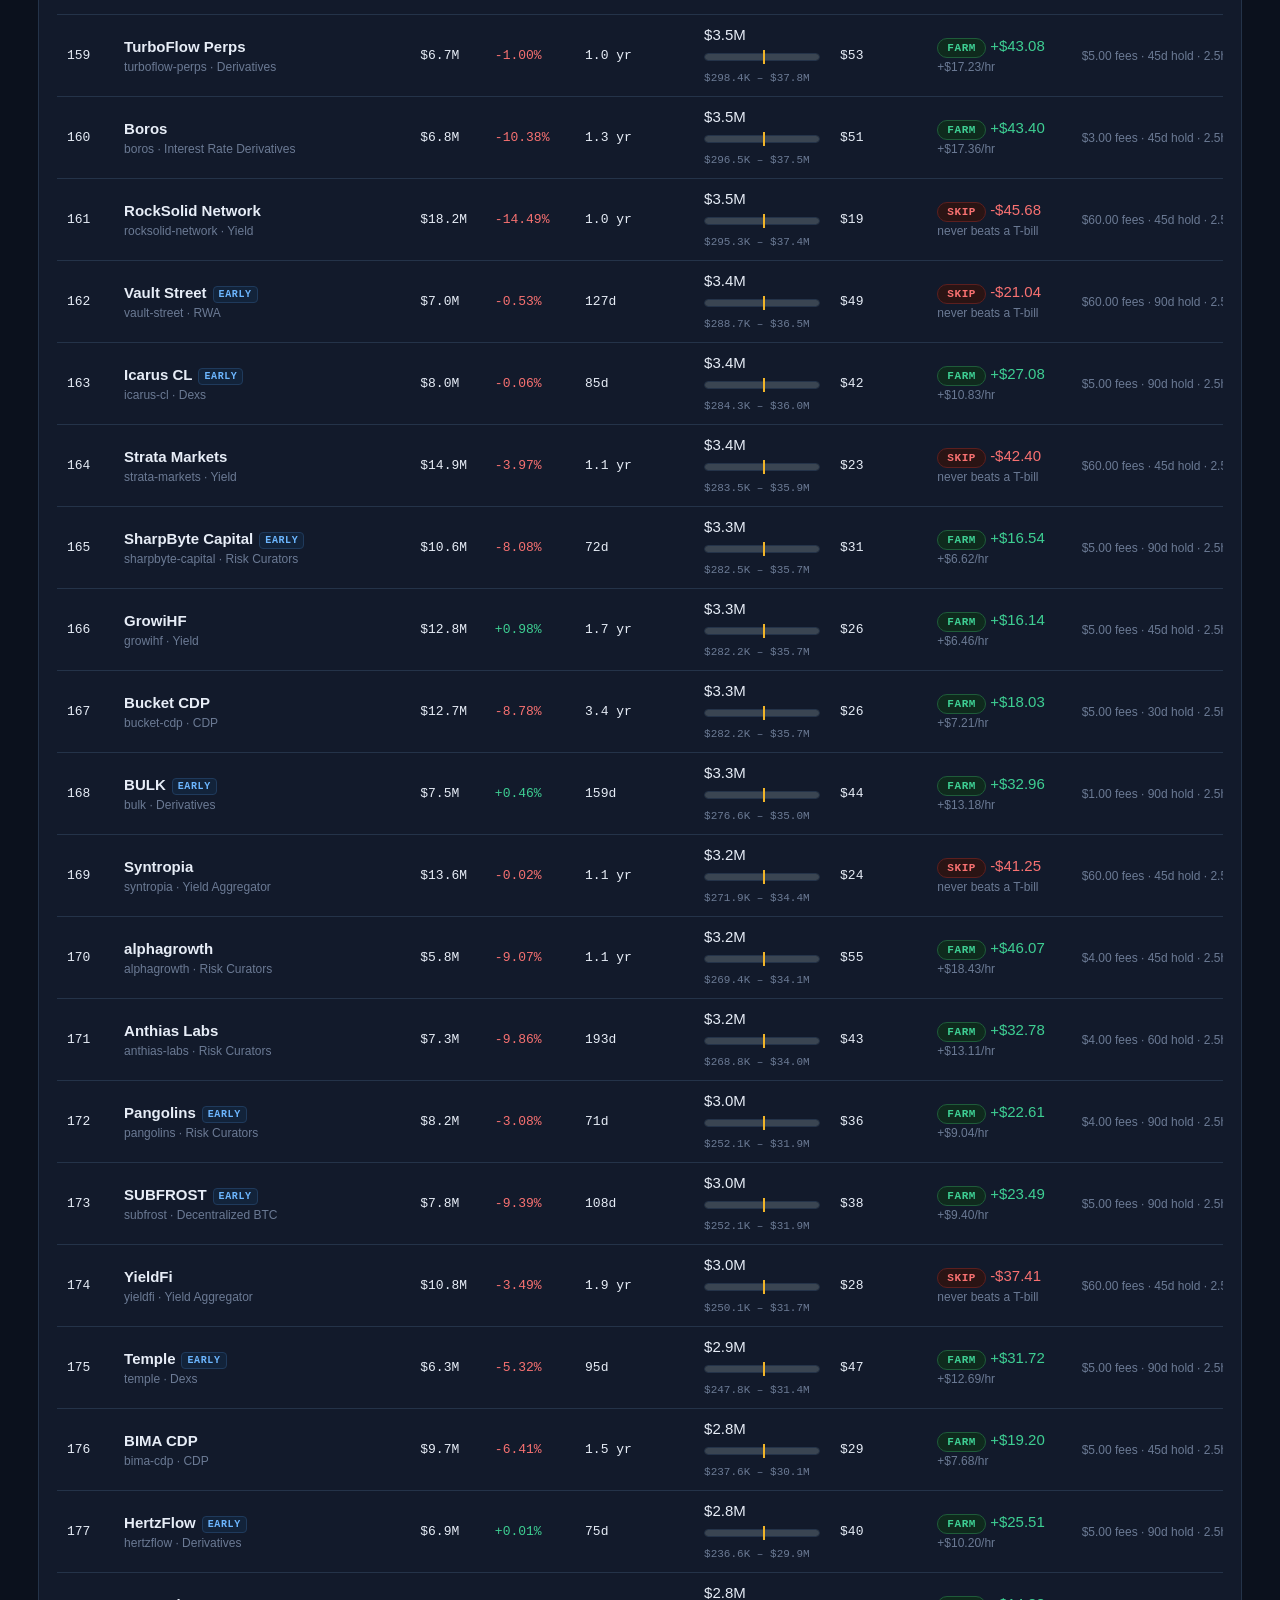
==== commit 0a14ebfe: "Fix detail.html: replaceState before app scripts" ====
--- a/dashboard/detail.html
+++ b/dashboard/detail.html
@@ -139,8 +139,8 @@
     <div id="detail-body"></div>
   </dialog>
 </div>
+<script>history.replaceState(null,"","?detail=steakhouse-financial");</script>
 <script src="../data.js"></script>
 <script src="app.js"></script>
-<script>history.replaceState(null,"","?detail=steakhouse-financial");</script>
 </body>
 </html>
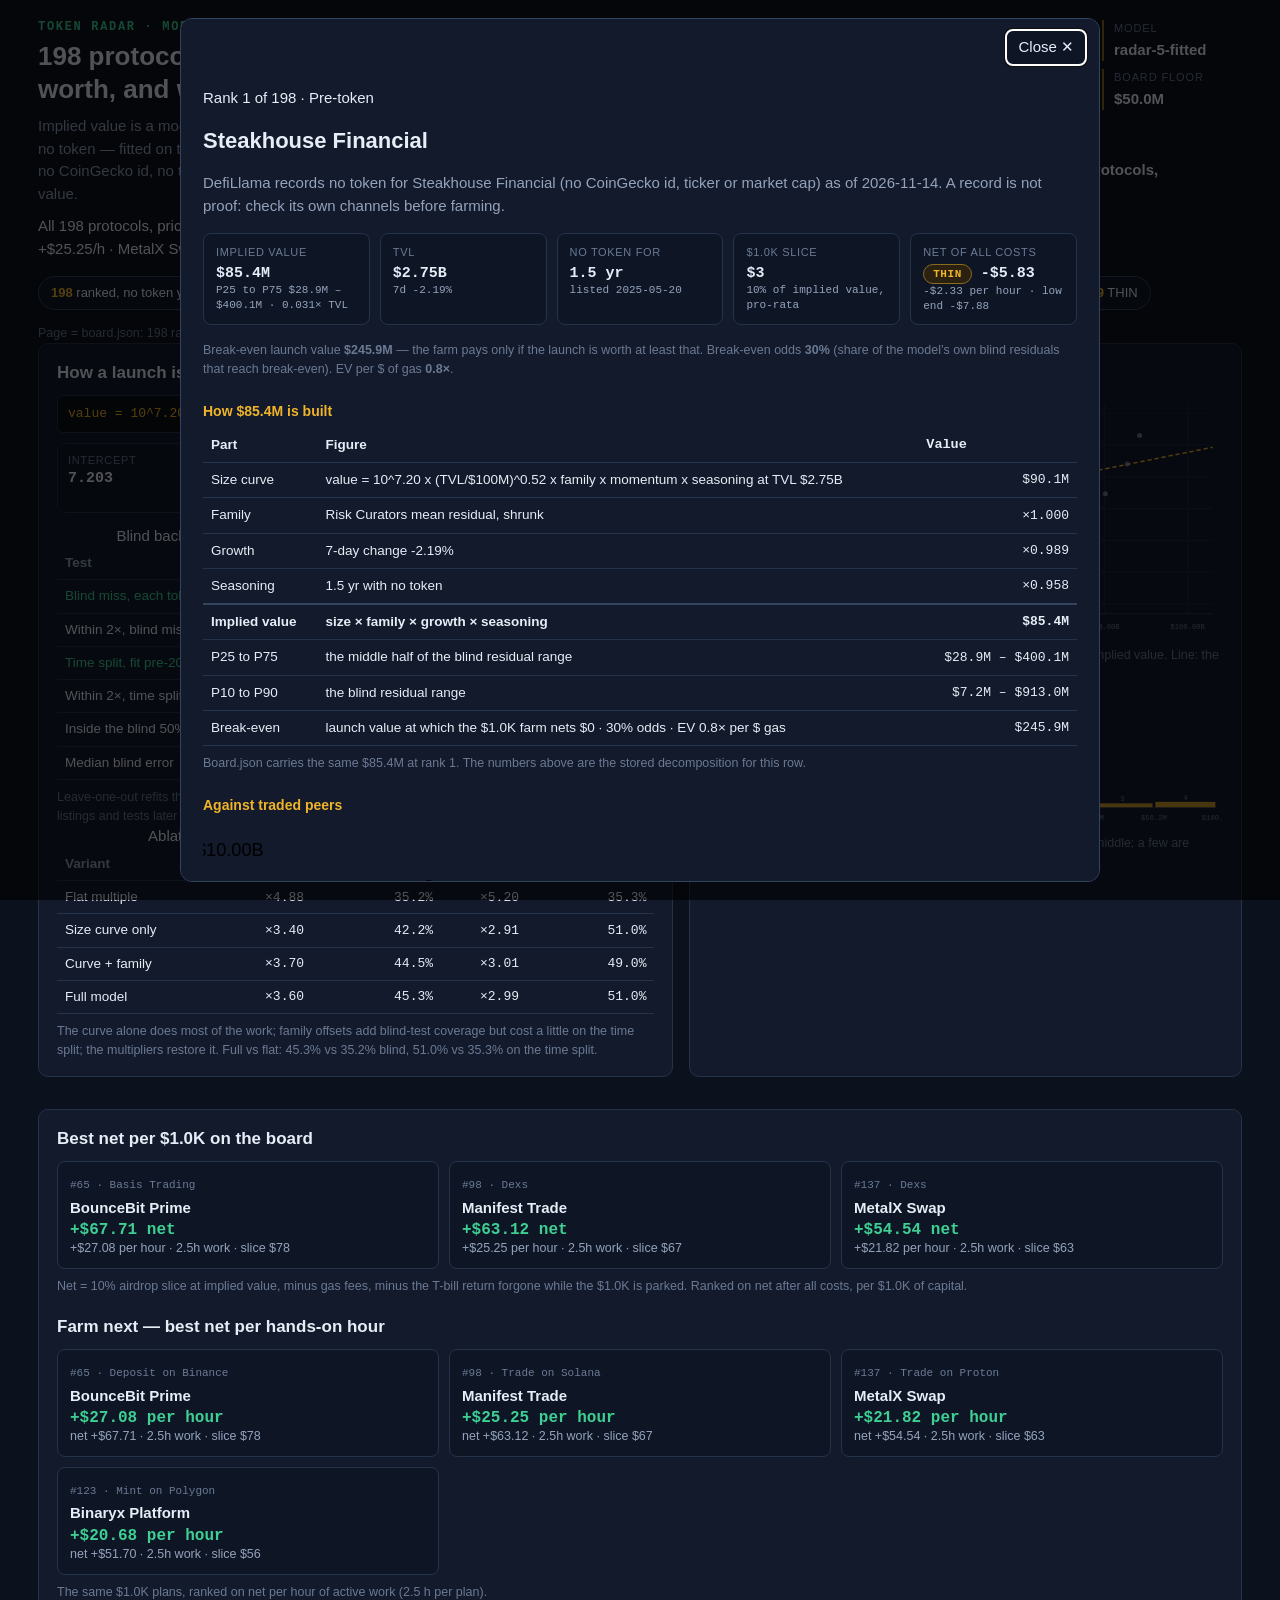
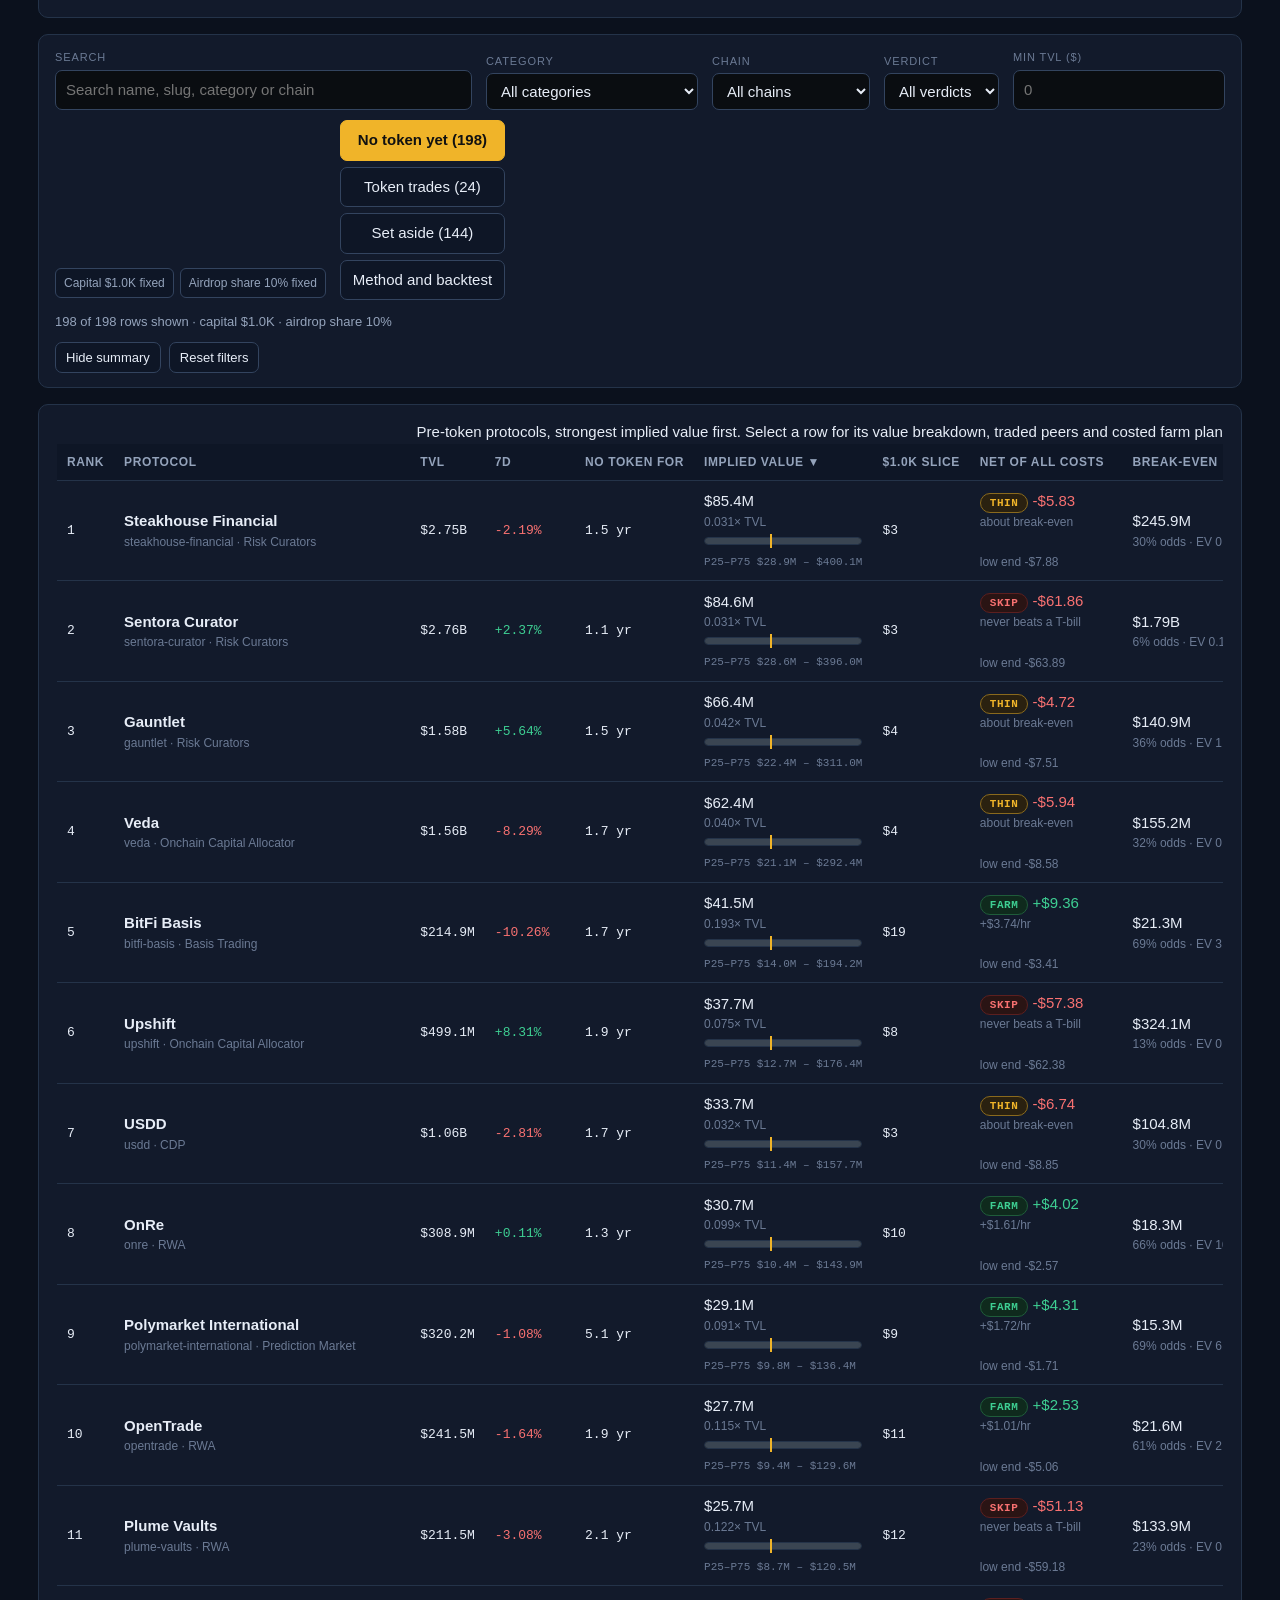
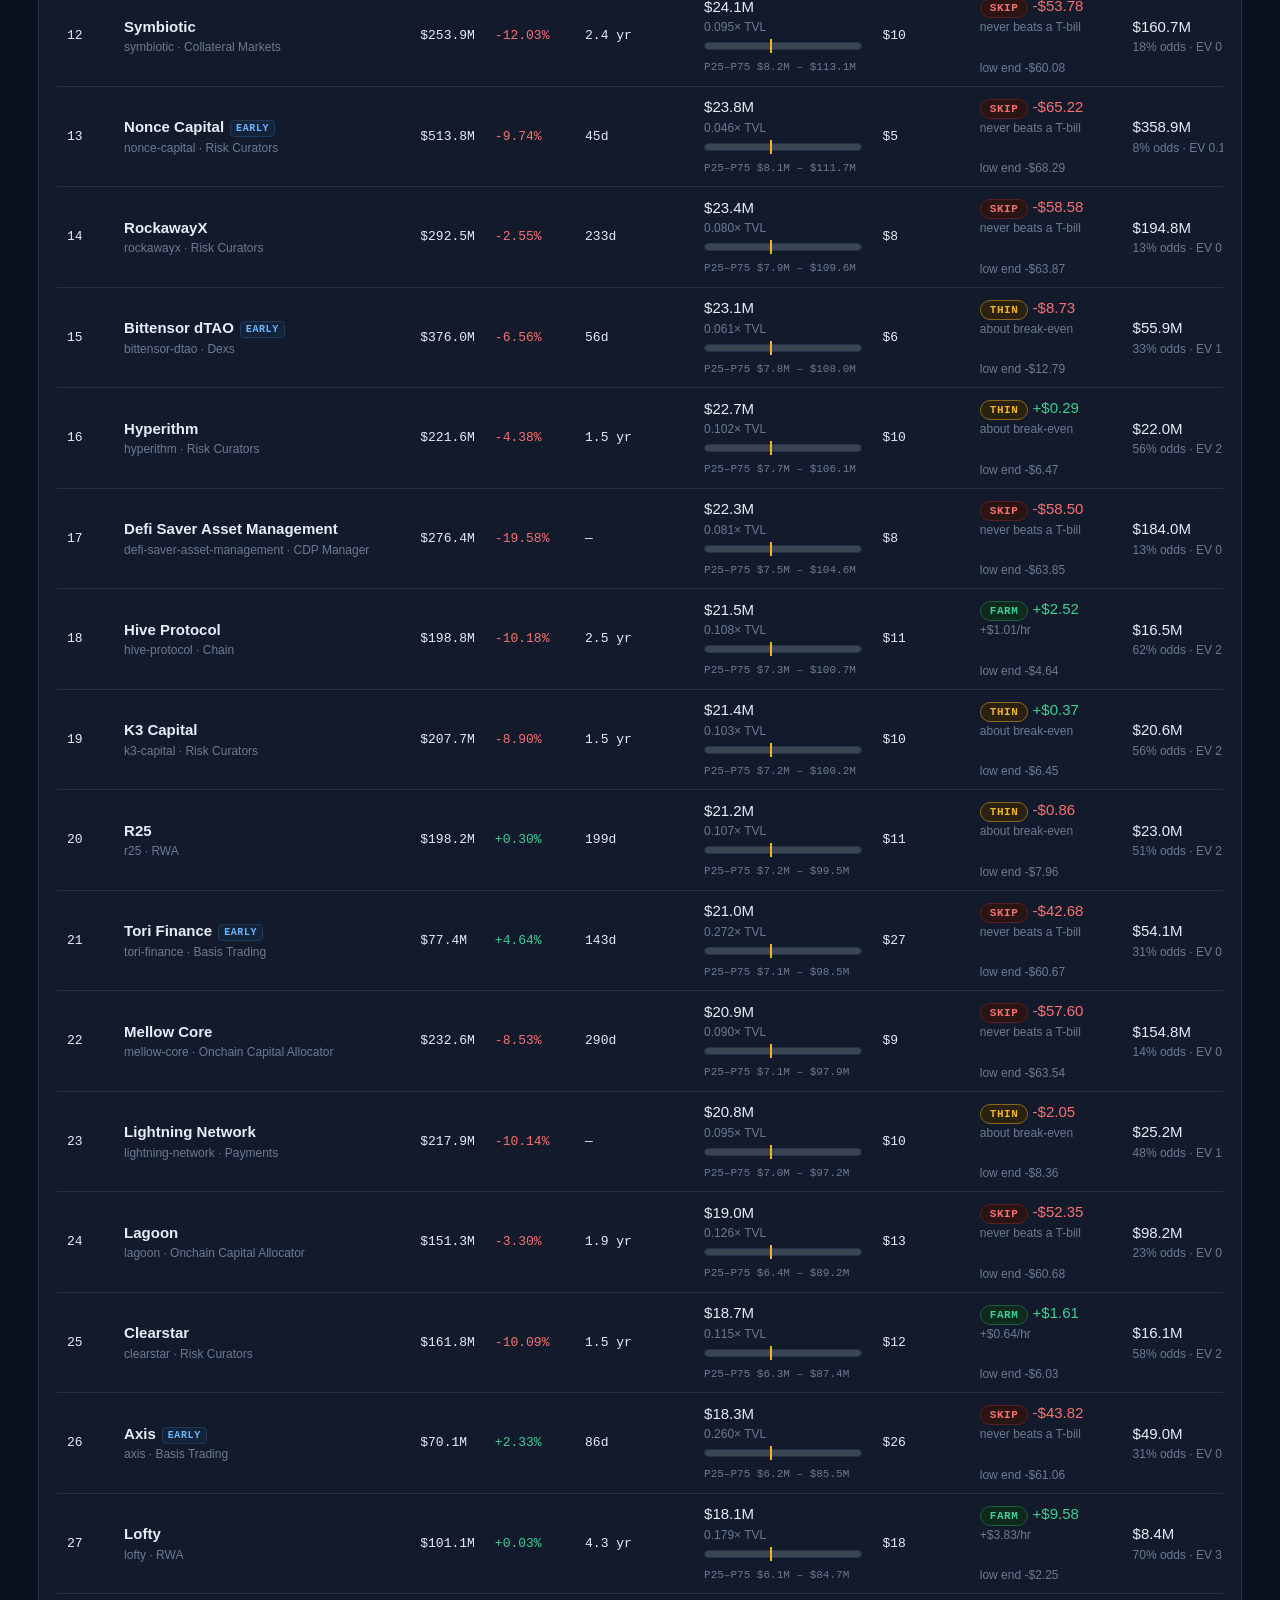
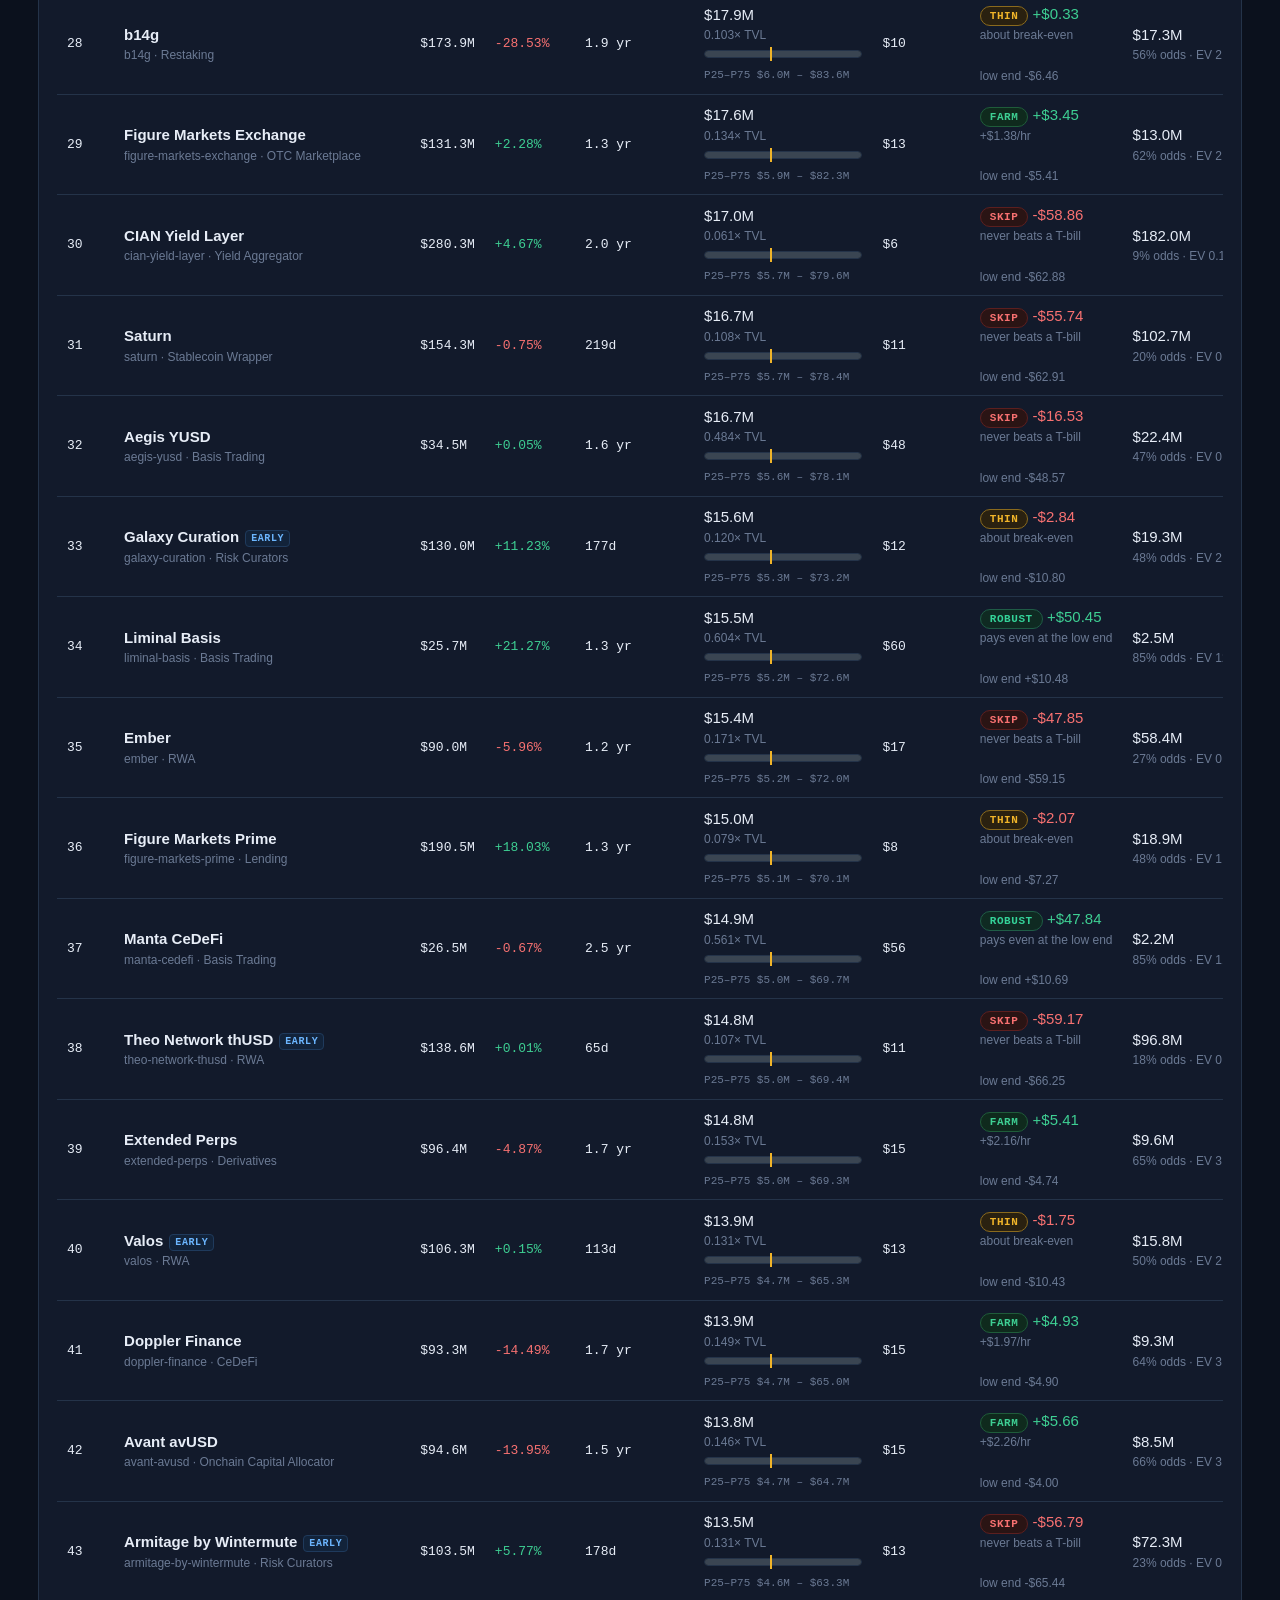
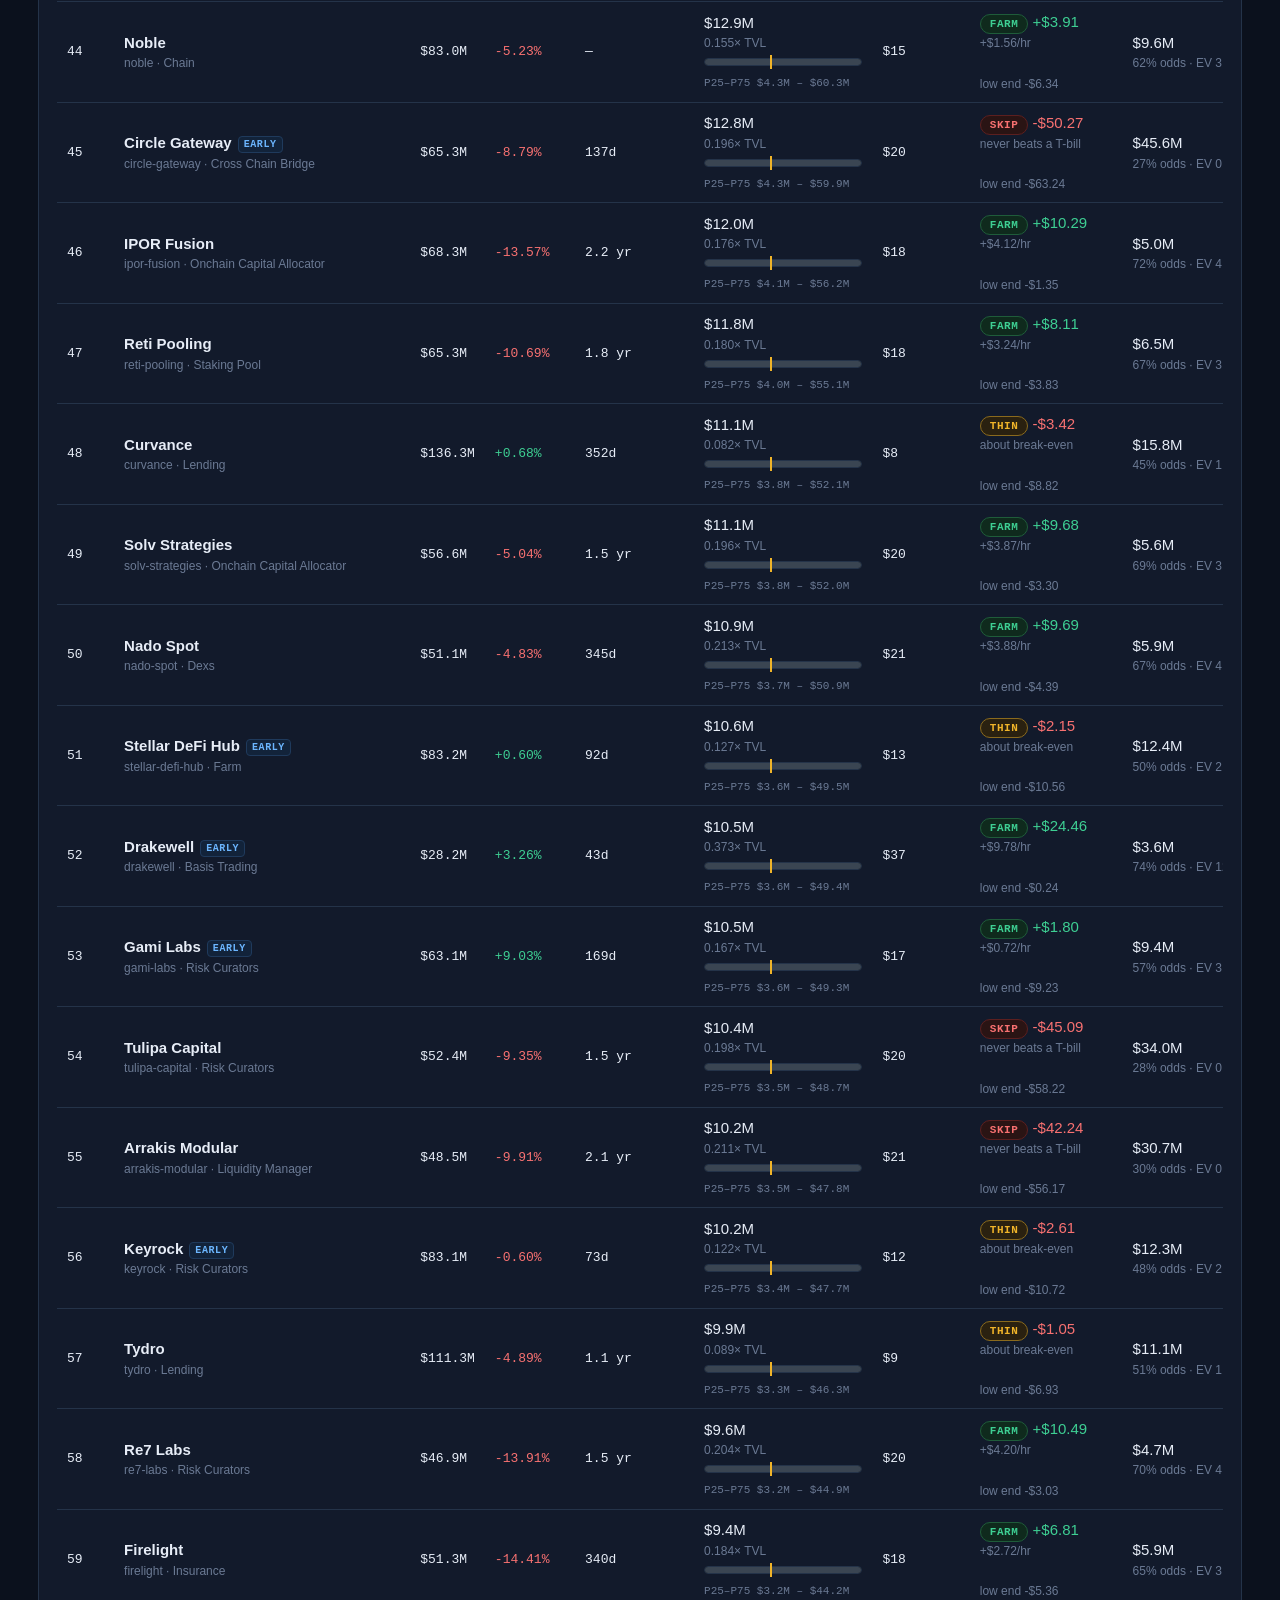
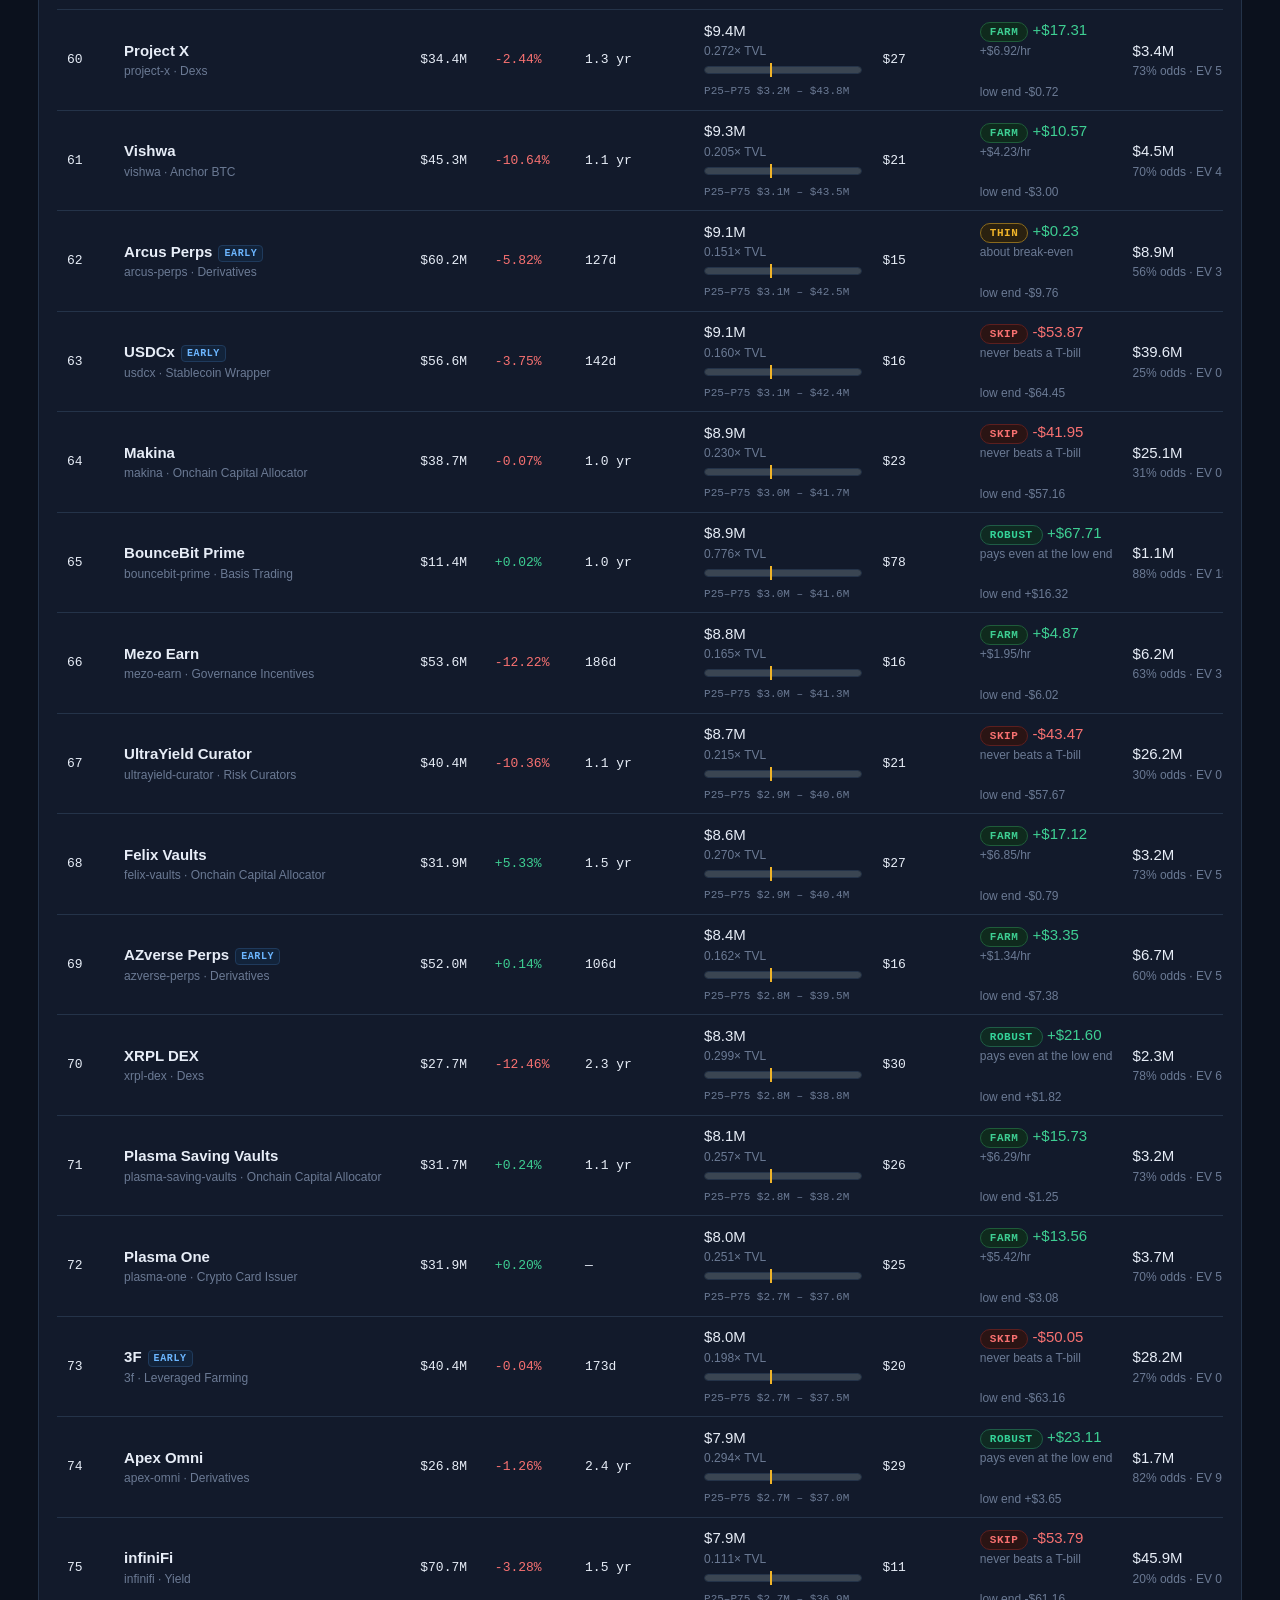
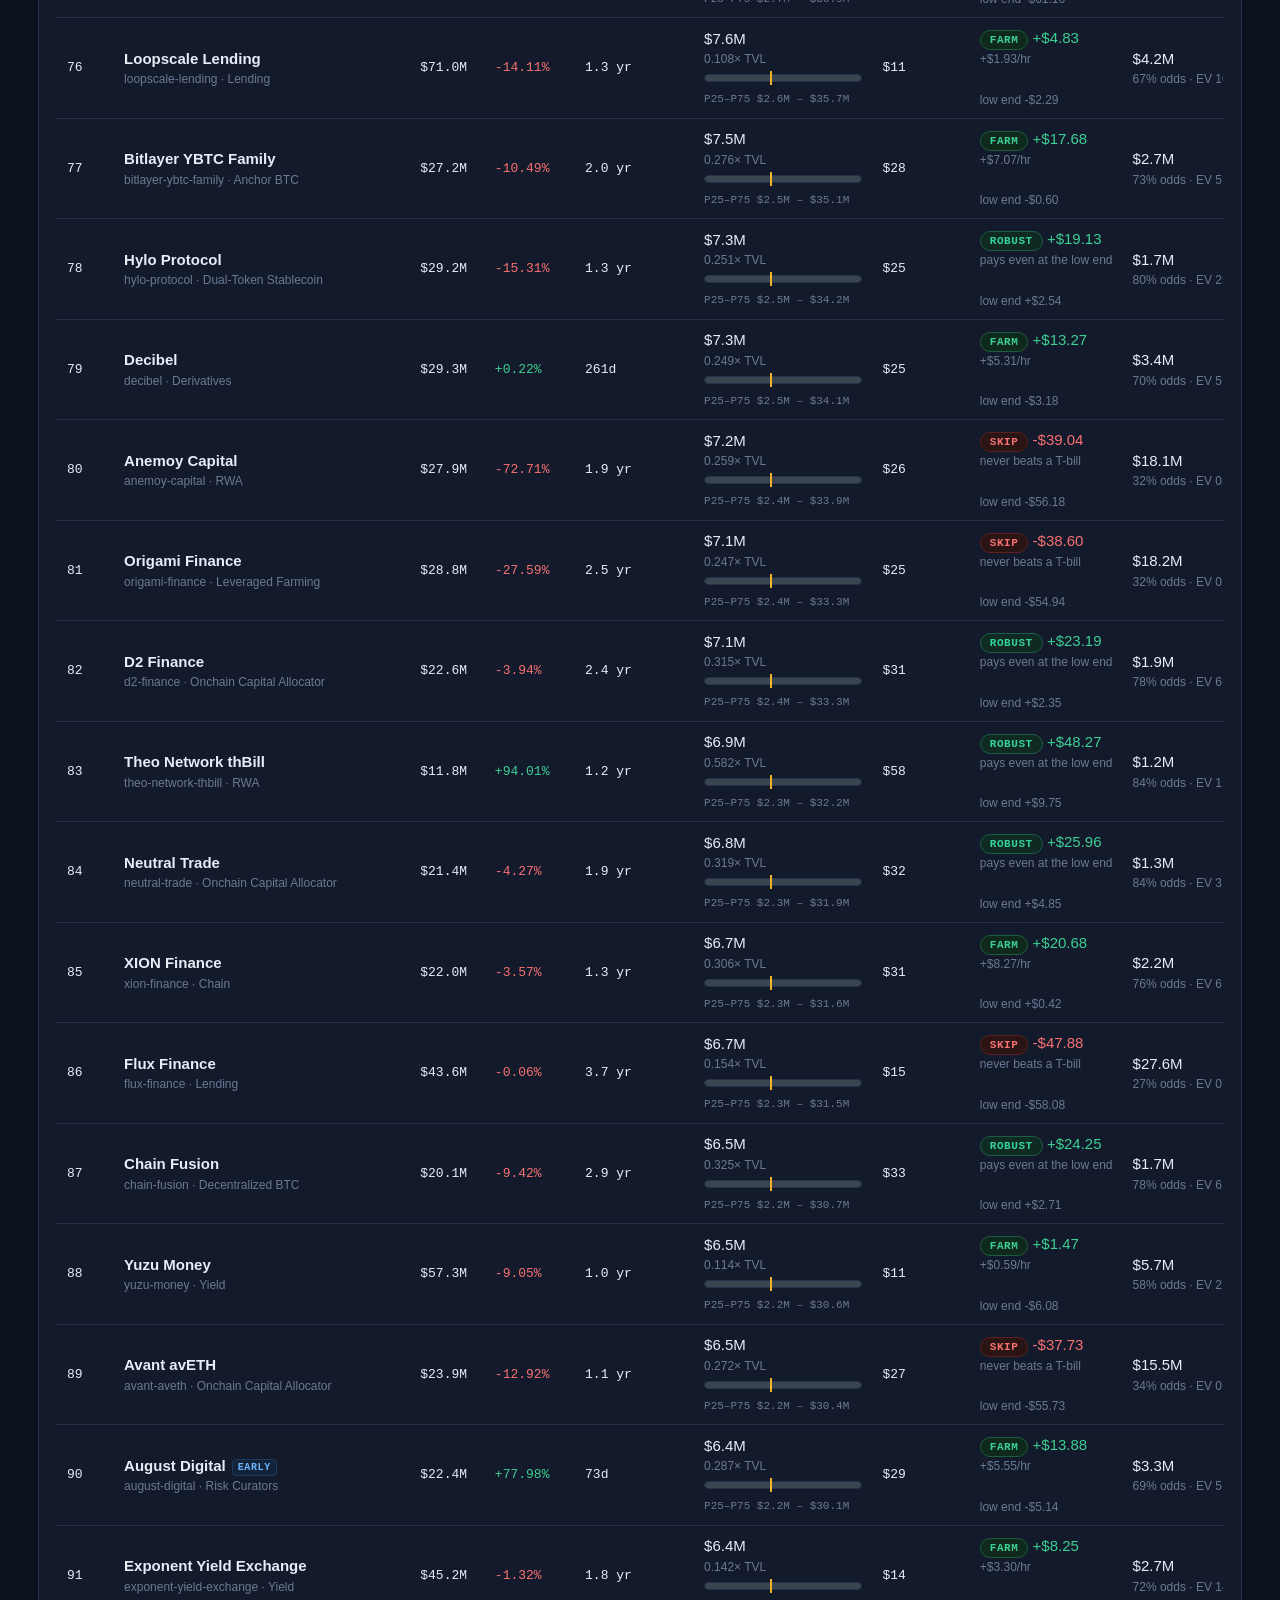
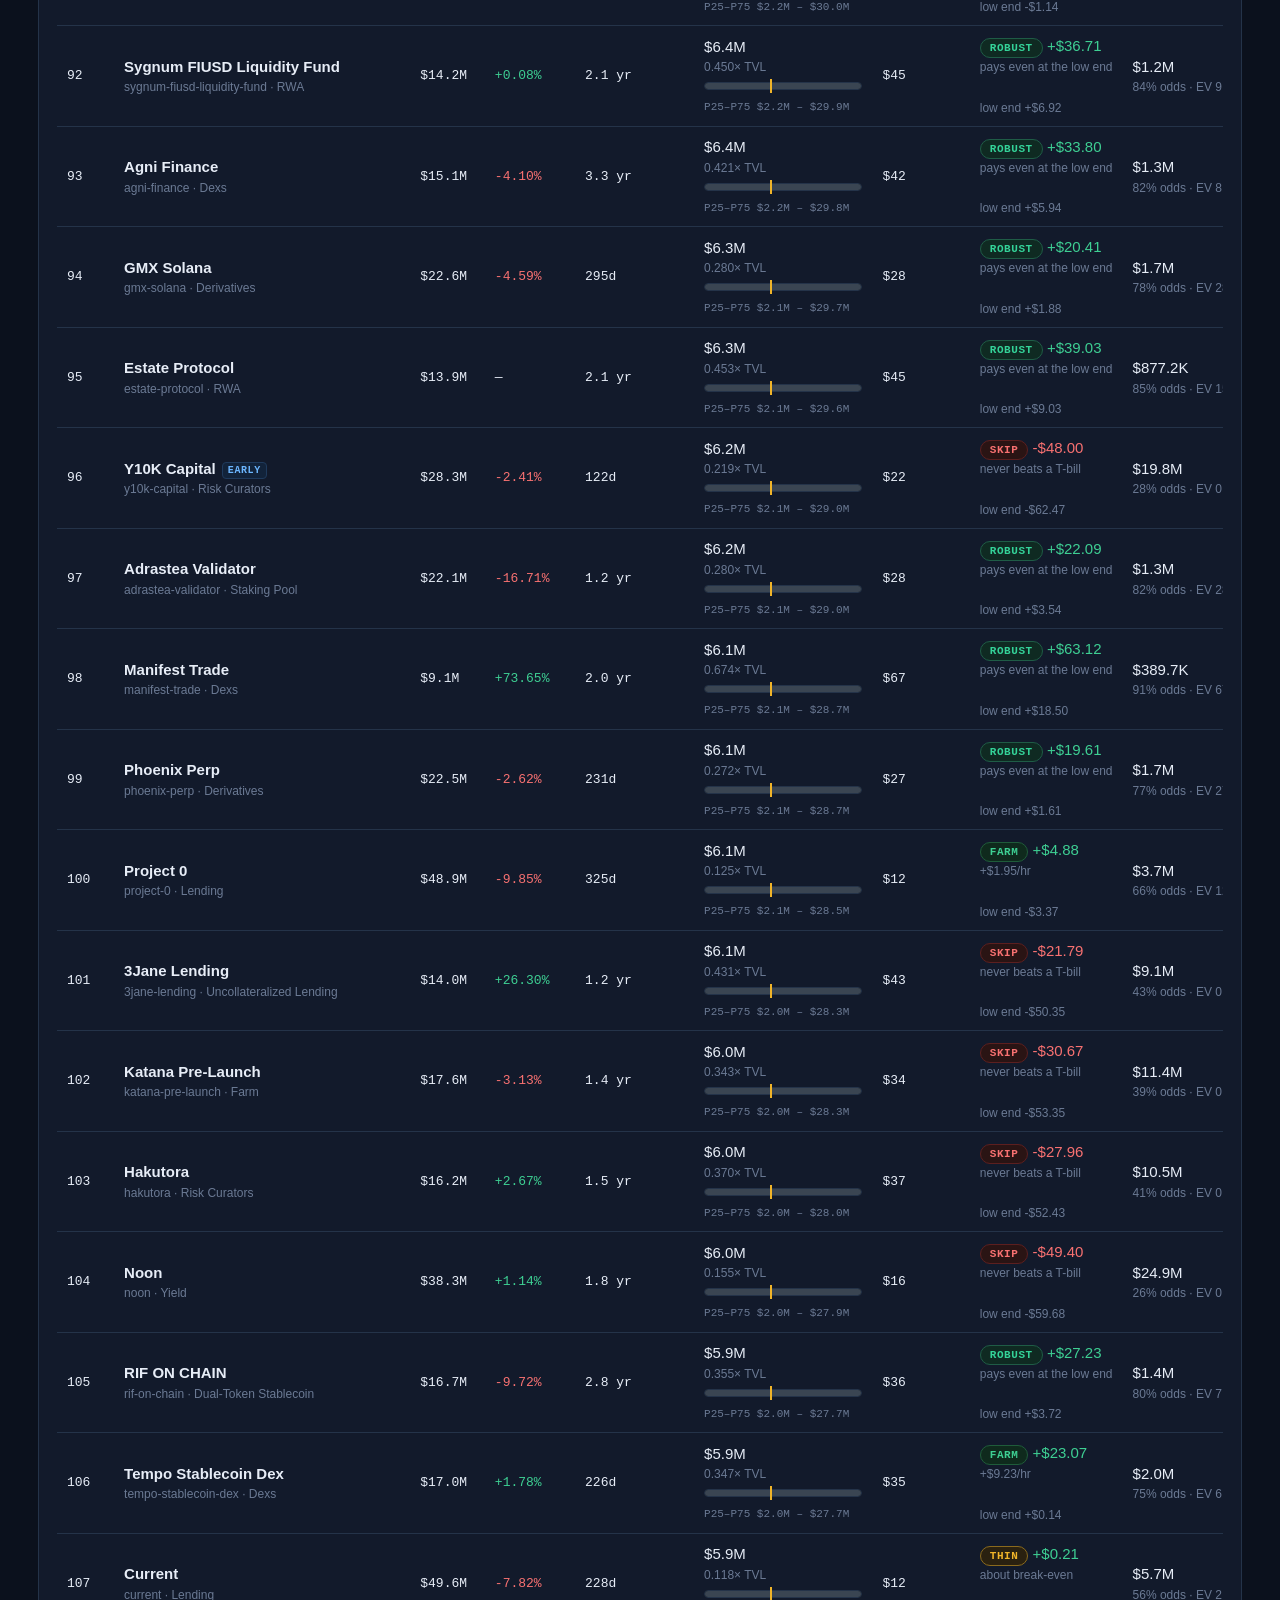
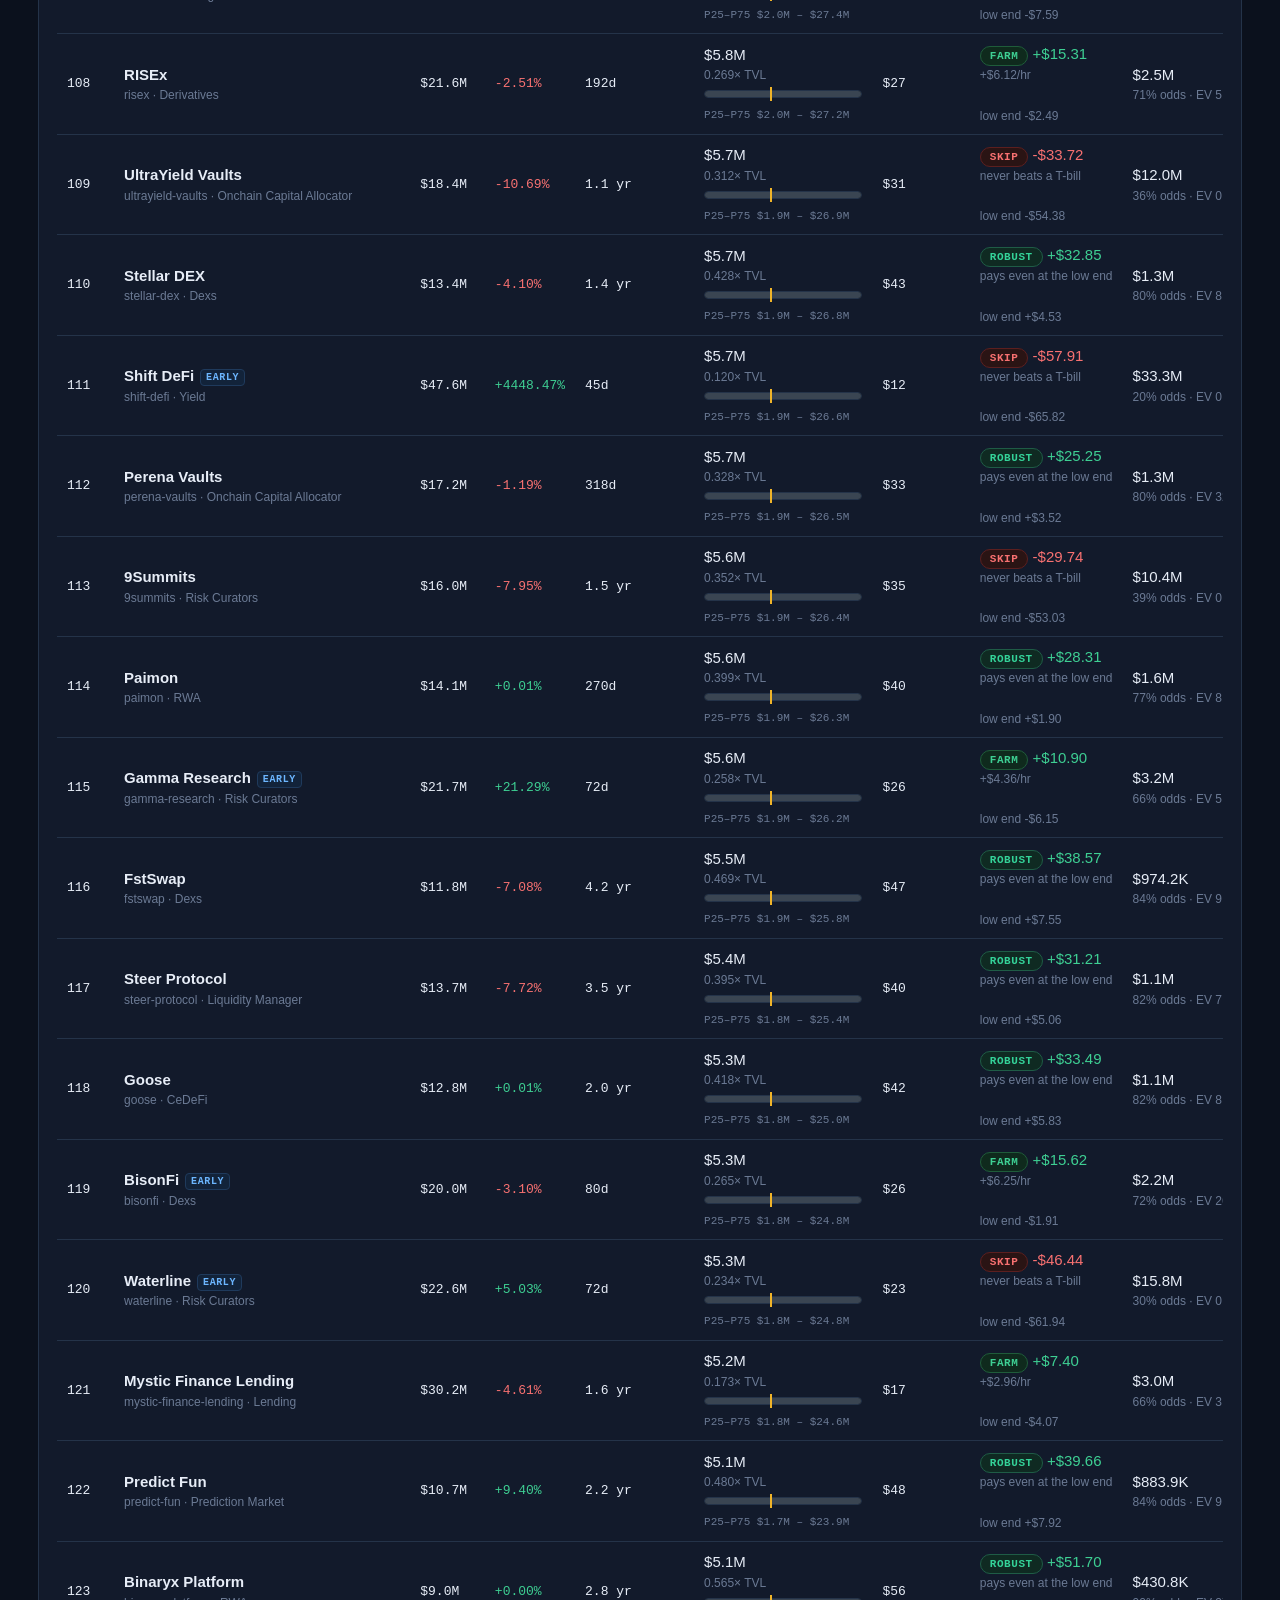
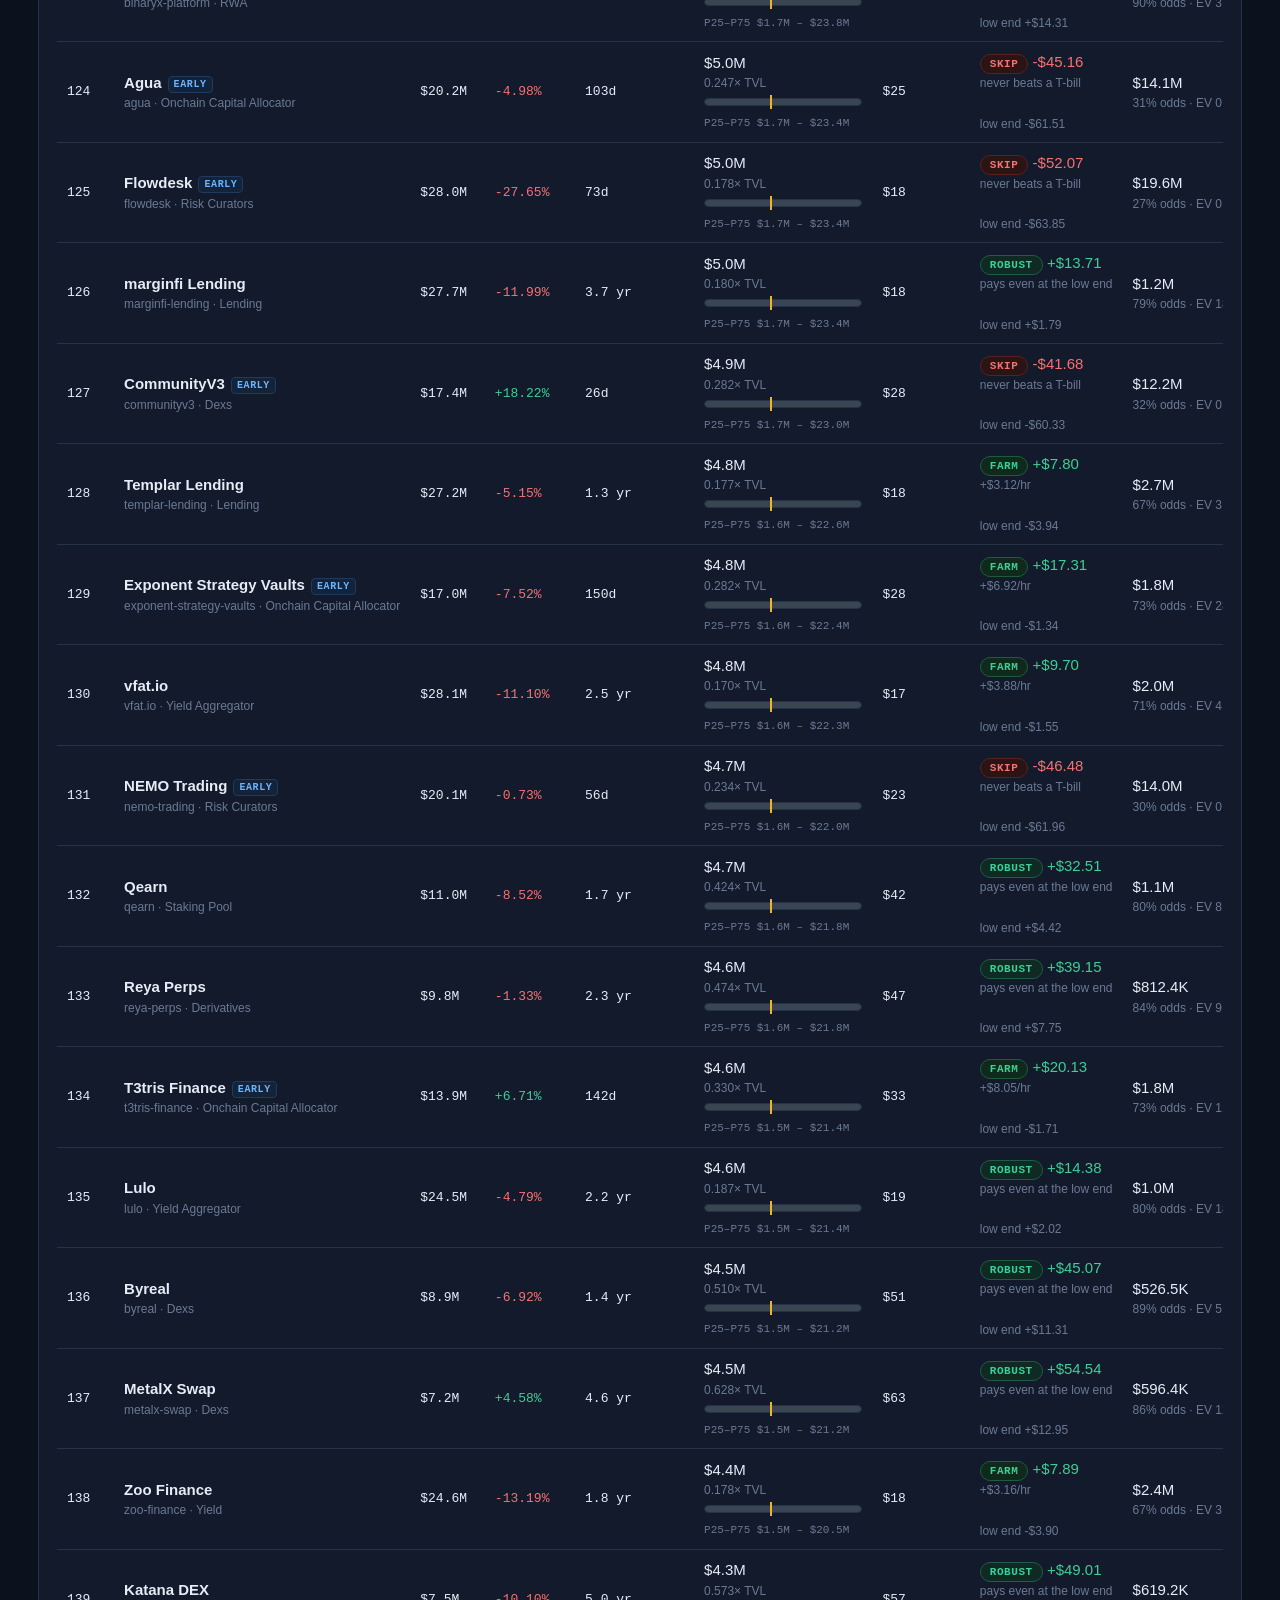
==== commit fc6e3cbe: "Token Radar radar-5: break-even column, ROBUST tier, ablation table" ====
--- a/dashboard/detail.html
+++ b/dashboard/detail.html
@@ -4,7 +4,7 @@
 <meta charset="utf-8">
 <meta name="viewport" content="width=device-width, initial-scale=1">
 <title>Token Radar — pre-token protocols ranked by implied value</title>
-<meta name="description" content="A static, offline board of pre-token protocols ranked by model implied value, with the traded set shown separately at market value. Every number on the page comes from the bundled snapshot; the pricing formula and its blind backtest are printed on the page.">
+<meta name="description" content="A static, offline board of pre-token protocols ranked by model implied value; traded tokens are shown separately at market value. Every number comes from the bundled snapshot.">
 <link rel="stylesheet" href="app.css">
 </head>
 <body>
@@ -12,9 +12,10 @@
 <div class="wrap">
   <header class="masthead">
     <div>
-      <p class="eyebrow">Token Radar · model radar-4-fitted</p>
+      <p class="eyebrow">Token Radar · model radar-5-fitted</p>
       <h1><span id="headline-n">—</span> protocols record no token. Here is what each launch would be worth, and what farming it costs.</h1>
       <p class="howto">Implied value is a model estimate built from the snapshot&rsquo;s own figures — TVL, 7-day growth, and how long a protocol has run with no token — fitted on the tokens that already trade. It is not a price and not a promise. A protocol is pre-token when its record shows no CoinGecko id, no ticker and no market cap; traded tokens are kept apart at the market&rsquo;s own market cap, never at a model value.</p>
+      <p class="hero-line" id="hero-line">—</p>
     </div>
     <dl class="meta" aria-label="Snapshot details">
       <div><dt>Snapshot</dt><dd id="asof">—</dd></div>
@@ -41,18 +42,30 @@
             <tbody id="backtest-body"></tbody>
           </table>
           <p class="fine" id="backtest-note">—</p>
+          <table class="backtest" id="ablation">
+            <caption>Ablation — each component earns its keep, on the same splits</caption>
+            <thead><tr><th scope="col">Variant</th><th scope="col">Blind miss (LOO)</th><th scope="col">Within 3× (LOO)</th><th scope="col">Time split</th><th scope="col">Within 3× (time)</th></tr></thead>
+            <tbody id="ablation-body"></tbody>
+          </table>
+          <p class="fine" id="ablation-note">—</p>
         </section>
 
         <section class="panel scatter" aria-labelledby="scatter-h">
           <h2 id="scatter-h">Size curve: market cap on TVL</h2>
           <div id="scatter" role="img" aria-label="Scatter chart of traded tokens at market cap and board protocols at implied value, against the fitted size curve"></div>
           <p class="fine" id="scatter-cap">—</p>
+          <h2 id="hist-h">Distribution of implied values</h2>
+          <div id="hist" role="img" aria-label="Histogram of the board's implied values on a log scale"></div>
+          <p class="fine" id="hist-cap">—</p>
         </section>
 
         <section class="panel bestnet" aria-labelledby="bestnet-h">
           <h2 id="bestnet-h">Best net per $1.0K on the board</h2>
           <ol class="bestnet-list" id="bestnet"></ol>
           <p class="fine">Net = 10% airdrop slice at implied value, minus gas fees, minus the T-bill return forgone while the $1.0K is parked. Ranked on net after all costs, per $1.0K of capital.</p>
+          <h2 id="farmnext-h">Farm next — best net per hands-on hour</h2>
+          <ol class="bestnet-list" id="farmnext"></ol>
+          <p class="fine">The same $1.0K plans, ranked on net per hour of active work (2.5 h per plan).</p>
         </section>
       </div>
     </section>
@@ -74,6 +87,7 @@
         <label for="verdict">Verdict</label>
         <select id="verdict">
           <option value="">All verdicts</option>
+          <option value="ROBUST">ROBUST</option>
           <option value="FARM">FARM</option>
           <option value="THIN">THIN</option>
           <option value="SKIP">SKIP</option>
@@ -113,22 +127,22 @@
 
     <section class="panel setaside" id="setaside-view" hidden aria-labelledby="setaside-h">
       <h2 id="setaside-h">Set aside by the house rule — <span id="setaside-n2">—</span> protocols</h2>
-      <p>These protocols are in the snapshot but are <strong>not ranked</strong>, because the house rule sets them aside before any scoring: versioned names (a trailing v2, v3, …); wrapped, staked or staking names; the six excluded categories (Bridge, Canonical Bridge, Liquid Staking, Liquid Restaking, Restaked BTC, CEX); and names that start with an exchange name. The rule is applied to the name and category only — never to a protocol&rsquo;s size — so a large protocol can still be set aside, and a small one can still rank. Nothing on this list is scored, given an implied value, or given a farm plan.</p>
+      <p>These protocols are in the snapshot but are <strong>not ranked</strong>, because the house rule sets them aside before any scoring: versioned names (a trailing v2, v3, …); wrapped, staked or staking names; the six excluded categories (Bridge, Canonical Bridge, Liquid Staking, Liquid Restaking, Restaked BTC, CEX); and names that start with an exchange name. The rule is applied to the name and category only — never to a protocol&rsquo;s size — so a large protocol can still be set aside, and a small one can still rank.</p>
       <p class="fine">Count comes from the snapshot: <span id="setaside-count">—</span> protocols set aside, <span id="setaside-board">—</span> ranked on the board, <span id="setaside-live">—</span> traded tokens kept apart at market cap.</p>
     </section>
 
     <section class="panel method" id="method-view" hidden aria-labelledby="method-h">
       <h2 id="method-h">Method and backtest</h2>
       <h3>How the size curve is fitted</h3>
-      <p>Every token that already trades is used to fit the curve — all 128 of them, in every category — and only pre-token protocols are scored with it. On the snapshot&rsquo;s traded tokens we fit a log-log ordinary least squares line: log<sub>10</sub>(market cap) = intercept + slope &times; log<sub>10</sub>(TVL / $100M). The fitted line is the size curve: a protocol&rsquo;s TVL alone, before any family offset, maps to a size value. Fitting on the whole traded set matters: the six excluded categories are excluded from the <em>board</em> only, never from the curve, because the curve is the market&rsquo;s and the category offsets are what make categories comparable. The four fitted numbers are printed in the &ldquo;How a launch is priced&rdquo; panel above and are read from the bundled data, not typed here. Growth and age are not regressors in this fit: they enter as bounded multipliers (next paragraph), because a free log-age coefficient failed the time-split backtest in the previous model — it priced the future worse than a flat multiple.</p>
+      <p>Every token that already trades is used to fit the curve — all 128 of them, in every category — and only pre-token protocols are scored with it. On the snapshot&rsquo;s traded tokens we fit a log-log ordinary least squares line: log<sub>10</sub>(market cap) = intercept + slope &times; log<sub>10</sub>(TVL / $100M). The fitted line is the size curve: a protocol&rsquo;s TVL alone, before any family offset, maps to a size value. Fitting on the whole traded set matters: the six excluded categories are excluded from the <em>board</em> only, never from the curve, because the curve is the market&rsquo;s and the category offsets are what make categories comparable. The four fitted numbers are printed in the &ldquo;How a launch is priced&rdquo; panel above and are read from the bundled data, not typed here. Growth and age are not regressors in this fit: they enter as bounded multipliers (next paragraph), because a free log-age coefficient failed the time-split backtest in the previous model.</p>
       <h3>Family, growth and seasoning</h3>
-      <p>Three multipliers adjust the size value. <strong>Family</strong> is the protocol&rsquo;s category mean residual from the fitted line, shrunk toward 1 when the category has few traded tokens — a category whose traded tokens sit above the line lifts its pre-token members, and one below the line pulls them down. <strong>Momentum</strong> comes from the 7-day TVL change: 1 plus half the change, clamped to 0.8&times;&ndash;1.25&times;, so a crash can cost at most 20% and a spike can add at most 25% — growth moves the value without ever inverting the board. <strong>Seasoning</strong> comes from age with no token: 1 &minus; 0.4&middot;e<sup>&minus;age/240</sup>, so a fresh protocol is discounted to 0.6&times; and the discount saturates toward 1&times; as it ages instead of discounting it toward zero. Implied value = size value &times; family &times; momentum &times; seasoning. The P10–P90 range around it is the blind residual range from the backtest below, so the band is earned from prediction errors, not assumed.</p>
+      <p>Three multipliers adjust the size value. <strong>Family</strong> is the protocol&rsquo;s category mean residual from the fitted line, shrunk toward 1 when the category has few traded tokens — a category whose traded tokens sit above the line lifts its pre-token members, and one below the line pulls them down. <strong>Momentum</strong> comes from the 7-day TVL change: 1 plus half the change, clamped to 0.8&times;&ndash;1.25&times;, so a crash can cost at most 20% and a spike can add at most 25% — growth moves the value without ever inverting the board. <strong>Seasoning</strong> comes from age with no token: 1 &minus; 0.4&middot;e<sup>&minus;age/240</sup>, so a fresh protocol is discounted to 0.6&times; and the discount saturates toward 1&times; as it ages instead of discounting it toward zero. Implied value = size value &times; family &times; momentum &times; seasoning. The range the board shows around it is the middle half (P25–P75) of the blind residual range; the wider P10–P90 range stays in the data and in each protocol&rsquo;s detail view.</p>
       <h3>How the blind backtests work</h3>
-      <p><strong>Leave-one-out (LOO):</strong> each traded token is held out in turn, the curve is refit without it, and the held-out token is predicted blind. The median blind error and the share of predictions within 3&times; of the true market cap are reported against the same test for a flat baseline — one median market-cap/TVL multiple applied to every token. <strong>Time split:</strong> the curve is fitted only on tokens listed before 2024 and tested on tokens listed later, so the test is genuinely future data. <strong>Bands:</strong> the share of traded tokens whose true market cap falls inside the blind 50% and 80% bands. A fitted curve that only beats the flat baseline on the data it was fitted on proves nothing; the numbers in the table are all out-of-sample.</p>
+      <p><strong>Leave-one-out (LOO):</strong> each traded token is held out in turn, the curve is refit without it, and the held-out token is predicted blind. The median blind error and the share of predictions within 3&times; of the true market cap are reported against the same test for a flat baseline — one median market-cap/TVL multiple applied to every token. <strong>Time split:</strong> the curve is fitted only on tokens listed before 2024 and tested on tokens listed later, so the test is genuinely future data. <strong>Bands:</strong> the share of traded tokens whose true market cap falls inside the blind 50% and 80% bands. A fitted curve that only beats the flat baseline on the data it was fitted on proves nothing; the numbers in the table are all out-of-sample. The ablation table scores four variants on the same splits with the same refit-per-fold discipline — one flat multiple, the size curve alone, the curve plus family offsets, and the full model. The honest reading: the curve alone does most of the work (it already beats flat on both splits and has the best median miss); the family offsets add blind-test coverage but cost a little on the time split; the bounded multipliers restore it and add the last points. Within-2&times; shares are reported alongside within-3&times; as the stricter metric.</p>
       <h3>How a farm verdict is computed</h3>
-      <p>Every verdict is priced at the same fixed terms: <strong>$1,000 of capital</strong> and a <strong>10% airdrop share</strong> of the implied value, pro-rata to TVL. The slice is 10% of the implied value scaled to $1,000 of capital. <strong>Fees</strong> are five transactions at the chain&rsquo;s typical gas. <strong>T-bill forgone</strong> is the 4% annual return the $1,000 would have earned parked in a T-bill for the hold days. Net = slice &minus; fees &minus; T-bill forgone. <strong>FARM</strong> if net &ge; $1, <strong>THIN</strong> if &minus;$10 &le; net &lt; $1, <strong>SKIP</strong> if net &lt; &minus;$10. The verdict is therefore a statement about the economics at $1,000, not about whether the protocol is good: a large implied value can still be SKIP if the slice it buys at $1,000 does not cover the gas and the forgone T-bill return. The farm plan lists the seven concrete steps, each with its own cost and time, and the scenario table shows the net if the token drops 5%, 10% or 20% at $1.0K, $10.0K and $100K of capital.</p>
+      <p>Every verdict is priced at the same fixed terms: <strong>$1,000 of capital</strong> and a <strong>10% airdrop share</strong> of the implied value, pro-rata to TVL. The slice is 10% of the implied value scaled to $1,000 of capital. <strong>Fees</strong> are five transactions at the chain&rsquo;s typical gas. <strong>T-bill forgone</strong> is the 4% annual return the $1,000 would have earned parked in a T-bill for the hold days. Net = slice &minus; fees &minus; T-bill forgone. <strong>FARM</strong> if net &ge; $1, <strong>THIN</strong> if &minus;$10 &le; net &lt; $1, <strong>SKIP</strong> if net &lt; &minus;$10. <strong>ROBUST</strong> is a display tier on top of FARM: a FARM row whose net at the P25 low end is still &ge; $1, with its low-end net printed under the point net. The verdict is therefore a statement about the economics at $1,000, not about whether the protocol is good: a large implied value can still be SKIP if the slice it buys at $1,000 does not cover the gas and the forgone T-bill return. <strong>Break-even</strong> is the launch value at which the farm exactly breaks even: (fees + T-bill) &times; TVL / (0.10 &times; $1,000). <strong>Break-even odds</strong> are the share of the model&rsquo;s own leave-one-out residuals under which the true value reaches break-even — a probability about the value, never about whether a token launches at all. <strong>EV per $ of gas</strong> is slice / fees. The farm column names the action per row (Vault, Lend, Trade, Mint, Stake, Bridge, Insure, Subscribe or Deposit, from the category), the chain, the fee and the 45-minute setup (fund the wallet, make the deposit). The farm plan lists the seven concrete steps, each with its own cost and time, and the scenario table shows the net if the token drops 5%, 10% or 20% at $1.0K, $10.0K and $100K of capital.</p>
       <h3>What is not done</h3>
-      <p>No protocol name is special-cased anywhere: one function scores every row from TVL, 7-day change, age, category and chains. Traded tokens are never given a model value and pre-token protocols are never given a market cap. Nothing on this page is fetched at view time — the snapshot, the fitted model and the board are bundled with the page, and the page works with no network.</p>
+      <p>No protocol name is special-cased anywhere: one function scores every row from TVL, 7-day change, age, category and chains. Traded tokens are never given a model value and pre-token protocols are never given a market cap. Nothing on this page is fetched at view time — the snapshot, the fitted model and the board are bundled with the page, and the page works with no network. Two variants were tested on the same blind splits and not shipped, and the numbers are stated here rather than hidden. <strong>No sibling factor:</strong> the snapshot carries no parent-protocol record, and no two traded tokens share a name stem or slug prefix, so no sibling discount is fittable and the factor stays 1.0. <strong>No joint ridge:</strong> a ridge on log(market cap / TVL) with category, size, chain, growth and age effects beats this curve on both blind tests (LOO &times;3.22 / 50.0% within 3&times;, time split &times;2.89 / 52.9%), but on the board it reorders heavily, inflates small-TVL rows and pushes the top value above every top entry&rsquo;s range — so the least-squares curve stays the pricing model.</p>
       <p class="fine">Fitted numbers on this page: <span id="method-nums">—</span></p>
     </section>
     <noscript><p class="empty">This dashboard needs JavaScript to render the board from the bundled snapshot.</p></noscript>
--- a/dashboard/app.css
+++ b/dashboard/app.css
@@ -21,6 +21,8 @@
 h2{font-size:17px;margin:0 0 10px}
 h3{font-size:14px;margin:18px 0 6px;color:var(--amber)}
 .howto{color:var(--muted);margin:0;max-width:62em}
+.hero-line{font-size:15px;margin:10px 0 0;max-width:62em}
+.hero-line b{color:var(--amber)}
 .meta{display:grid;grid-template-columns:repeat(2,minmax(120px,1fr));gap:8px 20px;margin:0;flex:0 0 300px}
 .meta div{border-left:2px solid var(--amber-dim);padding-left:10px}
 .meta dt{color:var(--faint);font-size:11px;text-transform:uppercase;letter-spacing:.08em}
@@ -31,6 +33,7 @@
 .chip{background:var(--panel2);border:1px solid var(--line2);border-radius:999px;padding:6px 12px;font-size:13px}
 .chip b{color:var(--amber)}
 .chip.farm b{color:var(--green)} .chip.thin b{color:var(--amber)} .chip.skip b{color:var(--red)}
+.chip.robust b{color:#34d399}
 .panels{display:grid;grid-template-columns:1.15fr 1fr;gap:16px}
 .panels .bestnet{grid-column:1/-1}
 .formula{margin:0 0 10px}
@@ -45,6 +48,11 @@
 .backtest td.num,.backtest th.num{text-align:right;font-family:var(--mono);font-size:13px}
 .backtest tr.win td:first-child{color:var(--green)}
 #scatter svg{display:block;width:100%;height:auto}
+#hist svg{display:block;width:100%;height:auto;margin-top:4px}
+#hist .axis{stroke:var(--line2);stroke-width:1}
+#hist .tick{fill:var(--faint);font:10px var(--mono)}
+#hist .hbar{fill:var(--amber);opacity:.85}
+#farmnext-h{margin-top:18px}
 #scatter .axis{stroke:var(--line2);stroke-width:1}
 #scatter .tick{fill:var(--faint);font:10px var(--mono)}
 #scatter .grid{stroke:var(--line);stroke-width:1}
@@ -86,6 +94,7 @@
 .badge.early{background:#12233a;color:var(--blue);border:1px solid #1f3a5c}
 .pill{display:inline-block;font:700 11px var(--mono);letter-spacing:.05em;border-radius:999px;padding:3px 9px}
 .pill.FARM{background:var(--green-bg);color:var(--green);border:1px solid #1f5c3a}
+.pill.ROBUST{background:#0f2a22;color:#34d399;border:1px solid #1f5c46}
 .pill.THIN{background:var(--thin-bg);color:var(--amber);border:1px solid var(--amber-dim)}
 .pill.SKIP{background:var(--red-bg);color:var(--red);border:1px solid #5c1f1f}
 .netneg{color:var(--red)} .netpos{color:var(--green)}
